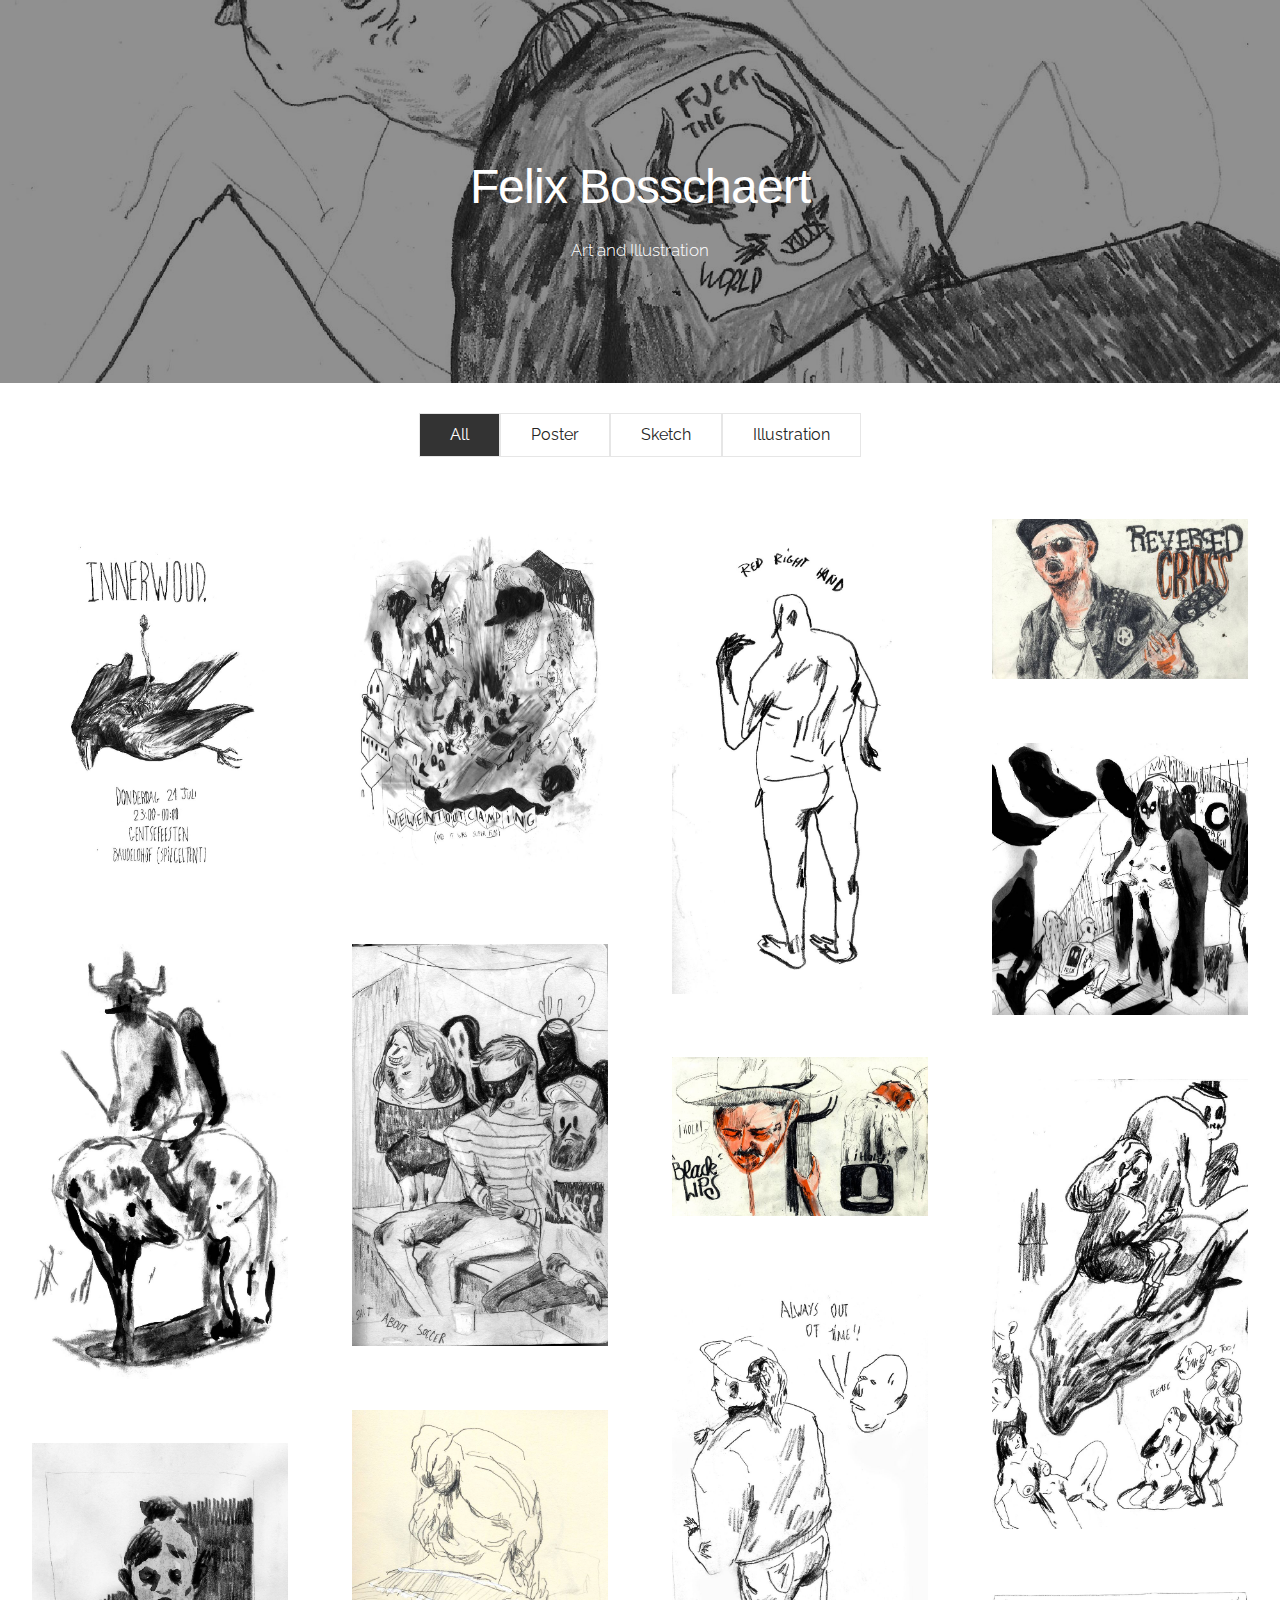
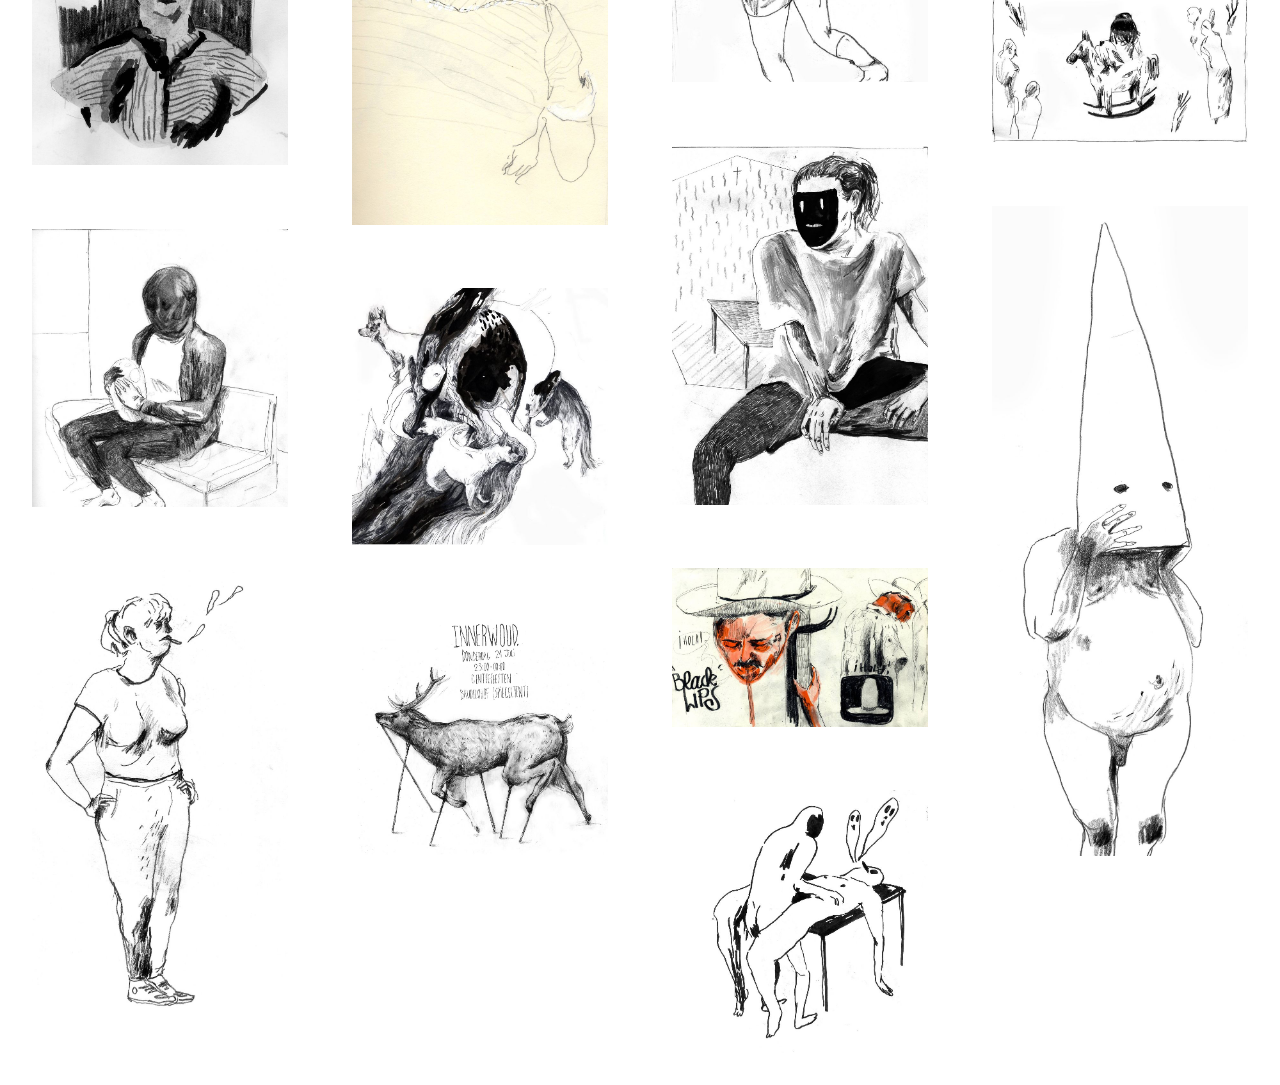
==== index.html @ 89bb5ed2 "versie 1" ====
<!DOCTYPE html>
<html>
<head>
  <!-- Site made with Mobirise Website Builder v3.8, https://mobirise.com -->
  <meta charset="UTF-8">
  <meta http-equiv="X-UA-Compatible" content="IE=edge">
  <meta name="generator" content="Mobirise v3.8, mobirise.com">
  <meta name="viewport" content="width=device-width, initial-scale=1">
  <link rel="shortcut icon" href="assets/images/logo.png" type="image/x-icon">
  <meta name="description" content="">
  
  <link rel="stylesheet" href="https://fonts.googleapis.com/css?family=Lora:400,700,400italic,700italic&amp;subset=latin">
  <link rel="stylesheet" href="https://fonts.googleapis.com/css?family=Montserrat:400,700">
  <link rel="stylesheet" href="https://fonts.googleapis.com/css?family=Raleway:100,100i,200,200i,300,300i,400,400i,500,500i,600,600i,700,700i,800,800i,900,900i">
  <link rel="stylesheet" href="assets/et-line-font-plugin/style.css">
  <link rel="stylesheet" href="assets/bootstrap-material-design-font/css/material.css">
  <link rel="stylesheet" href="assets/tether/tether.min.css">
  <link rel="stylesheet" href="assets/bootstrap/css/bootstrap.min.css">
  <link rel="stylesheet" href="assets/socicon/css/socicon.min.css">
  <link rel="stylesheet" href="assets/animate.css/animate.min.css">
  <link rel="stylesheet" href="assets/theme/css/style.css">
  <link rel="stylesheet" href="assets/mobirise-gallery/style.css">
  <link rel="stylesheet" href="assets/mobirise/css/mbr-additional.css" type="text/css">
  
  
  
</head>
<body>
<section class="mbr-section" id="msg-box8-0" style="background-image: url(assets/images/work5-2000x1362-59.jpg); padding-top: 160px; padding-bottom: 120px;">

    <div class="mbr-overlay" style="opacity: 0.5; background-color: rgb(34, 34, 34);">
    </div>
    <div class="container">
        <div class="row">
            <div class="col-md-8 col-md-offset-2 text-xs-center">
                <h3 class="mbr-section-title display-2"><span style="font-weight: normal;">Felix Bosschaert</span></h3>
                <div class="lead">Art and Illustration</div>
                
            </div>
        </div>
    </div>

</section>

<section class="engine"><a rel="external" href="https://mobirise.com">bootstrap web maker software download</a></section><section class="mbr-gallery mbr-section mbr-section-nopadding mbr-slider-carousel" id="gallery4-1" data-filter="true" style="background-color: rgb(255, 255, 255); padding-top: 0rem; padding-bottom: 0rem;">
    <!-- Filter -->
    <div class="mbr-gallery-filter container gallery-filter-active">
    </div>

    <!-- Gallery -->
    <div class="mbr-gallery-row">
        <div class=" mbr-gallery-layout-default">
            <div>
                <div>
                    <div class="mbr-gallery-item mbr-gallery-item__mobirise3 mbr-gallery-item--p2" data-tags="Poster" data-video-url="false">
                        <div href="#lb-gallery4-1" data-slide-to="0" data-toggle="modal">
                            
                            

                            <img alt="" src="assets/images/poster2-2000x2828-34-2000x2828-18.jpg">
                            
                            <span class="icon-focus"></span>
                            
                        </div>
                    </div><div class="mbr-gallery-item mbr-gallery-item__mobirise3 mbr-gallery-item--p2" data-tags="Poster" data-video-url="false">
                        <div href="#lb-gallery4-1" data-slide-to="1" data-toggle="modal">
                            
                            

                            <img alt="" src="assets/images/poster3-2000x2828-86-2000x2828-4.jpg">
                            
                            <span class="icon-focus"></span>
                            
                        </div>
                    </div><div class="mbr-gallery-item mbr-gallery-item__mobirise3 mbr-gallery-item--p2" data-tags="Sketch" data-video-url="false">
                        <div href="#lb-gallery4-1" data-slide-to="2" data-toggle="modal">
                            
                            

                            <img alt="" src="assets/images/sketch13-2000x3711-42-2000x3711-44.jpg">
                            
                            <span class="icon-focus"></span>
                            
                        </div>
                    </div><div class="mbr-gallery-item mbr-gallery-item__mobirise3 mbr-gallery-item--p2" data-tags="Sketch" data-video-url="false">
                        <div href="#lb-gallery4-1" data-slide-to="3" data-toggle="modal">
                            
                            

                            <img alt="" src="assets/images/sketch10-2000x1251-18-2000x1251-89.jpg">
                            
                            <span class="icon-focus"></span>
                            
                        </div>
                    </div><div class="mbr-gallery-item mbr-gallery-item__mobirise3 mbr-gallery-item--p2" data-tags="Illustration" data-video-url="false">
                        <div href="#lb-gallery4-1" data-slide-to="4" data-toggle="modal">
                            
                            

                            <img alt="" src="assets/images/work1-2000x2125-2-2000x2125-84.jpg">
                            
                            <span class="icon-focus"></span>
                            
                        </div>
                    </div><div class="mbr-gallery-item mbr-gallery-item__mobirise3 mbr-gallery-item--p2" data-tags="Sketch" data-video-url="false">
                        <div href="#lb-gallery4-1" data-slide-to="5" data-toggle="modal">
                            
                            

                            <img alt="" src="assets/images/sketch11-2000x3395-52-2000x3395-34.jpg">
                            
                            <span class="icon-focus"></span>
                            
                        </div>
                    </div><div class="mbr-gallery-item mbr-gallery-item__mobirise3 mbr-gallery-item--p2" data-tags="Sketch" data-video-url="false">
                        <div href="#lb-gallery4-1" data-slide-to="6" data-toggle="modal">
                            
                            

                            <img alt="" src="assets/images/sketch8-2000x3135-74-2000x3135-63.jpg">
                            
                            <span class="icon-focus"></span>
                            
                        </div>
                    </div><div class="mbr-gallery-item mbr-gallery-item__mobirise3 mbr-gallery-item--p2" data-tags="Sketch" data-video-url="false">
                        <div href="#lb-gallery4-1" data-slide-to="7" data-toggle="modal">
                            
                            

                            <img alt="" src="assets/images/sketch1-2000x1236-44-2000x1236-76.jpg">
                            
                            <span class="icon-focus"></span>
                            
                        </div>
                    </div><div class="mbr-gallery-item mbr-gallery-item__mobirise3 mbr-gallery-item--p2" data-tags="Sketch" data-video-url="false">
                        <div href="#lb-gallery4-1" data-slide-to="8" data-toggle="modal">
                            
                            

                            <img alt="" src="assets/images/sketch12-2000x3516-90-2000x3516-69.jpg">
                            
                            <span class="icon-focus"></span>
                            
                        </div>
                    </div><div class="mbr-gallery-item mbr-gallery-item__mobirise3 mbr-gallery-item--p2" data-tags="Sketch" data-video-url="false">
                        <div href="#lb-gallery4-1" data-slide-to="9" data-toggle="modal">
                            
                            

                            <img alt="" src="assets/images/sketch7-2000x3143-39-2000x3143-34.jpg">
                            
                            <span class="icon-focus"></span>
                            
                        </div>
                    </div><div class="mbr-gallery-item mbr-gallery-item__mobirise3 mbr-gallery-item--p2" data-tags="Sketch" data-video-url="false">
                        <div href="#lb-gallery4-1" data-slide-to="10" data-toggle="modal">
                            
                            

                            <img alt="" src="assets/images/sketch6-2000x3241-64-2000x3241-93.jpg">
                            
                            <span class="icon-focus"></span>
                            
                        </div>
                    </div><div class="mbr-gallery-item mbr-gallery-item__mobirise3 mbr-gallery-item--p2" data-tags="Sketch" data-video-url="false">
                        <div href="#lb-gallery4-1" data-slide-to="11" data-toggle="modal">
                            
                            

                            <img alt="" src="assets/images/sketch3-2000x2513-17-2000x2513-24.jpg">
                            
                            <span class="icon-focus"></span>
                            
                        </div>
                    </div><div class="mbr-gallery-item mbr-gallery-item__mobirise3 mbr-gallery-item--p2" data-tags="Sketch" data-video-url="false">
                        <div href="#lb-gallery4-1" data-slide-to="12" data-toggle="modal">
                            
                            

                            <img alt="" src="assets/images/sketch4-2000x1172-92-2000x1172-4.jpg">
                            
                            <span class="icon-focus"></span>
                            
                        </div>
                    </div><div class="mbr-gallery-item mbr-gallery-item__mobirise3 mbr-gallery-item--p2" data-tags="Illustration" data-video-url="false">
                        <div href="#lb-gallery4-1" data-slide-to="13" data-toggle="modal">
                            
                            

                            <img alt="" src="assets/images/work2-2000x2801-40-2000x2801-82.jpg">
                            
                            <span class="icon-focus"></span>
                            
                        </div>
                    </div><div class="mbr-gallery-item mbr-gallery-item__mobirise3 mbr-gallery-item--p2" data-tags="Sketch" data-video-url="false">
                        <div href="#lb-gallery4-1" data-slide-to="14" data-toggle="modal">
                            
                            

                            <img alt="" src="assets/images/sketch2-2000x5072-17-2000x5072-86.jpg">
                            
                            <span class="icon-focus"></span>
                            
                        </div>
                    </div><div class="mbr-gallery-item mbr-gallery-item__mobirise3 mbr-gallery-item--p2" data-tags="Sketch" data-video-url="false">
                        <div href="#lb-gallery4-1" data-slide-to="15" data-toggle="modal">
                            
                            

                            <img alt="" src="assets/images/work4-2000x2166-97-2000x2166-48.jpg">
                            
                            <span class="icon-focus"></span>
                            
                        </div>
                    </div><div class="mbr-gallery-item mbr-gallery-item__mobirise3 mbr-gallery-item--p2" data-tags="Illustration" data-video-url="false">
                        <div href="#lb-gallery4-1" data-slide-to="16" data-toggle="modal">
                            
                            

                            <img alt="" src="assets/images/poster5-2000x2005-89-2000x2005-10.jpg">
                            
                            <span class="icon-focus"></span>
                            
                        </div>
                    </div><div class="mbr-gallery-item mbr-gallery-item__mobirise3 mbr-gallery-item--p2" data-tags="Sketch" data-video-url="false">
                        <div href="#lb-gallery4-1" data-slide-to="17" data-toggle="modal">
                            
                            

                            <img alt="" src="assets/images/sketch1-2000x1236-20-2000x1236-29.jpg">
                            
                            <span class="icon-focus"></span>
                            
                        </div>
                    </div><div class="mbr-gallery-item mbr-gallery-item__mobirise3 mbr-gallery-item--p2" data-tags="Sketch" data-video-url="false">
                        <div href="#lb-gallery4-1" data-slide-to="18" data-toggle="modal">
                            
                            

                            <img alt="" src="assets/images/sketch9-2000x3453-18-2000x3453-77.jpg">
                            
                            <span class="icon-focus"></span>
                            
                        </div>
                    </div><div class="mbr-gallery-item mbr-gallery-item__mobirise3 mbr-gallery-item--p2" data-tags="Poster" data-video-url="false">
                        <div href="#lb-gallery4-1" data-slide-to="19" data-toggle="modal">
                            
                            

                            <img alt="" src="assets/images/poster4-2000x2000-95-2000x2000-6.jpg">
                            
                            <span class="icon-focus"></span>
                            
                        </div>
                    </div><div class="mbr-gallery-item mbr-gallery-item__mobirise3 mbr-gallery-item--p2" data-tags="Sketch" data-video-url="false">
                        <div href="#lb-gallery4-1" data-slide-to="20" data-toggle="modal">
                            
                            

                            <img alt="" src="assets/images/sketch5-2000x2047-88-2000x2047-15.jpg">
                            
                            <span class="icon-focus"></span>
                            
                        </div>
                    </div>
                </div>
            </div>
            <div class="clearfix"></div>
        </div>
    </div>

    <!-- Lightbox -->
    <div data-app-prevent-settings="" class="mbr-slider modal fade carousel slide" tabindex="-1" data-keyboard="true" data-interval="false" id="lb-gallery4-1">
        <div class="modal-dialog">
            <div class="modal-content">
                <div class="modal-body">
                    <ol class="carousel-indicators">
                        <li data-app-prevent-settings="" data-target="#lb-gallery4-1" data-slide-to="0"></li><li data-app-prevent-settings="" data-target="#lb-gallery4-1" data-slide-to="1"></li><li data-app-prevent-settings="" data-target="#lb-gallery4-1" data-slide-to="2"></li><li data-app-prevent-settings="" data-target="#lb-gallery4-1" data-slide-to="3"></li><li data-app-prevent-settings="" data-target="#lb-gallery4-1" data-slide-to="4"></li><li data-app-prevent-settings="" data-target="#lb-gallery4-1" data-slide-to="5"></li><li data-app-prevent-settings="" data-target="#lb-gallery4-1" data-slide-to="6"></li><li data-app-prevent-settings="" data-target="#lb-gallery4-1" data-slide-to="7"></li><li data-app-prevent-settings="" data-target="#lb-gallery4-1" data-slide-to="8"></li><li data-app-prevent-settings="" data-target="#lb-gallery4-1" data-slide-to="9"></li><li data-app-prevent-settings="" data-target="#lb-gallery4-1" data-slide-to="10"></li><li data-app-prevent-settings="" data-target="#lb-gallery4-1" data-slide-to="11"></li><li data-app-prevent-settings="" data-target="#lb-gallery4-1" data-slide-to="12"></li><li data-app-prevent-settings="" data-target="#lb-gallery4-1" data-slide-to="13"></li><li data-app-prevent-settings="" data-target="#lb-gallery4-1" data-slide-to="14"></li><li data-app-prevent-settings="" data-target="#lb-gallery4-1" data-slide-to="15"></li><li data-app-prevent-settings="" data-target="#lb-gallery4-1" data-slide-to="16"></li><li data-app-prevent-settings="" data-target="#lb-gallery4-1" data-slide-to="17"></li><li data-app-prevent-settings="" data-target="#lb-gallery4-1" class=" active" data-slide-to="18"></li><li data-app-prevent-settings="" data-target="#lb-gallery4-1" data-slide-to="19"></li><li data-app-prevent-settings="" data-target="#lb-gallery4-1" data-slide-to="20"></li>
                    </ol>
                    <div class="carousel-inner">
                        <div class="carousel-item">
                            <img alt="" src="assets/images/poster2-2000x2828-34.jpg">
                        </div><div class="carousel-item">
                            <img alt="" src="assets/images/poster3-2000x2828-86.jpg">
                        </div><div class="carousel-item">
                            <img alt="" src="assets/images/sketch13-2000x3711-42.jpg">
                        </div><div class="carousel-item">
                            <img alt="" src="assets/images/sketch10-2000x1251-18.jpg">
                        </div><div class="carousel-item">
                            <img alt="" src="assets/images/work1-2000x2125-2.jpg">
                        </div><div class="carousel-item">
                            <img alt="" src="assets/images/sketch11-2000x3395-52.jpg">
                        </div><div class="carousel-item">
                            <img alt="" src="assets/images/sketch8-2000x3135-74.jpg">
                        </div><div class="carousel-item">
                            <img alt="" src="assets/images/sketch1-2000x1236-44.jpg">
                        </div><div class="carousel-item">
                            <img alt="" src="assets/images/sketch12-2000x3516-90.jpg">
                        </div><div class="carousel-item">
                            <img alt="" src="assets/images/sketch7-2000x3143-39.jpg">
                        </div><div class="carousel-item">
                            <img alt="" src="assets/images/sketch6-2000x3241-64.jpg">
                        </div><div class="carousel-item">
                            <img alt="" src="assets/images/sketch3-2000x2513-17.jpg">
                        </div><div class="carousel-item">
                            <img alt="" src="assets/images/sketch4-2000x1172-92.jpg">
                        </div><div class="carousel-item">
                            <img alt="" src="assets/images/work2-2000x2801-40.jpg">
                        </div><div class="carousel-item">
                            <img alt="" src="assets/images/sketch2-2000x5072-17.jpg">
                        </div><div class="carousel-item">
                            <img alt="" src="assets/images/work4-2000x2166-97.jpg">
                        </div><div class="carousel-item">
                            <img alt="" src="assets/images/poster5-2000x2005-89.jpg">
                        </div><div class="carousel-item">
                            <img alt="" src="assets/images/sketch1-2000x1236-20.jpg">
                        </div><div class="carousel-item active">
                            <img alt="" src="assets/images/sketch9-2000x3453-18.jpg">
                        </div><div class="carousel-item">
                            <img alt="" src="assets/images/poster4-2000x2000-95.jpg">
                        </div><div class="carousel-item">
                            <img alt="" src="assets/images/sketch5-2000x2047-88.jpg">
                        </div>
                    </div>
                    <a class="left carousel-control" role="button" data-slide="prev" href="#lb-gallery4-1">
                        <span class="icon-prev" aria-hidden="true"></span>
                        <span class="sr-only">Previous</span>
                    </a>
                    <a class="right carousel-control" role="button" data-slide="next" href="#lb-gallery4-1">
                        <span class="icon-next" aria-hidden="true"></span>
                        <span class="sr-only">Next</span>
                    </a>

                    <a class="close" href="#" role="button" data-dismiss="modal">
                        <span aria-hidden="true">×</span>
                        <span class="sr-only">Close</span>
                    </a>
                </div>
            </div>
        </div>
    </div>
</section>


  <script src="assets/web/assets/jquery/jquery.min.js"></script>
  <script src="assets/tether/tether.min.js"></script>
  <script src="assets/bootstrap/js/bootstrap.min.js"></script>
  <script src="assets/smooth-scroll/SmoothScroll.js"></script>
  <script src="assets/viewportChecker/jquery.viewportchecker.js"></script>
  <script src="assets/masonry/masonry.pkgd.min.js"></script>
  <script src="assets/imagesloaded/imagesloaded.pkgd.min.js"></script>
  <script src="assets/bootstrap-carousel-swipe/bootstrap-carousel-swipe.js"></script>
  <script src="assets/theme/js/script.js"></script>
  <script src="assets/mobirise-gallery/script.js"></script>
  
  
  <input name="animation" type="hidden">
  </body>
</html>
---- assets/et-line-font-plugin/style.css ----
@font-face {
	font-family: 'et-line';
	src:url('fonts/et-line.eot');
	src:url('fonts/et-line.eot?#iefix') format('embedded-opentype'),
		url('fonts/et-line.woff') format('woff'),
		url('fonts/et-line.ttf') format('truetype'),
		url('fonts/et-line.svg#et-line') format('svg');
	font-weight: normal;
	font-style: normal;
}

/* Use the following CSS code if you want to use data attributes for inserting your icons */
.etl-icon, [data-icon]:before {
	font-family: 'et-line';
	content: attr(data-icon);
	speak: none;
	font-weight: normal;
	font-variant: normal;
	text-transform: none;
	line-height: 1;
	-webkit-font-smoothing: antialiased;
	-moz-osx-font-smoothing: grayscale;
	display:inline-block;
}

/* Use the following CSS code if you want to have a class per icon */
/*
Instead of a list of all class selectors,
you can use the generic selector below, but it's slower:
[class*="icon-"] {
*/
.icon-mobile, .icon-laptop, .icon-desktop, .icon-tablet, .icon-phone, .icon-document, .icon-documents, .icon-search, .icon-clipboard, .icon-newspaper, .icon-notebook, .icon-book-open, .icon-browser, .icon-calendar, .icon-presentation, .icon-picture, .icon-pictures, .icon-video, .icon-camera, .icon-printer, .icon-toolbox, .icon-briefcase, .icon-wallet, .icon-gift, .icon-bargraph, .icon-grid, .icon-expand, .icon-focus, .icon-edit, .icon-adjustments, .icon-ribbon, .icon-hourglass, .icon-lock, .icon-megaphone, .icon-shield, .icon-trophy, .icon-flag, .icon-map, .icon-puzzle, .icon-basket, .icon-envelope, .icon-streetsign, .icon-telescope, .icon-gears, .icon-key, .icon-paperclip, .icon-attachment, .icon-pricetags, .icon-lightbulb, .icon-layers, .icon-pencil, .icon-tools, .icon-tools-2, .icon-scissors, .icon-paintbrush, .icon-magnifying-glass, .icon-circle-compass, .icon-linegraph, .icon-mic, .icon-strategy, .icon-beaker, .icon-caution, .icon-recycle, .icon-anchor, .icon-profile-male, .icon-profile-female, .icon-bike, .icon-wine, .icon-hotairballoon, .icon-globe, .icon-genius, .icon-map-pin, .icon-dial, .icon-chat, .icon-heart, .icon-cloud, .icon-upload, .icon-download, .icon-target, .icon-hazardous, .icon-piechart, .icon-speedometer, .icon-global, .icon-compass, .icon-lifesaver, .icon-clock, .icon-aperture, .icon-quote, .icon-scope, .icon-alarmclock, .icon-refresh, .icon-happy, .icon-sad, .icon-facebook, .icon-twitter, .icon-googleplus, .icon-rss, .icon-tumblr, .icon-linkedin, .icon-dribbble {
	font-family: 'et-line';
	speak: none;
	font-style: normal;
	font-weight: normal;
	font-variant: normal;
	text-transform: none;
	line-height: 1;
	-webkit-font-smoothing: antialiased;
	-moz-osx-font-smoothing: grayscale;
	display:inline-block;
}
.icon-mobile:before {
	content: "\e000";
}
.icon-laptop:before {
	content: "\e001";
}
.icon-desktop:before {
	content: "\e002";
}
.icon-tablet:before {
	content: "\e003";
}
.icon-phone:before {
	content: "\e004";
}
.icon-document:before {
	content: "\e005";
}
.icon-documents:before {
	content: "\e006";
}
.icon-search:before {
	content: "\e007";
}
.icon-clipboard:before {
	content: "\e008";
}
.icon-newspaper:before {
	content: "\e009";
}
.icon-notebook:before {
	content: "\e00a";
}
.icon-book-open:before {
	content: "\e00b";
}
.icon-browser:before {
	content: "\e00c";
}
.icon-calendar:before {
	content: "\e00d";
}
.icon-presentation:before {
	content: "\e00e";
}
.icon-picture:before {
	content: "\e00f";
}
.icon-pictures:before {
	content: "\e010";
}
.icon-video:before {
	content: "\e011";
}
.icon-camera:before {
	content: "\e012";
}
.icon-printer:before {
	content: "\e013";
}
.icon-toolbox:before {
	content: "\e014";
}
.icon-briefcase:before {
	content: "\e015";
}
.icon-wallet:before {
	content: "\e016";
}
.icon-gift:before {
	content: "\e017";
}
.icon-bargraph:before {
	content: "\e018";
}
.icon-grid:before {
	content: "\e019";
}
.icon-expand:before {
	content: "\e01a";
}
.icon-focus:before {
	content: "\e01b";
}
.icon-edit:before {
	content: "\e01c";
}
.icon-adjustments:before {
	content: "\e01d";
}
.icon-ribbon:before {
	content: "\e01e";
}
.icon-hourglass:before {
	content: "\e01f";
}
.icon-lock:before {
	content: "\e020";
}
.icon-megaphone:before {
	content: "\e021";
}
.icon-shield:before {
	content: "\e022";
}
.icon-trophy:before {
	content: "\e023";
}
.icon-flag:before {
	content: "\e024";
}
.icon-map:before {
	content: "\e025";
}
.icon-puzzle:before {
	content: "\e026";
}
.icon-basket:before {
	content: "\e027";
}
.icon-envelope:before {
	content: "\e028";
}
.icon-streetsign:before {
	content: "\e029";
}
.icon-telescope:before {
	content: "\e02a";
}
.icon-gears:before {
	content: "\e02b";
}
.icon-key:before {
	content: "\e02c";
}
.icon-paperclip:before {
	content: "\e02d";
}
.icon-attachment:before {
	content: "\e02e";
}
.icon-pricetags:before {
	content: "\e02f";
}
.icon-lightbulb:before {
	content: "\e030";
}
.icon-layers:before {
	content: "\e031";
}
.icon-pencil:before {
	content: "\e032";
}
.icon-tools:before {
	content: "\e033";
}
.icon-tools-2:before {
	content: "\e034";
}
.icon-scissors:before {
	content: "\e035";
}
.icon-paintbrush:before {
	content: "\e036";
}
.icon-magnifying-glass:before {
	content: "\e037";
}
.icon-circle-compass:before {
	content: "\e038";
}
.icon-linegraph:before {
	content: "\e039";
}
.icon-mic:before {
	content: "\e03a";
}
.icon-strategy:before {
	content: "\e03b";
}
.icon-beaker:before {
	content: "\e03c";
}
.icon-caution:before {
	content: "\e03d";
}
.icon-recycle:before {
	content: "\e03e";
}
.icon-anchor:before {
	content: "\e03f";
}
.icon-profile-male:before {
	content: "\e040";
}
.icon-profile-female:before {
	content: "\e041";
}
.icon-bike:before {
	content: "\e042";
}
.icon-wine:before {
	content: "\e043";
}
.icon-hotairballoon:before {
	content: "\e044";
}
.icon-globe:before {
	content: "\e045";
}
.icon-genius:before {
	content: "\e046";
}
.icon-map-pin:before {
	content: "\e047";
}
.icon-dial:before {
	content: "\e048";
}
.icon-chat:before {
	content: "\e049";
}
.icon-heart:before {
	content: "\e04a";
}
.icon-cloud:before {
	content: "\e04b";
}
.icon-upload:before {
	content: "\e04c";
}
.icon-download:before {
	content: "\e04d";
}
.icon-target:before {
	content: "\e04e";
}
.icon-hazardous:before {
	content: "\e04f";
}
.icon-piechart:before {
	content: "\e050";
}
.icon-speedometer:before {
	content: "\e051";
}
.icon-global:before {
	content: "\e052";
}
.icon-compass:before {
	content: "\e053";
}
.icon-lifesaver:before {
	content: "\e054";
}
.icon-clock:before {
	content: "\e055";
}
.icon-aperture:before {
	content: "\e056";
}
.icon-quote:before {
	content: "\e057";
}
.icon-scope:before {
	content: "\e058";
}
.icon-alarmclock:before {
	content: "\e059";
}
.icon-refresh:before {
	content: "\e05a";
}
.icon-happy:before {
	content: "\e05b";
}
.icon-sad:before {
	content: "\e05c";
}
.icon-facebook:before {
	content: "\e05d";
}
.icon-twitter:before {
	content: "\e05e";
}
.icon-googleplus:before {
	content: "\e05f";
}
.icon-rss:before {
	content: "\e060";
}
.icon-tumblr:before {
	content: "\e061";
}
.icon-linkedin:before {
	content: "\e062";
}
.icon-dribbble:before {
	content: "\e063";
}
---- assets/bootstrap-material-design-font/css/material.css ----
@font-face {
  font-family: 'Material-Design-Icons';
  src: url('../fonts/Material-Design-Icons.eot?3ocs8m');
  src: url('../fonts/Material-Design-Icons.eot?#iefix3ocs8m') format('embedded-opentype'), url('../fonts/Material-Design-Icons.woff?3ocs8m') format('woff'), url('../fonts/Material-Design-Icons.ttf?3ocs8m') format('truetype'), url('../fonts/Material-Design-Icons.svg?3ocs8m#Material-Design-Icons') format('svg');
  font-weight: normal;
  font-style: normal;
}
[class^="mdi-"],
[class*="mdi-"] {
  speak: none;
  display: inline-block;
  font-style: normal;
  font-variant:normal;
  font-weight:normal;
  /*font-size:24px;*/
  line-height:1;
  font-family:'Material-Design-Icons' !important;
  text-rendering: auto;
  
  -webkit-font-smoothing: antialiased;
  -moz-osx-font-smoothing: grayscale;
  -webkit-transform: translate(0, 0);
      -ms-transform: translate(0, 0);
          transform: translate(0, 0);
}
[class^="mdi-"]:before,
[class*="mdi-"]:before {
  display: inline-block;
  speak: none;
  text-decoration: inherit;
}
[class^="mdi-"].pull-left,
[class*="mdi-"].pull-left {
  margin-right: .3em;
}
[class^="mdi-"].pull-right,
[class*="mdi-"].pull-right {
  margin-left: .3em;
}
[class^="mdi-"].mdi-lg:before,
[class*="mdi-"].mdi-lg:before,
[class^="mdi-"].mdi-lg:after,
[class*="mdi-"].mdi-lg:after {
  font-size: 1.33333333em;
  line-height: 0.75em;
  vertical-align: -15%;
}
[class^="mdi-"].mdi-2x:before,
[class*="mdi-"].mdi-2x:before,
[class^="mdi-"].mdi-2x:after,
[class*="mdi-"].mdi-2x:after {
  font-size: 2em;
}
[class^="mdi-"].mdi-3x:before,
[class*="mdi-"].mdi-3x:before,
[class^="mdi-"].mdi-3x:after,
[class*="mdi-"].mdi-3x:after {
  font-size: 3em;
}
[class^="mdi-"].mdi-4x:before,
[class*="mdi-"].mdi-4x:before,
[class^="mdi-"].mdi-4x:after,
[class*="mdi-"].mdi-4x:after {
  font-size: 4em;
}
[class^="mdi-"].mdi-5x:before,
[class*="mdi-"].mdi-5x:before,
[class^="mdi-"].mdi-5x:after,
[class*="mdi-"].mdi-5x:after {
  font-size: 5em;
}
[class^="mdi-device-signal-cellular-"]:after,
[class^="mdi-device-battery-"]:after,
[class^="mdi-device-battery-charging-"]:after,
[class^="mdi-device-signal-cellular-connected-no-internet-"]:after,
[class^="mdi-device-signal-wifi-"]:after,
[class^="mdi-device-signal-wifi-statusbar-not-connected"]:after,
.mdi-device-network-wifi:after {
  opacity: .3;
  position: absolute;
  left: 0;
  top: 0;
  z-index: 1;
  display: inline-block;
  speak: none;
  text-decoration: inherit;
}
[class^="mdi-device-signal-cellular-"]:after {
  content: "\e758";
}
[class^="mdi-device-battery-"]:after {
  content: "\e735";
}
[class^="mdi-device-battery-charging-"]:after {
  content: "\e733";
}
[class^="mdi-device-signal-cellular-connected-no-internet-"]:after {
  content: "\e75d";
}
[class^="mdi-device-signal-wifi-"]:after,
.mdi-device-network-wifi:after {
  content: "\e765";
}
[class^="mdi-device-signal-wifi-statusbasr-not-connected"]:after {
  content: "\e8f7";
}
.mdi-device-signal-cellular-off:after,
.mdi-device-signal-cellular-null:after,
.mdi-device-signal-cellular-no-sim:after,
.mdi-device-signal-wifi-off:after,
.mdi-device-signal-wifi-4-bar:after,
.mdi-device-signal-cellular-4-bar:after,
.mdi-device-battery-alert:after,
.mdi-device-signal-cellular-connected-no-internet-4-bar:after,
.mdi-device-battery-std:after,
.mdi-device-battery-full .mdi-device-battery-unknown:after {
  content: "";
}
.mdi-fw {
  width: 1.28571429em;
  text-align: center;
}
.mdi-ul {
  padding-left: 0;
  margin-left: 2.14285714em;
  list-style-type: none;
}
.mdi-ul > li {
  position: relative;
}
.mdi-li {
  position: absolute;
  left: -2.14285714em;
  width: 2.14285714em;
  top: 0.14285714em;
  text-align: center;
}
.mdi-li.mdi-lg {
  left: -1.85714286em;
}
.mdi-border {
  padding: .2em .25em .15em;
  border: solid 0.08em #eeeeee;
  border-radius: .1em;
}
.mdi-spin {
  -webkit-animation: mdi-spin 2s infinite linear;
  animation: mdi-spin 2s infinite linear;
  -webkit-transform-origin: 50% 50%;
  -ms-transform-origin: 50% 50%;
      transform-origin: 50% 50%;
}
.mdi-pulse {
  -webkit-animation: mdi-spin 1s steps(8) infinite;
  animation: mdi-spin 1s steps(8) infinite;
  -webkit-transform-origin: 50% 50%;
  -ms-transform-origin: 50% 50%;
      transform-origin: 50% 50%;
}
@-webkit-keyframes mdi-spin {
  0% {
    -webkit-transform: rotate(0deg);
    transform: rotate(0deg);
  }
  100% {
    -webkit-transform: rotate(359deg);
    transform: rotate(359deg);
  }
}
@keyframes mdi-spin {
  0% {
    -webkit-transform: rotate(0deg);
    transform: rotate(0deg);
  }
  100% {
    -webkit-transform: rotate(359deg);
    transform: rotate(359deg);
  }
}
.mdi-rotate-90 {
  filter: progid:DXImageTransform.Microsoft.BasicImage(rotation=1);
  -webkit-transform: rotate(90deg);
  -ms-transform: rotate(90deg);
  transform: rotate(90deg);
}
.mdi-rotate-180 {
  filter: progid:DXImageTransform.Microsoft.BasicImage(rotation=2);
  -webkit-transform: rotate(180deg);
  -ms-transform: rotate(180deg);
  transform: rotate(180deg);
}
.mdi-rotate-270 {
  filter: progid:DXImageTransform.Microsoft.BasicImage(rotation=3);
  -webkit-transform: rotate(270deg);
  -ms-transform: rotate(270deg);
  transform: rotate(270deg);
}
.mdi-flip-horizontal {
  filter: progid:DXImageTransform.Microsoft.BasicImage(rotation=0, mirror=1);
  -webkit-transform: scale(-1, 1);
  -ms-transform: scale(-1, 1);
  transform: scale(-1, 1);
}
.mdi-flip-vertical {
  filter: progid:DXImageTransform.Microsoft.BasicImage(rotation=2, mirror=1);
  -webkit-transform: scale(1, -1);
  -ms-transform: scale(1, -1);
  transform: scale(1, -1);
}
:root .mdi-rotate-90,
:root .mdi-rotate-180,
:root .mdi-rotate-270,
:root .mdi-flip-horizontal,
:root .mdi-flip-vertical {
  -webkit-filter: none;
          filter: none;
}
.mdi-stack {
  position: relative;
  display: inline-block;
  width: 2em;
  height: 2em;
  line-height: 2em;
  vertical-align: middle;
}
.mdi-stack-1x,
.mdi-stack-2x {
  position: absolute;
  left: 0;
  width: 100%;
  text-align: center;
}
.mdi-stack-1x {
  line-height: inherit;
}
.mdi-stack-2x {
  font-size: 2em;
}
.mdi-inverse {
  color: #ffffff;
}
/* Start Icons */
.mdi-action-3d-rotation:before {
  content: "\e600";
}
.mdi-action-accessibility:before {
  content: "\e601";
}
.mdi-action-account-balance-wallet:before {
  content: "\e602";
}
.mdi-action-account-balance:before {
  content: "\e603";
}
.mdi-action-account-box:before {
  content: "\e604";
}
.mdi-action-account-child:before {
  content: "\e605";
}
.mdi-action-account-circle:before {
  content: "\e606";
}
.mdi-action-add-shopping-cart:before {
  content: "\e607";
}
.mdi-action-alarm-add:before {
  content: "\e608";
}
.mdi-action-alarm-off:before {
  content: "\e609";
}
.mdi-action-alarm-on:before {
  content: "\e60a";
}
.mdi-action-alarm:before {
  content: "\e60b";
}
.mdi-action-android:before {
  content: "\e60c";
}
.mdi-action-announcement:before {
  content: "\e60d";
}
.mdi-action-aspect-ratio:before {
  content: "\e60e";
}
.mdi-action-assessment:before {
  content: "\e60f";
}
.mdi-action-assignment-ind:before {
  content: "\e610";
}
.mdi-action-assignment-late:before {
  content: "\e611";
}
.mdi-action-assignment-return:before {
  content: "\e612";
}
.mdi-action-assignment-returned:before {
  content: "\e613";
}
.mdi-action-assignment-turned-in:before {
  content: "\e614";
}
.mdi-action-assignment:before {
  content: "\e615";
}
.mdi-action-autorenew:before {
  content: "\e616";
}
.mdi-action-backup:before {
  content: "\e617";
}
.mdi-action-book:before {
  content: "\e618";
}
.mdi-action-bookmark-outline:before {
  content: "\e619";
}
.mdi-action-bookmark:before {
  content: "\e61a";
}
.mdi-action-bug-report:before {
  content: "\e61b";
}
.mdi-action-cached:before {
  content: "\e61c";
}
.mdi-action-check-circle:before {
  content: "\e61d";
}
.mdi-action-class:before {
  content: "\e61e";
}
.mdi-action-credit-card:before {
  content: "\e61f";
}
.mdi-action-dashboard:before {
  content: "\e620";
}
.mdi-action-delete:before {
  content: "\e621";
}
.mdi-action-description:before {
  content: "\e622";
}
.mdi-action-dns:before {
  content: "\e623";
}
.mdi-action-done-all:before {
  content: "\e624";
}
.mdi-action-done:before {
  content: "\e625";
}
.mdi-action-event:before {
  content: "\e626";
}
.mdi-action-exit-to-app:before {
  content: "\e627";
}
.mdi-action-explore:before {
  content: "\e628";
}
.mdi-action-extension:before {
  content: "\e629";
}
.mdi-action-face-unlock:before {
  content: "\e62a";
}
.mdi-action-favorite-outline:before {
  content: "\e62b";
}
.mdi-action-favorite:before {
  content: "\e62c";
}
.mdi-action-find-in-page:before {
  content: "\e62d";
}
.mdi-action-find-replace:before {
  content: "\e62e";
}
.mdi-action-flip-to-back:before {
  content: "\e62f";
}
.mdi-action-flip-to-front:before {
  content: "\e630";
}
.mdi-action-get-app:before {
  content: "\e631";
}
.mdi-action-grade:before {
  content: "\e632";
}
.mdi-action-group-work:before {
  content: "\e633";
}
.mdi-action-help:before {
  content: "\e634";
}
.mdi-action-highlight-remove:before {
  content: "\e635";
}
.mdi-action-history:before {
  content: "\e636";
}
.mdi-action-home:before {
  content: "\e637";
}
.mdi-action-https:before {
  content: "\e638";
}
.mdi-action-info-outline:before {
  content: "\e639";
}
.mdi-action-info:before {
  content: "\e63a";
}
.mdi-action-input:before {
  content: "\e63b";
}
.mdi-action-invert-colors:before {
  content: "\e63c";
}
.mdi-action-label-outline:before {
  content: "\e63d";
}
.mdi-action-label:before {
  content: "\e63e";
}
.mdi-action-language:before {
  content: "\e63f";
}
.mdi-action-launch:before {
  content: "\e640";
}
.mdi-action-list:before {
  content: "\e641";
}
.mdi-action-lock-open:before {
  content: "\e642";
}
.mdi-action-lock-outline:before {
  content: "\e643";
}
.mdi-action-lock:before {
  content: "\e644";
}
.mdi-action-loyalty:before {
  content: "\e645";
}
.mdi-action-markunread-mailbox:before {
  content: "\e646";
}
.mdi-action-note-add:before {
  content: "\e647";
}
.mdi-action-open-in-browser:before {
  content: "\e648";
}
.mdi-action-open-in-new:before {
  content: "\e649";
}
.mdi-action-open-with:before {
  content: "\e64a";
}
.mdi-action-pageview:before {
  content: "\e64b";
}
.mdi-action-payment:before {
  content: "\e64c";
}
.mdi-action-perm-camera-mic:before {
  content: "\e64d";
}
.mdi-action-perm-contact-cal:before {
  content: "\e64e";
}
.mdi-action-perm-data-setting:before {
  content: "\e64f";
}
.mdi-action-perm-device-info:before {
  content: "\e650";
}
.mdi-action-perm-identity:before {
  content: "\e651";
}
.mdi-action-perm-media:before {
  content: "\e652";
}
.mdi-action-perm-phone-msg:before {
  content: "\e653";
}
.mdi-action-perm-scan-wifi:before {
  content: "\e654";
}
.mdi-action-picture-in-picture:before {
  content: "\e655";
}
.mdi-action-polymer:before {
  content: "\e656";
}
.mdi-action-print:before {
  content: "\e657";
}
.mdi-action-query-builder:before {
  content: "\e658";
}
.mdi-action-question-answer:before {
  content: "\e659";
}
.mdi-action-receipt:before {
  content: "\e65a";
}
.mdi-action-redeem:before {
  content: "\e65b";
}
.mdi-action-reorder:before {
  content: "\e65c";
}
.mdi-action-report-problem:before {
  content: "\e65d";
}
.mdi-action-restore:before {
  content: "\e65e";
}
.mdi-action-room:before {
  content: "\e65f";
}
.mdi-action-schedule:before {
  content: "\e660";
}
.mdi-action-search:before {
  content: "\e661";
}
.mdi-action-settings-applications:before {
  content: "\e662";
}
.mdi-action-settings-backup-restore:before {
  content: "\e663";
}
.mdi-action-settings-bluetooth:before {
  content: "\e664";
}
.mdi-action-settings-cell:before {
  content: "\e665";
}
.mdi-action-settings-display:before {
  content: "\e666";
}
.mdi-action-settings-ethernet:before {
  content: "\e667";
}
.mdi-action-settings-input-antenna:before {
  content: "\e668";
}
.mdi-action-settings-input-component:before {
  content: "\e669";
}
.mdi-action-settings-input-composite:before {
  content: "\e66a";
}
.mdi-action-settings-input-hdmi:before {
  content: "\e66b";
}
.mdi-action-settings-input-svideo:before {
  content: "\e66c";
}
.mdi-action-settings-overscan:before {
  content: "\e66d";
}
.mdi-action-settings-phone:before {
  content: "\e66e";
}
.mdi-action-settings-power:before {
  content: "\e66f";
}
.mdi-action-settings-remote:before {
  content: "\e670";
}
.mdi-action-settings-voice:before {
  content: "\e671";
}
.mdi-action-settings:before {
  content: "\e672";
}
.mdi-action-shop-two:before {
  content: "\e673";
}
.mdi-action-shop:before {
  content: "\e674";
}
.mdi-action-shopping-basket:before {
  content: "\e675";
}
.mdi-action-shopping-cart:before {
  content: "\e676";
}
.mdi-action-speaker-notes:before {
  content: "\e677";
}
.mdi-action-spellcheck:before {
  content: "\e678";
}
.mdi-action-star-rate:before {
  content: "\e679";
}
.mdi-action-stars:before {
  content: "\e67a";
}
.mdi-action-store:before {
  content: "\e67b";
}
.mdi-action-subject:before {
  content: "\e67c";
}
.mdi-action-supervisor-account:before {
  content: "\e67d";
}
.mdi-action-swap-horiz:before {
  content: "\e67e";
}
.mdi-action-swap-vert-circle:before {
  content: "\e67f";
}
.mdi-action-swap-vert:before {
  content: "\e680";
}
.mdi-action-system-update-tv:before {
  content: "\e681";
}
.mdi-action-tab-unselected:before {
  content: "\e682";
}
.mdi-action-tab:before {
  content: "\e683";
}
.mdi-action-theaters:before {
  content: "\e684";
}
.mdi-action-thumb-down:before {
  content: "\e685";
}
.mdi-action-thumb-up:before {
  content: "\e686";
}
.mdi-action-thumbs-up-down:before {
  content: "\e687";
}
.mdi-action-toc:before {
  content: "\e688";
}
.mdi-action-today:before {
  content: "\e689";
}
.mdi-action-track-changes:before {
  content: "\e68a";
}
.mdi-action-translate:before {
  content: "\e68b";
}
.mdi-action-trending-down:before {
  content: "\e68c";
}
.mdi-action-trending-neutral:before {
  content: "\e68d";
}
.mdi-action-trending-up:before {
  content: "\e68e";
}
.mdi-action-turned-in-not:before {
  content: "\e68f";
}
.mdi-action-turned-in:before {
  content: "\e690";
}
.mdi-action-verified-user:before {
  content: "\e691";
}
.mdi-action-view-agenda:before {
  content: "\e692";
}
.mdi-action-view-array:before {
  content: "\e693";
}
.mdi-action-view-carousel:before {
  content: "\e694";
}
.mdi-action-view-column:before {
  content: "\e695";
}
.mdi-action-view-day:before {
  content: "\e696";
}
.mdi-action-view-headline:before {
  content: "\e697";
}
.mdi-action-view-list:before {
  content: "\e698";
}
.mdi-action-view-module:before {
  content: "\e699";
}
.mdi-action-view-quilt:before {
  content: "\e69a";
}
.mdi-action-view-stream:before {
  content: "\e69b";
}
.mdi-action-view-week:before {
  content: "\e69c";
}
.mdi-action-visibility-off:before {
  content: "\e69d";
}
.mdi-action-visibility:before {
  content: "\e69e";
}
.mdi-action-wallet-giftcard:before {
  content: "\e69f";
}
.mdi-action-wallet-membership:before {
  content: "\e6a0";
}
.mdi-action-wallet-travel:before {
  content: "\e6a1";
}
.mdi-action-work:before {
  content: "\e6a2";
}
.mdi-alert-error:before {
  content: "\e6a3";
}
.mdi-alert-warning:before {
  content: "\e6a4";
}
.mdi-av-album:before {
  content: "\e6a5";
}
.mdi-av-closed-caption:before {
  content: "\e6a6";
}
.mdi-av-equalizer:before {
  content: "\e6a7";
}
.mdi-av-explicit:before {
  content: "\e6a8";
}
.mdi-av-fast-forward:before {
  content: "\e6a9";
}
.mdi-av-fast-rewind:before {
  content: "\e6aa";
}
.mdi-av-games:before {
  content: "\e6ab";
}
.mdi-av-hearing:before {
  content: "\e6ac";
}
.mdi-av-high-quality:before {
  content: "\e6ad";
}
.mdi-av-loop:before {
  content: "\e6ae";
}
.mdi-av-mic-none:before {
  content: "\e6af";
}
.mdi-av-mic-off:before {
  content: "\e6b0";
}
.mdi-av-mic:before {
  content: "\e6b1";
}
.mdi-av-movie:before {
  content: "\e6b2";
}
.mdi-av-my-library-add:before {
  content: "\e6b3";
}
.mdi-av-my-library-books:before {
  content: "\e6b4";
}
.mdi-av-my-library-music:before {
  content: "\e6b5";
}
.mdi-av-new-releases:before {
  content: "\e6b6";
}
.mdi-av-not-interested:before {
  content: "\e6b7";
}
.mdi-av-pause-circle-fill:before {
  content: "\e6b8";
}
.mdi-av-pause-circle-outline:before {
  content: "\e6b9";
}
.mdi-av-pause:before {
  content: "\e6ba";
}
.mdi-av-play-arrow:before {
  content: "\e6bb";
}
.mdi-av-play-circle-fill:before {
  content: "\e6bc";
}
.mdi-av-play-circle-outline:before {
  content: "\e6bd";
}
.mdi-av-play-shopping-bag:before {
  content: "\e6be";
}
.mdi-av-playlist-add:before {
  content: "\e6bf";
}
.mdi-av-queue-music:before {
  content: "\e6c0";
}
.mdi-av-queue:before {
  content: "\e6c1";
}
.mdi-av-radio:before {
  content: "\e6c2";
}
.mdi-av-recent-actors:before {
  content: "\e6c3";
}
.mdi-av-repeat-one:before {
  content: "\e6c4";
}
.mdi-av-repeat:before {
  content: "\e6c5";
}
.mdi-av-replay:before {
  content: "\e6c6";
}
.mdi-av-shuffle:before {
  content: "\e6c7";
}
.mdi-av-skip-next:before {
  content: "\e6c8";
}
.mdi-av-skip-previous:before {
  content: "\e6c9";
}
.mdi-av-snooze:before {
  content: "\e6ca";
}
.mdi-av-stop:before {
  content: "\e6cb";
}
.mdi-av-subtitles:before {
  content: "\e6cc";
}
.mdi-av-surround-sound:before {
  content: "\e6cd";
}
.mdi-av-timer:before {
  content: "\e6ce";
}
.mdi-av-video-collection:before {
  content: "\e6cf";
}
.mdi-av-videocam-off:before {
  content: "\e6d0";
}
.mdi-av-videocam:before {
  content: "\e6d1";
}
.mdi-av-volume-down:before {
  content: "\e6d2";
}
.mdi-av-volume-mute:before {
  content: "\e6d3";
}
.mdi-av-volume-off:before {
  content: "\e6d4";
}
.mdi-av-volume-up:before {
  content: "\e6d5";
}
.mdi-av-web:before {
  content: "\e6d6";
}
.mdi-communication-business:before {
  content: "\e6d7";
}
.mdi-communication-call-end:before {
  content: "\e6d8";
}
.mdi-communication-call-made:before {
  content: "\e6d9";
}
.mdi-communication-call-merge:before {
  content: "\e6da";
}
.mdi-communication-call-missed:before {
  content: "\e6db";
}
.mdi-communication-call-received:before {
  content: "\e6dc";
}
.mdi-communication-call-split:before {
  content: "\e6dd";
}
.mdi-communication-call:before {
  content: "\e6de";
}
.mdi-communication-chat:before {
  content: "\e6df";
}
.mdi-communication-clear-all:before {
  content: "\e6e0";
}
.mdi-communication-comment:before {
  content: "\e6e1";
}
.mdi-communication-contacts:before {
  content: "\e6e2";
}
.mdi-communication-dialer-sip:before {
  content: "\e6e3";
}
.mdi-communication-dialpad:before {
  content: "\e6e4";
}
.mdi-communication-dnd-on:before {
  content: "\e6e5";
}
.mdi-communication-email:before {
  content: "\e6e6";
}
.mdi-communication-forum:before {
  content: "\e6e7";
}
.mdi-communication-import-export:before {
  content: "\e6e8";
}
.mdi-communication-invert-colors-off:before {
  content: "\e6e9";
}
.mdi-communication-invert-colors-on:before {
  content: "\e6ea";
}
.mdi-communication-live-help:before {
  content: "\e6eb";
}
.mdi-communication-location-off:before {
  content: "\e6ec";
}
.mdi-communication-location-on:before {
  content: "\e6ed";
}
.mdi-communication-message:before {
  content: "\e6ee";
}
.mdi-communication-messenger:before {
  content: "\e6ef";
}
.mdi-communication-no-sim:before {
  content: "\e6f0";
}
.mdi-communication-phone:before {
  content: "\e6f1";
}
.mdi-communication-portable-wifi-off:before {
  content: "\e6f2";
}
.mdi-communication-quick-contacts-dialer:before {
  content: "\e6f3";
}
.mdi-communication-quick-contacts-mail:before {
  content: "\e6f4";
}
.mdi-communication-ring-volume:before {
  content: "\e6f5";
}
.mdi-communication-stay-current-landscape:before {
  content: "\e6f6";
}
.mdi-communication-stay-current-portrait:before {
  content: "\e6f7";
}
.mdi-communication-stay-primary-landscape:before {
  content: "\e6f8";
}
.mdi-communication-stay-primary-portrait:before {
  content: "\e6f9";
}
.mdi-communication-swap-calls:before {
  content: "\e6fa";
}
.mdi-communication-textsms:before {
  content: "\e6fb";
}
.mdi-communication-voicemail:before {
  content: "\e6fc";
}
.mdi-communication-vpn-key:before {
  content: "\e6fd";
}
.mdi-content-add-box:before {
  content: "\e6fe";
}
.mdi-content-add-circle-outline:before {
  content: "\e6ff";
}
.mdi-content-add-circle:before {
  content: "\e700";
}
.mdi-content-add:before {
  content: "\e701";
}
.mdi-content-archive:before {
  content: "\e702";
}
.mdi-content-backspace:before {
  content: "\e703";
}
.mdi-content-block:before {
  content: "\e704";
}
.mdi-content-clear:before {
  content: "\e705";
}
.mdi-content-content-copy:before {
  content: "\e706";
}
.mdi-content-content-cut:before {
  content: "\e707";
}
.mdi-content-content-paste:before {
  content: "\e708";
}
.mdi-content-create:before {
  content: "\e709";
}
.mdi-content-drafts:before {
  content: "\e70a";
}
.mdi-content-filter-list:before {
  content: "\e70b";
}
.mdi-content-flag:before {
  content: "\e70c";
}
.mdi-content-forward:before {
  content: "\e70d";
}
.mdi-content-gesture:before {
  content: "\e70e";
}
.mdi-content-inbox:before {
  content: "\e70f";
}
.mdi-content-link:before {
  content: "\e710";
}
.mdi-content-mail:before {
  content: "\e711";
}
.mdi-content-markunread:before {
  content: "\e712";
}
.mdi-content-redo:before {
  content: "\e713";
}
.mdi-content-remove-circle-outline:before {
  content: "\e714";
}
.mdi-content-remove-circle:before {
  content: "\e715";
}
.mdi-content-remove:before {
  content: "\e716";
}
.mdi-content-reply-all:before {
  content: "\e717";
}
.mdi-content-reply:before {
  content: "\e718";
}
.mdi-content-report:before {
  content: "\e719";
}
.mdi-content-save:before {
  content: "\e71a";
}
.mdi-content-select-all:before {
  content: "\e71b";
}
.mdi-content-send:before {
  content: "\e71c";
}
.mdi-content-sort:before {
  content: "\e71d";
}
.mdi-content-text-format:before {
  content: "\e71e";
}
.mdi-content-undo:before {
  content: "\e71f";
}
.mdi-editor-attach-file:before {
  content: "\e776";
}
.mdi-editor-attach-money:before {
  content: "\e777";
}
.mdi-editor-border-all:before {
  content: "\e778";
}
.mdi-editor-border-bottom:before {
  content: "\e779";
}
.mdi-editor-border-clear:before {
  content: "\e77a";
}
.mdi-editor-border-color:before {
  content: "\e77b";
}
.mdi-editor-border-horizontal:before {
  content: "\e77c";
}
.mdi-editor-border-inner:before {
  content: "\e77d";
}
.mdi-editor-border-left:before {
  content: "\e77e";
}
.mdi-editor-border-outer:before {
  content: "\e77f";
}
.mdi-editor-border-right:before {
  content: "\e780";
}
.mdi-editor-border-style:before {
  content: "\e781";
}
.mdi-editor-border-top:before {
  content: "\e782";
}
.mdi-editor-border-vertical:before {
  content: "\e783";
}
.mdi-editor-format-align-center:before {
  content: "\e784";
}
.mdi-editor-format-align-justify:before {
  content: "\e785";
}
.mdi-editor-format-align-left:before {
  content: "\e786";
}
.mdi-editor-format-align-right:before {
  content: "\e787";
}
.mdi-editor-format-bold:before {
  content: "\e788";
}
.mdi-editor-format-clear:before {
  content: "\e789";
}
.mdi-editor-format-color-fill:before {
  content: "\e78a";
}
.mdi-editor-format-color-reset:before {
  content: "\e78b";
}
.mdi-editor-format-color-text:before {
  content: "\e78c";
}
.mdi-editor-format-indent-decrease:before {
  content: "\e78d";
}
.mdi-editor-format-indent-increase:before {
  content: "\e78e";
}
.mdi-editor-format-italic:before {
  content: "\e78f";
}
.mdi-editor-format-line-spacing:before {
  content: "\e790";
}
.mdi-editor-format-list-bulleted:before {
  content: "\e791";
}
.mdi-editor-format-list-numbered:before {
  content: "\e792";
}
.mdi-editor-format-paint:before {
  content: "\e793";
}
.mdi-editor-format-quote:before {
  content: "\e794";
}
.mdi-editor-format-size:before {
  content: "\e795";
}
.mdi-editor-format-strikethrough:before {
  content: "\e796";
}
.mdi-editor-format-textdirection-l-to-r:before {
  content: "\e797";
}
.mdi-editor-format-textdirection-r-to-l:before {
  content: "\e798";
}
.mdi-editor-format-underline:before {
  content: "\e799";
}
.mdi-editor-functions:before {
  content: "\e79a";
}
.mdi-editor-insert-chart:before {
  content: "\e79b";
}
.mdi-editor-insert-comment:before {
  content: "\e79c";
}
.mdi-editor-insert-drive-file:before {
  content: "\e79d";
}
.mdi-editor-insert-emoticon:before {
  content: "\e79e";
}
.mdi-editor-insert-invitation:before {
  content: "\e79f";
}
.mdi-editor-insert-link:before {
  content: "\e7a0";
}
.mdi-editor-insert-photo:before {
  content: "\e7a1";
}
.mdi-editor-merge-type:before {
  content: "\e7a2";
}
.mdi-editor-mode-comment:before {
  content: "\e7a3";
}
.mdi-editor-mode-edit:before {
  content: "\e7a4";
}
.mdi-editor-publish:before {
  content: "\e7a5";
}
.mdi-editor-vertical-align-bottom:before {
  content: "\e7a6";
}
.mdi-editor-vertical-align-center:before {
  content: "\e7a7";
}
.mdi-editor-vertical-align-top:before {
  content: "\e7a8";
}
.mdi-editor-wrap-text:before {
  content: "\e7a9";
}
.mdi-file-attachment:before {
  content: "\e7aa";
}
.mdi-file-cloud-circle:before {
  content: "\e7ab";
}
.mdi-file-cloud-done:before {
  content: "\e7ac";
}
.mdi-file-cloud-download:before {
  content: "\e7ad";
}
.mdi-file-cloud-off:before {
  content: "\e7ae";
}
.mdi-file-cloud-queue:before {
  content: "\e7af";
}
.mdi-file-cloud-upload:before {
  content: "\e7b0";
}
.mdi-file-cloud:before {
  content: "\e7b1";
}
.mdi-file-file-download:before {
  content: "\e7b2";
}
.mdi-file-file-upload:before {
  content: "\e7b3";
}
.mdi-file-folder-open:before {
  content: "\e7b4";
}
.mdi-file-folder-shared:before {
  content: "\e7b5";
}
.mdi-file-folder:before {
  content: "\e7b6";
}
.mdi-device-access-alarm:before {
  content: "\e720";
}
.mdi-device-access-alarms:before {
  content: "\e721";
}
.mdi-device-access-time:before {
  content: "\e722";
}
.mdi-device-add-alarm:before {
  content: "\e723";
}
.mdi-device-airplanemode-off:before {
  content: "\e724";
}
.mdi-device-airplanemode-on:before {
  content: "\e725";
}
.mdi-device-battery-20:before {
  content: "\e726";
}
.mdi-device-battery-30:before {
  content: "\e727";
}
.mdi-device-battery-50:before {
  content: "\e728";
}
.mdi-device-battery-60:before {
  content: "\e729";
}
.mdi-device-battery-80:before {
  content: "\e72a";
}
.mdi-device-battery-90:before {
  content: "\e72b";
}
.mdi-device-battery-alert:before {
  content: "\e72c";
}
.mdi-device-battery-charging-20:before {
  content: "\e72d";
}
.mdi-device-battery-charging-30:before {
  content: "\e72e";
}
.mdi-device-battery-charging-50:before {
  content: "\e72f";
}
.mdi-device-battery-charging-60:before {
  content: "\e730";
}
.mdi-device-battery-charging-80:before {
  content: "\e731";
}
.mdi-device-battery-charging-90:before {
  content: "\e732";
}
.mdi-device-battery-charging-full:before {
  content: "\e733";
}
.mdi-device-battery-full:before {
  content: "\e734";
}
.mdi-device-battery-std:before {
  content: "\e735";
}
.mdi-device-battery-unknown:before {
  content: "\e736";
}
.mdi-device-bluetooth-connected:before {
  content: "\e737";
}
.mdi-device-bluetooth-disabled:before {
  content: "\e738";
}
.mdi-device-bluetooth-searching:before {
  content: "\e739";
}
.mdi-device-bluetooth:before {
  content: "\e73a";
}
.mdi-device-brightness-auto:before {
  content: "\e73b";
}
.mdi-device-brightness-high:before {
  content: "\e73c";
}
.mdi-device-brightness-low:before {
  content: "\e73d";
}
.mdi-device-brightness-medium:before {
  content: "\e73e";
}
.mdi-device-data-usage:before {
  content: "\e73f";
}
.mdi-device-developer-mode:before {
  content: "\e740";
}
.mdi-device-devices:before {
  content: "\e741";
}
.mdi-device-dvr:before {
  content: "\e742";
}
.mdi-device-gps-fixed:before {
  content: "\e743";
}
.mdi-device-gps-not-fixed:before {
  content: "\e744";
}
.mdi-device-gps-off:before {
  content: "\e745";
}
.mdi-device-location-disabled:before {
  content: "\e746";
}
.mdi-device-location-searching:before {
  content: "\e747";
}
.mdi-device-multitrack-audio:before {
  content: "\e748";
}
.mdi-device-network-cell:before {
  content: "\e749";
}
.mdi-device-network-wifi:before {
  content: "\e74a";
}
.mdi-device-nfc:before {
  content: "\e74b";
}
.mdi-device-now-wallpaper:before {
  content: "\e74c";
}
.mdi-device-now-widgets:before {
  content: "\e74d";
}
.mdi-device-screen-lock-landscape:before {
  content: "\e74e";
}
.mdi-device-screen-lock-portrait:before {
  content: "\e74f";
}
.mdi-device-screen-lock-rotation:before {
  content: "\e750";
}
.mdi-device-screen-rotation:before {
  content: "\e751";
}
.mdi-device-sd-storage:before {
  content: "\e752";
}
.mdi-device-settings-system-daydream:before {
  content: "\e753";
}
.mdi-device-signal-cellular-0-bar:before {
  content: "\e754";
}
.mdi-device-signal-cellular-1-bar:before {
  content: "\e755";
}
.mdi-device-signal-cellular-2-bar:before {
  content: "\e756";
}
.mdi-device-signal-cellular-3-bar:before {
  content: "\e757";
}
.mdi-device-signal-cellular-4-bar:before {
  content: "\e758";
}
.mdi-signal-wifi-statusbar-connected-no-internet-after:before {
  content: "\e8f6";
}
.mdi-device-signal-cellular-connected-no-internet-0-bar:before {
  content: "\e759";
}
.mdi-device-signal-cellular-connected-no-internet-1-bar:before {
  content: "\e75a";
}
.mdi-device-signal-cellular-connected-no-internet-2-bar:before {
  content: "\e75b";
}
.mdi-device-signal-cellular-connected-no-internet-3-bar:before {
  content: "\e75c";
}
.mdi-device-signal-cellular-connected-no-internet-4-bar:before {
  content: "\e75d";
}
.mdi-device-signal-cellular-no-sim:before {
  content: "\e75e";
}
.mdi-device-signal-cellular-null:before {
  content: "\e75f";
}
.mdi-device-signal-cellular-off:before {
  content: "\e760";
}
.mdi-device-signal-wifi-0-bar:before {
  content: "\e761";
}
.mdi-device-signal-wifi-1-bar:before {
  content: "\e762";
}
.mdi-device-signal-wifi-2-bar:before {
  content: "\e763";
}
.mdi-device-signal-wifi-3-bar:before {
  content: "\e764";
}
.mdi-device-signal-wifi-4-bar:before {
  content: "\e765";
}
.mdi-device-signal-wifi-off:before {
  content: "\e766";
}
.mdi-device-signal-wifi-statusbar-1-bar:before {
  content: "\e767";
}
.mdi-device-signal-wifi-statusbar-2-bar:before {
  content: "\e768";
}
.mdi-device-signal-wifi-statusbar-3-bar:before {
  content: "\e769";
}
.mdi-device-signal-wifi-statusbar-4-bar:before {
  content: "\e76a";
}
.mdi-device-signal-wifi-statusbar-connected-no-internet-:before {
  content: "\e76b";
}
.mdi-device-signal-wifi-statusbar-connected-no-internet:before {
  content: "\e76f";
}
.mdi-device-signal-wifi-statusbar-connected-no-internet-2:before {
  content: "\e76c";
}
.mdi-device-signal-wifi-statusbar-connected-no-internet-3:before {
  content: "\e76d";
}
.mdi-device-signal-wifi-statusbar-connected-no-internet-4:before {
  content: "\e76e";
}
.mdi-signal-wifi-statusbar-not-connected-after:before {
  content: "\e8f7";
}
.mdi-device-signal-wifi-statusbar-not-connected:before {
  content: "\e770";
}
.mdi-device-signal-wifi-statusbar-null:before {
  content: "\e771";
}
.mdi-device-storage:before {
  content: "\e772";
}
.mdi-device-usb:before {
  content: "\e773";
}
.mdi-device-wifi-lock:before {
  content: "\e774";
}
.mdi-device-wifi-tethering:before {
  content: "\e775";
}
.mdi-hardware-cast-connected:before {
  content: "\e7b7";
}
.mdi-hardware-cast:before {
  content: "\e7b8";
}
.mdi-hardware-computer:before {
  content: "\e7b9";
}
.mdi-hardware-desktop-mac:before {
  content: "\e7ba";
}
.mdi-hardware-desktop-windows:before {
  content: "\e7bb";
}
.mdi-hardware-dock:before {
  content: "\e7bc";
}
.mdi-hardware-gamepad:before {
  content: "\e7bd";
}
.mdi-hardware-headset-mic:before {
  content: "\e7be";
}
.mdi-hardware-headset:before {
  content: "\e7bf";
}
.mdi-hardware-keyboard-alt:before {
  content: "\e7c0";
}
.mdi-hardware-keyboard-arrow-down:before {
  content: "\e7c1";
}
.mdi-hardware-keyboard-arrow-left:before {
  content: "\e7c2";
}
.mdi-hardware-keyboard-arrow-right:before {
  content: "\e7c3";
}
.mdi-hardware-keyboard-arrow-up:before {
  content: "\e7c4";
}
.mdi-hardware-keyboard-backspace:before {
  content: "\e7c5";
}
.mdi-hardware-keyboard-capslock:before {
  content: "\e7c6";
}
.mdi-hardware-keyboard-control:before {
  content: "\e7c7";
}
.mdi-hardware-keyboard-hide:before {
  content: "\e7c8";
}
.mdi-hardware-keyboard-return:before {
  content: "\e7c9";
}
.mdi-hardware-keyboard-tab:before {
  content: "\e7ca";
}
.mdi-hardware-keyboard-voice:before {
  content: "\e7cb";
}
.mdi-hardware-keyboard:before {
  content: "\e7cc";
}
.mdi-hardware-laptop-chromebook:before {
  content: "\e7cd";
}
.mdi-hardware-laptop-mac:before {
  content: "\e7ce";
}
.mdi-hardware-laptop-windows:before {
  content: "\e7cf";
}
.mdi-hardware-laptop:before {
  content: "\e7d0";
}
.mdi-hardware-memory:before {
  content: "\e7d1";
}
.mdi-hardware-mouse:before {
  content: "\e7d2";
}
.mdi-hardware-phone-android:before {
  content: "\e7d3";
}
.mdi-hardware-phone-iphone:before {
  content: "\e7d4";
}
.mdi-hardware-phonelink-off:before {
  content: "\e7d5";
}
.mdi-hardware-phonelink:before {
  content: "\e7d6";
}
.mdi-hardware-security:before {
  content: "\e7d7";
}
.mdi-hardware-sim-card:before {
  content: "\e7d8";
}
.mdi-hardware-smartphone:before {
  content: "\e7d9";
}
.mdi-hardware-speaker:before {
  content: "\e7da";
}
.mdi-hardware-tablet-android:before {
  content: "\e7db";
}
.mdi-hardware-tablet-mac:before {
  content: "\e7dc";
}
.mdi-hardware-tablet:before {
  content: "\e7dd";
}
.mdi-hardware-tv:before {
  content: "\e7de";
}
.mdi-hardware-watch:before {
  content: "\e7df";
}
.mdi-image-add-to-photos:before {
  content: "\e7e0";
}
.mdi-image-adjust:before {
  content: "\e7e1";
}
.mdi-image-assistant-photo:before {
  content: "\e7e2";
}
.mdi-image-audiotrack:before {
  content: "\e7e3";
}
.mdi-image-blur-circular:before {
  content: "\e7e4";
}
.mdi-image-blur-linear:before {
  content: "\e7e5";
}
.mdi-image-blur-off:before {
  content: "\e7e6";
}
.mdi-image-blur-on:before {
  content: "\e7e7";
}
.mdi-image-brightness-1:before {
  content: "\e7e8";
}
.mdi-image-brightness-2:before {
  content: "\e7e9";
}
.mdi-image-brightness-3:before {
  content: "\e7ea";
}
.mdi-image-brightness-4:before {
  content: "\e7eb";
}
.mdi-image-brightness-5:before {
  content: "\e7ec";
}
.mdi-image-brightness-6:before {
  content: "\e7ed";
}
.mdi-image-brightness-7:before {
  content: "\e7ee";
}
.mdi-image-brush:before {
  content: "\e7ef";
}
.mdi-image-camera-alt:before {
  content: "\e7f0";
}
.mdi-image-camera-front:before {
  content: "\e7f1";
}
.mdi-image-camera-rear:before {
  content: "\e7f2";
}
.mdi-image-camera-roll:before {
  content: "\e7f3";
}
.mdi-image-camera:before {
  content: "\e7f4";
}
.mdi-image-center-focus-strong:before {
  content: "\e7f5";
}
.mdi-image-center-focus-weak:before {
  content: "\e7f6";
}
.mdi-image-collections:before {
  content: "\e7f7";
}
.mdi-image-color-lens:before {
  content: "\e7f8";
}
.mdi-image-colorize:before {
  content: "\e7f9";
}
.mdi-image-compare:before {
  content: "\e7fa";
}
.mdi-image-control-point-duplicate:before {
  content: "\e7fb";
}
.mdi-image-control-point:before {
  content: "\e7fc";
}
.mdi-image-crop-3-2:before {
  content: "\e7fd";
}
.mdi-image-crop-5-4:before {
  content: "\e7fe";
}
.mdi-image-crop-7-5:before {
  content: "\e7ff";
}
.mdi-image-crop-16-9:before {
  content: "\e800";
}
.mdi-image-crop-din:before {
  content: "\e801";
}
.mdi-image-crop-free:before {
  content: "\e802";
}
.mdi-image-crop-landscape:before {
  content: "\e803";
}
.mdi-image-crop-original:before {
  content: "\e804";
}
.mdi-image-crop-portrait:before {
  content: "\e805";
}
.mdi-image-crop-square:before {
  content: "\e806";
}
.mdi-image-crop:before {
  content: "\e807";
}
.mdi-image-dehaze:before {
  content: "\e808";
}
.mdi-image-details:before {
  content: "\e809";
}
.mdi-image-edit:before {
  content: "\e80a";
}
.mdi-image-exposure-minus-1:before {
  content: "\e80b";
}
.mdi-image-exposure-minus-2:before {
  content: "\e80c";
}
.mdi-image-exposure-plus-1:before {
  content: "\e80d";
}
.mdi-image-exposure-plus-2:before {
  content: "\e80e";
}
.mdi-image-exposure-zero:before {
  content: "\e80f";
}
.mdi-image-exposure:before {
  content: "\e810";
}
.mdi-image-filter-1:before {
  content: "\e811";
}
.mdi-image-filter-2:before {
  content: "\e812";
}
.mdi-image-filter-3:before {
  content: "\e813";
}
.mdi-image-filter-4:before {
  content: "\e814";
}
.mdi-image-filter-5:before {
  content: "\e815";
}
.mdi-image-filter-6:before {
  content: "\e816";
}
.mdi-image-filter-7:before {
  content: "\e817";
}
.mdi-image-filter-8:before {
  content: "\e818";
}
.mdi-image-filter-9-plus:before {
  content: "\e819";
}
.mdi-image-filter-9:before {
  content: "\e81a";
}
.mdi-image-filter-b-and-w:before {
  content: "\e81b";
}
.mdi-image-filter-center-focus:before {
  content: "\e81c";
}
.mdi-image-filter-drama:before {
  content: "\e81d";
}
.mdi-image-filter-frames:before {
  content: "\e81e";
}
.mdi-image-filter-hdr:before {
  content: "\e81f";
}
.mdi-image-filter-none:before {
  content: "\e820";
}
.mdi-image-filter-tilt-shift:before {
  content: "\e821";
}
.mdi-image-filter-vintage:before {
  content: "\e822";
}
.mdi-image-filter:before {
  content: "\e823";
}
.mdi-image-flare:before {
  content: "\e824";
}
.mdi-image-flash-auto:before {
  content: "\e825";
}
.mdi-image-flash-off:before {
  content: "\e826";
}
.mdi-image-flash-on:before {
  content: "\e827";
}
.mdi-image-flip:before {
  content: "\e828";
}
.mdi-image-gradient:before {
  content: "\e829";
}
.mdi-image-grain:before {
  content: "\e82a";
}
.mdi-image-grid-off:before {
  content: "\e82b";
}
.mdi-image-grid-on:before {
  content: "\e82c";
}
.mdi-image-hdr-off:before {
  content: "\e82d";
}
.mdi-image-hdr-on:before {
  content: "\e82e";
}
.mdi-image-hdr-strong:before {
  content: "\e82f";
}
.mdi-image-hdr-weak:before {
  content: "\e830";
}
.mdi-image-healing:before {
  content: "\e831";
}
.mdi-image-image-aspect-ratio:before {
  content: "\e832";
}
.mdi-image-image:before {
  content: "\e833";
}
.mdi-image-iso:before {
  content: "\e834";
}
.mdi-image-landscape:before {
  content: "\e835";
}
.mdi-image-leak-add:before {
  content: "\e836";
}
.mdi-image-leak-remove:before {
  content: "\e837";
}
.mdi-image-lens:before {
  content: "\e838";
}
.mdi-image-looks-3:before {
  content: "\e839";
}
.mdi-image-looks-4:before {
  content: "\e83a";
}
.mdi-image-looks-5:before {
  content: "\e83b";
}
.mdi-image-looks-6:before {
  content: "\e83c";
}
.mdi-image-looks-one:before {
  content: "\e83d";
}
.mdi-image-looks-two:before {
  content: "\e83e";
}
.mdi-image-looks:before {
  content: "\e83f";
}
.mdi-image-loupe:before {
  content: "\e840";
}
.mdi-image-movie-creation:before {
  content: "\e841";
}
.mdi-image-nature-people:before {
  content: "\e842";
}
.mdi-image-nature:before {
  content: "\e843";
}
.mdi-image-navigate-before:before {
  content: "\e844";
}
.mdi-image-navigate-next:before {
  content: "\e845";
}
.mdi-image-palette:before {
  content: "\e846";
}
.mdi-image-panorama-fisheye:before {
  content: "\e847";
}
.mdi-image-panorama-horizontal:before {
  content: "\e848";
}
.mdi-image-panorama-vertical:before {
  content: "\e849";
}
.mdi-image-panorama-wide-angle:before {
  content: "\e84a";
}
.mdi-image-panorama:before {
  content: "\e84b";
}
.mdi-image-photo-album:before {
  content: "\e84c";
}
.mdi-image-photo-camera:before {
  content: "\e84d";
}
.mdi-image-photo-library:before {
  content: "\e84e";
}
.mdi-image-photo:before {
  content: "\e84f";
}
.mdi-image-portrait:before {
  content: "\e850";
}
.mdi-image-remove-red-eye:before {
  content: "\e851";
}
.mdi-image-rotate-left:before {
  content: "\e852";
}
.mdi-image-rotate-right:before {
  content: "\e853";
}
.mdi-image-slideshow:before {
  content: "\e854";
}
.mdi-image-straighten:before {
  content: "\e855";
}
.mdi-image-style:before {
  content: "\e856";
}
.mdi-image-switch-camera:before {
  content: "\e857";
}
.mdi-image-switch-video:before {
  content: "\e858";
}
.mdi-image-tag-faces:before {
  content: "\e859";
}
.mdi-image-texture:before {
  content: "\e85a";
}
.mdi-image-timelapse:before {
  content: "\e85b";
}
.mdi-image-timer-3:before {
  content: "\e85c";
}
.mdi-image-timer-10:before {
  content: "\e85d";
}
.mdi-image-timer-auto:before {
  content: "\e85e";
}
.mdi-image-timer-off:before {
  content: "\e85f";
}
.mdi-image-timer:before {
  content: "\e860";
}
.mdi-image-tonality:before {
  content: "\e861";
}
.mdi-image-transform:before {
  content: "\e862";
}
.mdi-image-tune:before {
  content: "\e863";
}
.mdi-image-wb-auto:before {
  content: "\e864";
}
.mdi-image-wb-cloudy:before {
  content: "\e865";
}
.mdi-image-wb-incandescent:before {
  content: "\e866";
}
.mdi-image-wb-irradescent:before {
  content: "\e867";
}
.mdi-image-wb-sunny:before {
  content: "\e868";
}
.mdi-maps-beenhere:before {
  content: "\e869";
}
.mdi-maps-directions-bike:before {
  content: "\e86a";
}
.mdi-maps-directions-bus:before {
  content: "\e86b";
}
.mdi-maps-directions-car:before {
  content: "\e86c";
}
.mdi-maps-directions-ferry:before {
  content: "\e86d";
}
.mdi-maps-directions-subway:before {
  content: "\e86e";
}
.mdi-maps-directions-train:before {
  content: "\e86f";
}
.mdi-maps-directions-transit:before {
  content: "\e870";
}
.mdi-maps-directions-walk:before {
  content: "\e871";
}
.mdi-maps-directions:before {
  content: "\e872";
}
.mdi-maps-flight:before {
  content: "\e873";
}
.mdi-maps-hotel:before {
  content: "\e874";
}
.mdi-maps-layers-clear:before {
  content: "\e875";
}
.mdi-maps-layers:before {
  content: "\e876";
}
.mdi-maps-local-airport:before {
  content: "\e877";
}
.mdi-maps-local-atm:before {
  content: "\e878";
}
.mdi-maps-local-attraction:before {
  content: "\e879";
}
.mdi-maps-local-bar:before {
  content: "\e87a";
}
.mdi-maps-local-cafe:before {
  content: "\e87b";
}
.mdi-maps-local-car-wash:before {
  content: "\e87c";
}
.mdi-maps-local-convenience-store:before {
  content: "\e87d";
}
.mdi-maps-local-drink:before {
  content: "\e87e";
}
.mdi-maps-local-florist:before {
  content: "\e87f";
}
.mdi-maps-local-gas-station:before {
  content: "\e880";
}
.mdi-maps-local-grocery-store:before {
  content: "\e881";
}
.mdi-maps-local-hospital:before {
  content: "\e882";
}
.mdi-maps-local-hotel:before {
  content: "\e883";
}
.mdi-maps-local-laundry-service:before {
  content: "\e884";
}
.mdi-maps-local-library:before {
  content: "\e885";
}
.mdi-maps-local-mall:before {
  content: "\e886";
}
.mdi-maps-local-movies:before {
  content: "\e887";
}
.mdi-maps-local-offer:before {
  content: "\e888";
}
.mdi-maps-local-parking:before {
  content: "\e889";
}
.mdi-maps-local-pharmacy:before {
  content: "\e88a";
}
.mdi-maps-local-phone:before {
  content: "\e88b";
}
.mdi-maps-local-pizza:before {
  content: "\e88c";
}
.mdi-maps-local-play:before {
  content: "\e88d";
}
.mdi-maps-local-post-office:before {
  content: "\e88e";
}
.mdi-maps-local-print-shop:before {
  content: "\e88f";
}
.mdi-maps-local-restaurant:before {
  content: "\e890";
}
.mdi-maps-local-see:before {
  content: "\e891";
}
.mdi-maps-local-shipping:before {
  content: "\e892";
}
.mdi-maps-local-taxi:before {
  content: "\e893";
}
.mdi-maps-location-history:before {
  content: "\e894";
}
.mdi-maps-map:before {
  content: "\e895";
}
.mdi-maps-my-location:before {
  content: "\e896";
}
.mdi-maps-navigation:before {
  content: "\e897";
}
.mdi-maps-pin-drop:before {
  content: "\e898";
}
.mdi-maps-place:before {
  content: "\e899";
}
.mdi-maps-rate-review:before {
  content: "\e89a";
}
.mdi-maps-restaurant-menu:before {
  content: "\e89b";
}
.mdi-maps-satellite:before {
  content: "\e89c";
}
.mdi-maps-store-mall-directory:before {
  content: "\e89d";
}
.mdi-maps-terrain:before {
  content: "\e89e";
}
.mdi-maps-traffic:before {
  content: "\e89f";
}
.mdi-navigation-apps:before {
  content: "\e8a0";
}
.mdi-navigation-arrow-back:before {
  content: "\e8a1";
}
.mdi-navigation-arrow-drop-down-circle:before {
  content: "\e8a2";
}
.mdi-navigation-arrow-drop-down:before {
  content: "\e8a3";
}
.mdi-navigation-arrow-drop-up:before {
  content: "\e8a4";
}
.mdi-navigation-arrow-forward:before {
  content: "\e8a5";
}
.mdi-navigation-cancel:before {
  content: "\e8a6";
}
.mdi-navigation-check:before {
  content: "\e8a7";
}
.mdi-navigation-chevron-left:before {
  content: "\e8a8";
}
.mdi-navigation-chevron-right:before {
  content: "\e8a9";
}
.mdi-navigation-close:before {
  content: "\e8aa";
}
.mdi-navigation-expand-less:before {
  content: "\e8ab";
}
.mdi-navigation-expand-more:before {
  content: "\e8ac";
}
.mdi-navigation-fullscreen-exit:before {
  content: "\e8ad";
}
.mdi-navigation-fullscreen:before {
  content: "\e8ae";
}
.mdi-navigation-menu:before {
  content: "\e8af";
}
.mdi-navigation-more-horiz:before {
  content: "\e8b0";
}
.mdi-navigation-more-vert:before {
  content: "\e8b1";
}
.mdi-navigation-refresh:before {
  content: "\e8b2";
}
.mdi-navigation-unfold-less:before {
  content: "\e8b3";
}
.mdi-navigation-unfold-more:before {
  content: "\e8b4";
}
.mdi-notification-adb:before {
  content: "\e8b5";
}
.mdi-notification-bluetooth-audio:before {
  content: "\e8b6";
}
.mdi-notification-disc-full:before {
  content: "\e8b7";
}
.mdi-notification-dnd-forwardslash:before {
  content: "\e8b8";
}
.mdi-notification-do-not-disturb:before {
  content: "\e8b9";
}
.mdi-notification-drive-eta:before {
  content: "\e8ba";
}
.mdi-notification-event-available:before {
  content: "\e8bb";
}
.mdi-notification-event-busy:before {
  content: "\e8bc";
}
.mdi-notification-event-note:before {
  content: "\e8bd";
}
.mdi-notification-folder-special:before {
  content: "\e8be";
}
.mdi-notification-mms:before {
  content: "\e8bf";
}
.mdi-notification-more:before {
  content: "\e8c0";
}
.mdi-notification-network-locked:before {
  content: "\e8c1";
}
.mdi-notification-phone-bluetooth-speaker:before {
  content: "\e8c2";
}
.mdi-notification-phone-forwarded:before {
  content: "\e8c3";
}
.mdi-notification-phone-in-talk:before {
  content: "\e8c4";
}
.mdi-notification-phone-locked:before {
  content: "\e8c5";
}
.mdi-notification-phone-missed:before {
  content: "\e8c6";
}
.mdi-notification-phone-paused:before {
  content: "\e8c7";
}
.mdi-notification-play-download:before {
  content: "\e8c8";
}
.mdi-notification-play-install:before {
  content: "\e8c9";
}
.mdi-notification-sd-card:before {
  content: "\e8ca";
}
.mdi-notification-sim-card-alert:before {
  content: "\e8cb";
}
.mdi-notification-sms-failed:before {
  content: "\e8cc";
}
.mdi-notification-sms:before {
  content: "\e8cd";
}
.mdi-notification-sync-disabled:before {
  content: "\e8ce";
}
.mdi-notification-sync-problem:before {
  content: "\e8cf";
}
.mdi-notification-sync:before {
  content: "\e8d0";
}
.mdi-notification-system-update:before {
  content: "\e8d1";
}
.mdi-notification-tap-and-play:before {
  content: "\e8d2";
}
.mdi-notification-time-to-leave:before {
  content: "\e8d3";
}
.mdi-notification-vibration:before {
  content: "\e8d4";
}
.mdi-notification-voice-chat:before {
  content: "\e8d5";
}
.mdi-notification-vpn-lock:before {
  content: "\e8d6";
}
.mdi-social-cake:before {
  content: "\e8d7";
}
.mdi-social-domain:before {
  content: "\e8d8";
}
.mdi-social-group-add:before {
  content: "\e8d9";
}
.mdi-social-group:before {
  content: "\e8da";
}
.mdi-social-location-city:before {
  content: "\e8db";
}
.mdi-social-mood:before {
  content: "\e8dc";
}
.mdi-social-notifications-none:before {
  content: "\e8dd";
}
.mdi-social-notifications-off:before {
  content: "\e8de";
}
.mdi-social-notifications-on:before {
  content: "\e8df";
}
.mdi-social-notifications-paused:before {
  content: "\e8e0";
}
.mdi-social-notifications:before {
  content: "\e8e1";
}
.mdi-social-pages:before {
  content: "\e8e2";
}
.mdi-social-party-mode:before {
  content: "\e8e3";
}
.mdi-social-people-outline:before {
  content: "\e8e4";
}
.mdi-social-people:before {
  content: "\e8e5";
}
.mdi-social-person-add:before {
  content: "\e8e6";
}
.mdi-social-person-outline:before {
  content: "\e8e7";
}
.mdi-social-person:before {
  content: "\e8e8";
}
.mdi-social-plus-one:before {
  content: "\e8e9";
}
.mdi-social-poll:before {
  content: "\e8ea";
}
.mdi-social-public:before {
  content: "\e8eb";
}
.mdi-social-school:before {
  content: "\e8ec";
}
.mdi-social-share:before {
  content: "\e8ed";
}
.mdi-social-whatshot:before {
  content: "\e8ee";
}
.mdi-toggle-check-box-outline-blank:before {
  content: "\e8ef";
}
.mdi-toggle-check-box:before {
  content: "\e8f0";
}
.mdi-toggle-radio-button-off:before {
  content: "\e8f1";
}
.mdi-toggle-radio-button-on:before {
  content: "\e8f2";
}
.mdi-toggle-star-half:before {
  content: "\e8f3";
}
.mdi-toggle-star-outline:before {
  content: "\e8f4";
}
.mdi-toggle-star:before {
  content: "\e8f5";
}
---- assets/socicon/css/socicon.min.css ----
@font-face{font-family:'socicon';src:url('../fonts/socicon.eot');src:url('../fonts/socicon.eot?#iefix') format('embedded-opentype'),url('../fonts/socicon.woff') format('woff'),url('../fonts/socicon.woff2') format('woff2'),url('../fonts/socicon.ttf') format('truetype'),url('../fonts/socicon.svg#sociconregular') format('svg');font-weight:normal;font-style:normal}.socicon{position:relative;top:1px;display:inline-block;font-family:'socicon';font-style:normal;font-weight:normal;line-height:1;text-transform:none !important;-webkit-font-smoothing:antialiased;-moz-osx-font-smoothing:grayscale}.socicon-twitter:before{content:"a"}.socicon-facebook:before{content:"b"}.socicon-google:before{content:"c"}.socicon-pinterest:before{content:"d"}.socicon-foursquare:before{content:"e"}.socicon-yahoo:before{content:"f"}.socicon-skype:before{content:"g"}.socicon-yelp:before{content:"h"}.socicon-feedburner:before{content:"i"}.socicon-linkedin:before{content:"j"}.socicon-viadeo:before{content:"k"}.socicon-xing:before{content:"l"}.socicon-myspace:before{content:"m"}.socicon-soundcloud:before{content:"n"}.socicon-spotify:before{content:"o"}.socicon-grooveshark:before{content:"p"}.socicon-lastfm:before{content:"q"}.socicon-youtube:before{content:"r"}.socicon-vimeo:before{content:"s"}.socicon-dailymotion:before{content:"t"}.socicon-vine:before{content:"u"}.socicon-flickr:before{content:"v"}.socicon-500px:before{content:"w"}.socicon-instagram:before{content:"x"}.socicon-wordpress:before{content:"y"}.socicon-tumblr:before{content:"z"}.socicon-blogger:before{content:"A"}.socicon-technorati:before{content:"B"}.socicon-reddit:before{content:"C"}.socicon-dribbble:before{content:"D"}.socicon-stumbleupon:before{content:"E"}.socicon-digg:before{content:"F"}.socicon-envato:before{content:"G"}.socicon-behance:before{content:"H"}.socicon-delicious:before{content:"I"}.socicon-deviantart:before{content:"J"}.socicon-forrst:before{content:"K"}.socicon-play:before{content:"L"}.socicon-zerply:before{content:"M"}.socicon-wikipedia:before{content:"N"}.socicon-apple:before{content:"O"}.socicon-flattr:before{content:"P"}.socicon-github:before{content:"Q"}.socicon-chimein:before{content:"R"}.socicon-friendfeed:before{content:"S"}.socicon-newsvine:before{content:"T"}.socicon-identica:before{content:"U"}.socicon-bebo:before{content:"V"}.socicon-zynga:before{content:"W"}.socicon-steam:before{content:"X"}.socicon-xbox:before{content:"Y"}.socicon-windows:before{content:"Z"}.socicon-outlook:before{content:"1"}.socicon-coderwall:before{content:"2"}.socicon-tripadvisor:before{content:"3"}.socicon-appnet:before{content:"4"}.socicon-goodreads:before{content:"5"}.socicon-tripit:before{content:"6"}.socicon-lanyrd:before{content:"7"}.socicon-slideshare:before{content:"8"}.socicon-buffer:before{content:"9"}.socicon-rss:before{content:","}.socicon-vkontakte:before{content:";"}.socicon-disqus:before{content:":"}.socicon-houzz:before{content:"+"}.socicon-mail:before{content:"@"}.socicon-patreon:before{content:"="}.socicon-paypal:before{content:"-"}.socicon-playstation:before{content:"^"}.socicon-smugmug:before{content:"¨"}.socicon-swarm:before{content:"$"}.socicon-triplej:before{content:"*"}.socicon-yammer:before{content:"&"}.socicon-stackoverflow:before{content:"("}.socicon-drupal:before{content:"#"}.socicon-odnoklassniki:before{content:"."}.socicon-android:before{content:"_"}.socicon-meetup:before{content:"]"}.socicon-persona:before{content:")"}.socicon-amazon:before{content:"£"}.socicon-ello:before{content:"'"}.socicon-mixcloud:before{content:"\""}.socicon-8tracks:before{content:"}"}.socicon-twitch:before{content:"{"}.socicon-bg-twitter{background:#4da7de}.socicon-bg-twitter:hover{background:#4da7de !important}.socicon-bg-facebook{background:#3e5b98}.socicon-bg-facebook:hover{background:#3e5b98 !important}.socicon-bg-google{background:#d93e2d}.socicon-bg-google:hover{background:#d93e2d !important}.socicon-bg-pinterest{background:#c92619}.socicon-bg-pinterest:hover{background:#c92619 !important}.socicon-bg-foursquare{background:#f94877}.socicon-bg-foursquare:hover{background:#f94877 !important}.socicon-bg-yahoo{background:#6e2a85}.socicon-bg-yahoo:hover{background:#6e2a85 !important}.socicon-bg-skype{background:#28abe3}.socicon-bg-skype:hover{background:#28abe3 !important}.socicon-bg-yelp{background:#c83218}.socicon-bg-yelp:hover{background:#c83218 !important}.socicon-bg-feedburner{background:#fc0}.socicon-bg-feedburner:hover{background:#fc0 !important}.socicon-bg-linkedin{background:#3371b7}.socicon-bg-linkedin:hover{background:#3371b7 !important}.socicon-bg-viadeo{background:#e4a000}.socicon-bg-viadeo:hover{background:#e4a000 !important}.socicon-bg-xing{background:#005a60}.socicon-bg-xing:hover{background:#005a60 !important}.socicon-bg-myspace{background:#323232}.socicon-bg-myspace:hover{background:#323232 !important}.socicon-bg-soundcloud{background:#fe3801}.socicon-bg-soundcloud:hover{background:#fe3801 !important}.socicon-bg-spotify{background:#7bb342}.socicon-bg-spotify:hover{background:#7bb342 !important}.socicon-bg-grooveshark{background:#000}.socicon-bg-grooveshark:hover{background:#000 !important}.socicon-bg-lastfm{background:#d41316}.socicon-bg-lastfm:hover{background:#d41316 !important}.socicon-bg-youtube{background:#e02a20}.socicon-bg-youtube:hover{background:#e02a20 !important}.socicon-bg-vimeo{background:#51b5e7}.socicon-bg-vimeo:hover{background:#51b5e7 !important}.socicon-bg-dailymotion{background:#004e72}.socicon-bg-dailymotion:hover{background:#004e72 !important}.socicon-bg-vine{background:#00b389}.socicon-bg-vine:hover{background:#00b389 !important}.socicon-bg-flickr{background:#1e1e1b}.socicon-bg-flickr:hover{background:#1e1e1b !important}.socicon-bg-500px{background:#58a9de}.socicon-bg-500px:hover{background:#58a9de !important}.socicon-bg-instagram{background:#9c7c6e}.socicon-bg-instagram:hover{background:#9c7c6e !important}.socicon-bg-wordpress{background:#464646}.socicon-bg-wordpress:hover{background:#464646 !important}.socicon-bg-tumblr{background:#45556c}.socicon-bg-tumblr:hover{background:#45556c !important}.socicon-bg-blogger{background:#ec661c}.socicon-bg-blogger:hover{background:#ec661c !important}.socicon-bg-technorati{background:#5cb030}.socicon-bg-technorati:hover{background:#5cb030 !important}.socicon-bg-reddit{background:#e74a1e}.socicon-bg-reddit:hover{background:#e74a1e !important}.socicon-bg-dribbble{background:#e84d88}.socicon-bg-dribbble:hover{background:#e84d88 !important}.socicon-bg-stumbleupon{background:#e64011}.socicon-bg-stumbleupon:hover{background:#e64011 !important}.socicon-bg-digg{background:#1d1d1b}.socicon-bg-digg:hover{background:#1d1d1b !important}.socicon-bg-envato{background:#597c3a}.socicon-bg-envato:hover{background:#597c3a !important}.socicon-bg-behance{background:#000}.socicon-bg-behance:hover{background:#000 !important}.socicon-bg-delicious{background:#020202}.socicon-bg-delicious:hover{background:#020202 !important}.socicon-bg-deviantart{background:#c5d200}.socicon-bg-deviantart:hover{background:#c5d200 !important}.socicon-bg-forrst{background:#5b9a68}.socicon-bg-forrst:hover{background:#5b9a68 !important}.socicon-bg-play{background:#000}.socicon-bg-play:hover{background:#000 !important}.socicon-bg-zerply{background:#9dbc7a}.socicon-bg-zerply:hover{background:#9dbc7a !important}.socicon-bg-wikipedia{background:#000}.socicon-bg-wikipedia:hover{background:#000 !important}.socicon-bg-apple{background:#b9bfc1}.socicon-bg-apple:hover{background:#b9bfc1 !important}.socicon-bg-flattr{background:#f67c1a}.socicon-bg-flattr:hover{background:#f67c1a !important}.socicon-bg-github{background:#221e1b}.socicon-bg-github:hover{background:#221e1b !important}.socicon-bg-chimein{background:#888688}.socicon-bg-chimein:hover{background:#888688 !important}.socicon-bg-friendfeed{background:#2f72c4}.socicon-bg-friendfeed:hover{background:#2f72c4 !important}.socicon-bg-newsvine{background:#075b2f}.socicon-bg-newsvine:hover{background:#075b2f !important}.socicon-bg-identica{background:#000}.socicon-bg-identica:hover{background:#000 !important}.socicon-bg-bebo{background:#ef1011}.socicon-bg-bebo:hover{background:#ef1011 !important}.socicon-bg-zynga{background:#dc0606}.socicon-bg-zynga:hover{background:#dc0606 !important}.socicon-bg-steam{background:#8f8d8a}.socicon-bg-steam:hover{background:#8f8d8a !important}.socicon-bg-xbox{background:#92c83e}.socicon-bg-xbox:hover{background:#92c83e !important}.socicon-bg-windows{background:#00bdf6}.socicon-bg-windows:hover{background:#00bdf6 !important}.socicon-bg-outlook{background:#0072c6}.socicon-bg-outlook:hover{background:#0072c6 !important}.socicon-bg-coderwall{background:#3e8dcc}.socicon-bg-coderwall:hover{background:#3e8dcc !important}.socicon-bg-tripadvisor{background:#000}.socicon-bg-tripadvisor:hover{background:#000 !important}.socicon-bg-appnet{background:#494949}.socicon-bg-appnet:hover{background:#494949 !important}.socicon-bg-goodreads{background:#463020}.socicon-bg-goodreads:hover{background:#463020 !important}.socicon-bg-tripit{background:#1982c3}.socicon-bg-tripit:hover{background:#1982c3 !important}.socicon-bg-lanyrd{background:#3c80c9}.socicon-bg-lanyrd:hover{background:#3c80c9 !important}.socicon-bg-slideshare{background:#4ba3a6}.socicon-bg-slideshare:hover{background:#4ba3a6 !important}.socicon-bg-buffer{background:#000}.socicon-bg-buffer:hover{background:#000 !important}.socicon-bg-rss{background:#f26109}.socicon-bg-rss:hover{background:#f26109 !important}.socicon-bg-vkontakte{background:#5a7fa6}.socicon-bg-vkontakte:hover{background:#5a7fa6 !important}.socicon-bg-disqus{background:#2e9fff}.socicon-bg-disqus:hover{background:#2e9fff !important}.socicon-bg-houzz{background:#7cc04b}.socicon-bg-houzz:hover{background:#7cc04b !important}.socicon-bg-mail{background:#000}.socicon-bg-mail:hover{background:#000 !important}.socicon-bg-patreon{background:#e44727}.socicon-bg-patreon:hover{background:#e44727 !important}.socicon-bg-paypal{background:#009cde}.socicon-bg-paypal:hover{background:#009cde !important}.socicon-bg-playstation{background:#000}.socicon-bg-playstation:hover{background:#000 !important}.socicon-bg-smugmug{background:#acfd32}.socicon-bg-smugmug:hover{background:#acfd32 !important}.socicon-bg-swarm{background:#fc9d3c}.socicon-bg-swarm:hover{background:#fc9d3c !important}.socicon-bg-triplej{background:#e53531}.socicon-bg-triplej:hover{background:#e53531 !important}.socicon-bg-yammer{background:#1175c4}.socicon-bg-yammer:hover{background:#1175c4 !important}.socicon-bg-stackoverflow{background:#fd9827}.socicon-bg-stackoverflow:hover{background:#fd9827 !important}.socicon-bg-drupal{background:#00598e}.socicon-bg-drupal:hover{background:#00598e !important}.socicon-bg-odnoklassniki{background:#f48420}.socicon-bg-odnoklassniki:hover{background:#f48420 !important}.socicon-bg-android{background:#8ec047}.socicon-bg-android:hover{background:#8ec047 !important}.socicon-bg-meetup{background:#e2373c}.socicon-bg-meetup:hover{background:#e2373c !important}.socicon-bg-persona{background:#e6753d}.socicon-bg-persona:hover{background:#e6753d !important}.socicon-bg-amazon{background:#f90}.socicon-bg-amazon:hover{background:#f90 !important}.socicon-bg-ello{background:#000}.socicon-bg-ello:hover{background:#000 !important}.socicon-bg-mixcloud{background:#314359}.socicon-bg-mixcloud:hover{background:#314359 !important}.socicon-bg-8tracks{background:#122c4b}.socicon-bg-8tracks:hover{background:#122c4b !important}.socicon-bg-twitch{background:#6441a5}.socicon-bg-twitch:hover{background:#6441a5 !important}
---- assets/mobirise-gallery/style.css ----
.mbr-gallery .icon {
  z-index: 100 !important;
}

.mbr-gallery .mbr-gallery-item>div:hover .icon-video,
.mbr-gallery .mbr-gallery-item>div:hover .icon-focus {
  opacity: 1;
}

.mbr-gallery .icon-video {
  color: white;
  opacity: 0;
  position: absolute;
  top: calc(50% - 24px);
  left: calc(50% - 27px);
  font-size: 3rem;
  transition: .2s opacity ease-in-out;
  z-index: 5;
}

.mbr-gallery .icon-video::before {
  color: white;
  content: "\e011";
  position: absolute;
}

.mbr-gallery .icon-focus {
  color: white;
  opacity: 0;
  position: absolute;
  top: calc(50% - 24px);
  left: calc(50% - 32px);
  font-size: 3rem !important;
  transition: .2s opacity ease-in-out;
  z-index: 5;
  font-family: 'et-line' !important;
}

.mbr-gallery .icon-focus::before {
  content: '\e01b';
  color: white;
  position: absolute;
}

.mbr-gallery .mbr-gallery-item {
  cursor: pointer;
}

.mbr-gallery .item-overlay {
  position: absolute;
  width: 60px;
  font-size: 60px;
  z-index: 10;
  height: 60px;
  top: calc(50% - 30px);
  left: calc(50% - 30px);
  cursor: pointer;
  z-index: 5;
}

.mbr-gallery .mbr-gallery-item> div::before {
  content: "";
  position: absolute;
  left: 0;
  top: 0;
  width: 100%;
  height: 100%;
  background: -webkit-linear-gradient(left, #554346, #45505b) !important;
  background: -moz-linear-gradient(left, #554346, #45505b) !important;
  background: -o-linear-gradient(left, #554346, #45505b) !important;
  background: -ms-linear-gradient(left, #554346, #45505b) !important;
  background: linear-gradient(left, #554346, #45505b) !important;
  opacity: 0;
  -webkit-transition: .2s opacity ease-in-out;
  transition: .2s opacity ease-in-out;
}

.mbr-gallery .mbr-gallery-item:hover> div::before {
  opacity: 0.5;
}

.mbr-gallery-row {
  padding-left: 0px;
  padding-right: 0px;
}

.mbr-gallery-item__hided {
  position: absolute !important;
  width: 0px !important;
  height: 0px;
  left: 0 !important;
}

.mbr-gallery-item__hided img {
  display: none;
}

.mbr-gallery-item__hided span {
  display: none;
}

.mbr-gallery-filter {
  padding-top: 30px;
  padding-bottom: 30px;
  text-align: center;
}
.mbr-gallery-filter.gallery-filter__bg li{
 color: white;
}
.mbr-gallery-filter.gallery-filter__bg .active{
  color:black;
  background-color: white;
}

.mbr-gallery-filter ul {
  padding-left: 0px;
  display: inline-block;
  list-style: none;
  margin-bottom: 0px;
}

.mbr-gallery-filter li {
  font-size: 16px;
  font-family: 'Raleway';
  cursor: pointer;
  color: #242424;
  display: inline-block;
  padding: 9px 30px 9px 30px;
  border: 1px solid #e6e6e6;
  transition: all 0.3s ease-out;
}

.mbr-gallery-filter li:hover {
  background-color: #333333;
  color: #c39f76;
}

.mbr-gallery-filter li.active {
  color: white;
  background-color: #333333;
}

.mbr-gallery-filter li.active:hover {
  color: white;
  background-color: #333333;
}

.mbr-gallery-item> div {
  position: relative;
}

.mbr-gallery-item--p1 {
  padding: 1rem;
}

.mbr-gallery-item--p2 {
  padding: 2rem;
}

.mbr-gallery-item--p3 {
  padding: 3rem;
}

.mbr-gallery-item--p4 {
  padding: 4rem;
}

.mbr-gallery-item--p5 {
  padding: 5rem;
}

.mbr-gallery-item--p6 {
  padding: 6rem;
}
.mbr-gallery .mbr-gallery-item--p6, .mbr-gallery .mbr-gallery-item--p5,.mbr-gallery .mbr-gallery-item--p4{
    width:50%;
}
@media(max-width:992px){
     .mbr-gallery-item--p1 {
    padding: 1rem;
  }
  .mbr-gallery-item--p2 {
    padding: 2rem;
  }
  .mbr-gallery-item--p3 {
    padding: 3rem;
  }
  .mbr-gallery-item--p4 {
    padding: 3rem;
  }
  .mbr-gallery-item--p5 {
    padding: 3rem;
  }
  .mbr-gallery-item--p6 {
    padding: 3rem;
  }
}
@media(max-width:992px) and (min-width:400px) {
 
  .mbr-gallery .mbr-gallery-item--p6, .mbr-gallery .mbr-gallery-item--p5, .mbr-gallery .mbr-gallery-item--p4, .mbr-gallery .mbr-gallery-item--p3, .mbr-gallery .mbr-gallery-item--p2 {
    width: 50%;
  }
}
@media(max-width:400px){
    .mbr-gallery .mbr-gallery-item--p6, .mbr-gallery .mbr-gallery-item--p5, .mbr-gallery .mbr-gallery-item--p4, .mbr-gallery-item--p3{
    width:100%;
}
}
---- assets/mobirise/css/mbr-additional.css ----
@import url(https://fonts.googleapis.com/css?family=Raleway:400,300,700);
@import url(https://fonts.googleapis.com/css?family=Arimo:400,700);
@import url(https://fonts.googleapis.com/css?family=Montserrat:400,700);
@import url(https://fonts.googleapis.com/css?family=Lora:400,700);





body,
input,
textarea,
.mbr-company .list-group-text {
  font-family: 'Raleway', sans-serif;
}
.mbr-footer-content li,
.mbr-footer .mbr-contacts li {
  font-family: 'Raleway', sans-serif;
}
.btn,
.alert,
h1,
h2,
h3,
h4,
h5,
h6,
.h1,
.h2,
.h3,
.h4,
.h5,
.h6,
.display-1,
.display-2,
.display-3,
.display-4,
.mbr-figure .mbr-figure-caption,
.mbr-gallery-title,
.mbr-map [data-state-details],
.mbr-price {
  font-family: 'Montserrat', sans-serif;
}
.mbr-footer-content h1,
.mbr-footer .mbr-contacts h1,
.mbr-footer-content h2,
.mbr-footer .mbr-contacts h2,
.mbr-footer-content h3,
.mbr-footer .mbr-contacts h3,
.mbr-footer-content h4,
.mbr-footer .mbr-contacts h4,
.mbr-footer-content p strong,
.mbr-footer .mbr-contacts p strong,
.mbr-footer-content strong,
.mbr-footer .mbr-contacts strong {
  font-family: 'Montserrat', sans-serif;
}
.btn-sm,
.lead a,
.lead blockquote,
.mbr-section-subtitle,
.mbr-section-hero .mbr-section-lead,
.mbr-cards .card-subtitle,
.mbr-testimonial .card-block {
  font-family: 'Lora', serif;
}
.mbr-author-name {
  font-family: 'Montserrat', sans-serif;
}
.mbr-author-desc {
  font-family: 'Lora', serif;
}
.mbr-plan-title {
  font-family: 'Montserrat', sans-serif;
}
.mbr-plan-subtitle,
.mbr-plan-price-desc {
  font-family: 'Lora', serif;
}
.bg-primary {
  background-color: #c0a375 !important;
}
.bg-success {
  background-color: #90a878 !important;
}
.bg-info {
  background-color: #7e9b9f !important;
}
.bg-warning {
  background-color: #f3c649 !important;
}
.bg-danger {
  background-color: #f28281 !important;
}
.btn-primary {
  background-color: #c0a375;
  border-color: #c0a375;
  color: #ffffff;
}
.btn-primary:hover,
.btn-primary:focus,
.btn-primary.focus,
.btn-primary:active,
.btn-primary.active {
  color: #ffffff;
  background-color: #a07e49;
  border-color: #a07e49;
}
.btn-primary.disabled,
.btn-primary:disabled {
  color: #ffffff !important;
  background-color: #a07e49 !important;
  border-color: #a07e49 !important;
}
.btn-secondary {
  background-color: #bfcecb;
  border-color: #bfcecb;
  color: #ffffff;
}
.btn-secondary:hover,
.btn-secondary:focus,
.btn-secondary.focus,
.btn-secondary:active,
.btn-secondary.active {
  color: #ffffff;
  background-color: #94ada8;
  border-color: #94ada8;
}
.btn-secondary.disabled,
.btn-secondary:disabled {
  color: #ffffff !important;
  background-color: #94ada8 !important;
  border-color: #94ada8 !important;
}
.btn-info {
  background-color: #7e9b9f;
  border-color: #7e9b9f;
  color: #ffffff;
}
.btn-info:hover,
.btn-info:focus,
.btn-info.focus,
.btn-info:active,
.btn-info.active {
  color: #ffffff;
  background-color: #597478;
  border-color: #597478;
}
.btn-info.disabled,
.btn-info:disabled {
  color: #ffffff !important;
  background-color: #597478 !important;
  border-color: #597478 !important;
}
.btn-success {
  background-color: #90a878;
  border-color: #90a878;
  color: #ffffff;
}
.btn-success:hover,
.btn-success:focus,
.btn-success.focus,
.btn-success:active,
.btn-success.active {
  color: #ffffff;
  background-color: #6a8153;
  border-color: #6a8153;
}
.btn-success.disabled,
.btn-success:disabled {
  color: #ffffff !important;
  background-color: #6a8153 !important;
  border-color: #6a8153 !important;
}
.btn-warning {
  background-color: #f3c649;
  border-color: #f3c649;
  color: #ffffff;
}
.btn-warning:hover,
.btn-warning:focus,
.btn-warning.focus,
.btn-warning:active,
.btn-warning.active {
  color: #ffffff;
  background-color: #e1a90f;
  border-color: #e1a90f;
}
.btn-warning.disabled,
.btn-warning:disabled {
  color: #ffffff !important;
  background-color: #e1a90f !important;
  border-color: #e1a90f !important;
}
.btn-danger {
  background-color: #f28281;
  border-color: #f28281;
  color: #ffffff;
}
.btn-danger:hover,
.btn-danger:focus,
.btn-danger.focus,
.btn-danger:active,
.btn-danger.active {
  color: #ffffff;
  background-color: #eb3d3c;
  border-color: #eb3d3c;
}
.btn-danger.disabled,
.btn-danger:disabled {
  color: #ffffff !important;
  background-color: #eb3d3c !important;
  border-color: #eb3d3c !important;
}
.btn-primary-outline {
  background: none;
  border-color: #8e7041;
  color: #8e7041;
}
.btn-primary-outline:hover,
.btn-primary-outline:focus,
.btn-primary-outline.focus,
.btn-primary-outline:active,
.btn-primary-outline.active {
  color: #ffffff;
  background-color: #c0a375;
  border-color: #c0a375;
}
.btn-primary-outline.disabled,
.btn-primary-outline:disabled {
  color: #ffffff !important;
  background-color: #c0a375 !important;
  border-color: #c0a375 !important;
}
.btn-secondary-outline {
  background: none;
  border-color: #85a29c;
  color: #85a29c;
}
.btn-secondary-outline:hover,
.btn-secondary-outline:focus,
.btn-secondary-outline.focus,
.btn-secondary-outline:active,
.btn-secondary-outline.active {
  color: #ffffff;
  background-color: #bfcecb;
  border-color: #bfcecb;
}
.btn-secondary-outline.disabled,
.btn-secondary-outline:disabled {
  color: #ffffff !important;
  background-color: #bfcecb !important;
  border-color: #bfcecb !important;
}
.btn-info-outline {
  background: none;
  border-color: #4e6669;
  color: #4e6669;
}
.btn-info-outline:hover,
.btn-info-outline:focus,
.btn-info-outline.focus,
.btn-info-outline:active,
.btn-info-outline.active {
  color: #ffffff;
  background-color: #7e9b9f;
  border-color: #7e9b9f;
}
.btn-info-outline.disabled,
.btn-info-outline:disabled {
  color: #ffffff !important;
  background-color: #7e9b9f !important;
  border-color: #7e9b9f !important;
}
.btn-success-outline {
  background: none;
  border-color: #5d7149;
  color: #5d7149;
}
.btn-success-outline:hover,
.btn-success-outline:focus,
.btn-success-outline.focus,
.btn-success-outline:active,
.btn-success-outline.active {
  color: #ffffff;
  background-color: #90a878;
  border-color: #90a878;
}
.btn-success-outline.disabled,
.btn-success-outline:disabled {
  color: #ffffff !important;
  background-color: #90a878 !important;
  border-color: #90a878 !important;
}
.btn-warning-outline {
  background: none;
  border-color: #c9970d;
  color: #c9970d;
}
.btn-warning-outline:hover,
.btn-warning-outline:focus,
.btn-warning-outline.focus,
.btn-warning-outline:active,
.btn-warning-outline.active {
  color: #ffffff;
  background-color: #f3c649;
  border-color: #f3c649;
}
.btn-warning-outline.disabled,
.btn-warning-outline:disabled {
  color: #ffffff !important;
  background-color: #f3c649 !important;
  border-color: #f3c649 !important;
}
.btn-danger-outline {
  background: none;
  border-color: #e82625;
  color: #e82625;
}
.btn-danger-outline:hover,
.btn-danger-outline:focus,
.btn-danger-outline.focus,
.btn-danger-outline:active,
.btn-danger-outline.active {
  color: #ffffff;
  background-color: #f28281;
  border-color: #f28281;
}
.btn-danger-outline.disabled,
.btn-danger-outline:disabled {
  color: #ffffff !important;
  background-color: #f28281 !important;
  border-color: #f28281 !important;
}
.text-primary {
  color: #c0a375 !important;
}
.text-success {
  color: #90a878 !important;
}
.text-info {
  color: #7e9b9f !important;
}
.text-warning {
  color: #f3c649 !important;
}
.text-danger {
  color: #f28281 !important;
}
.alert-success {
  background-color: #90a878;
}
.alert-info {
  background-color: #7e9b9f;
}
.alert-warning {
  background-color: #f3c649;
}
.alert-danger {
  background-color: #f28281;
}
.btn-social {
  border-color: #c0a375;
}
.btn-social:hover {
  background: #c0a375;
}
.mbr-company .list-group-item.active .list-group-text {
  color: #c0a375;
}
.mbr-footer p a,
.mbr-footer ul a {
  color: #c0a375;
}
.mbr-footer-content li::before,
.mbr-footer .mbr-contacts li::before {
  background: #c0a375;
}
.mbr-footer-content li a:hover,
.mbr-footer .mbr-contacts li a:hover {
  color: #c0a375;
}
.lead a,
.lead a:hover {
  color: #c0a375;
}
.lead blockquote {
  border-color: #c0a375;
}
.mbr-plan-header.bg-primary .mbr-plan-subtitle,
.mbr-plan-header.bg-primary .mbr-plan-price-desc {
  color: #e8ddcd;
}
.mbr-plan-header.bg-success .mbr-plan-subtitle,
.mbr-plan-header.bg-success .mbr-plan-price-desc {
  color: #d0dac6;
}
.mbr-plan-header.bg-info .mbr-plan-subtitle,
.mbr-plan-header.bg-info .mbr-plan-price-desc {
  color: #c7d4d5;
}
.mbr-plan-header.bg-warning .mbr-plan-subtitle,
.mbr-plan-header.bg-warning .mbr-plan-price-desc {
  color: #ffffff;
}
.mbr-plan-header.bg-danger .mbr-plan-subtitle,
.mbr-plan-header.bg-danger .mbr-plan-price-desc {
  color: #ffffff;
}
.mbr-small-footer a,
.mbr-gallery-filter li:hover {
  color: #c0a375;
}
.scrollToTop_wraper {
  opacity: 0 !important;
}
#msg-box8-0 .mbr-section-title,
#msg-box8-0 p {
  color: #fff;
}
#msg-box8-0 .lead {
  color: #ffffff;
  font-family: 'Raleway', sans-serif;
}
#msg-box8-0 .mbr-section-title SPAN {
  text-align: left;
  font-family: 'Arimo', sans-serif;
}
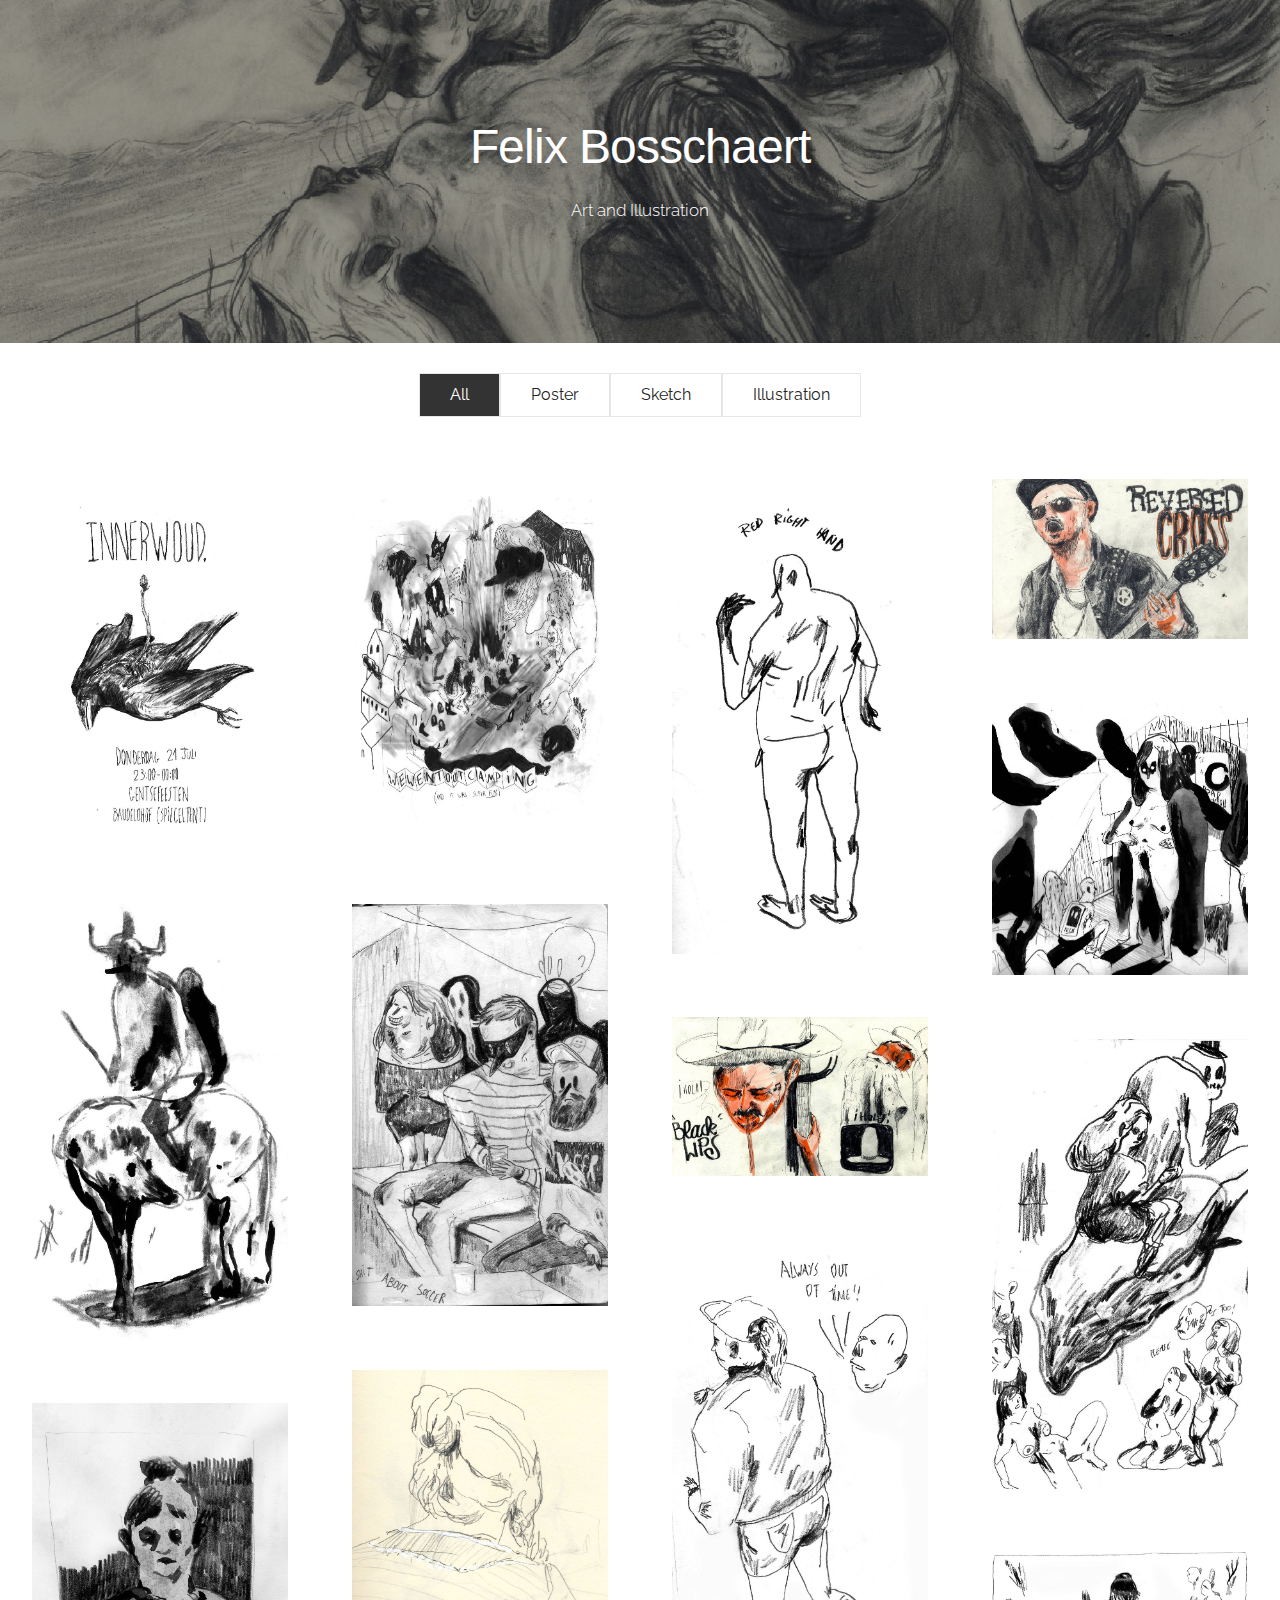
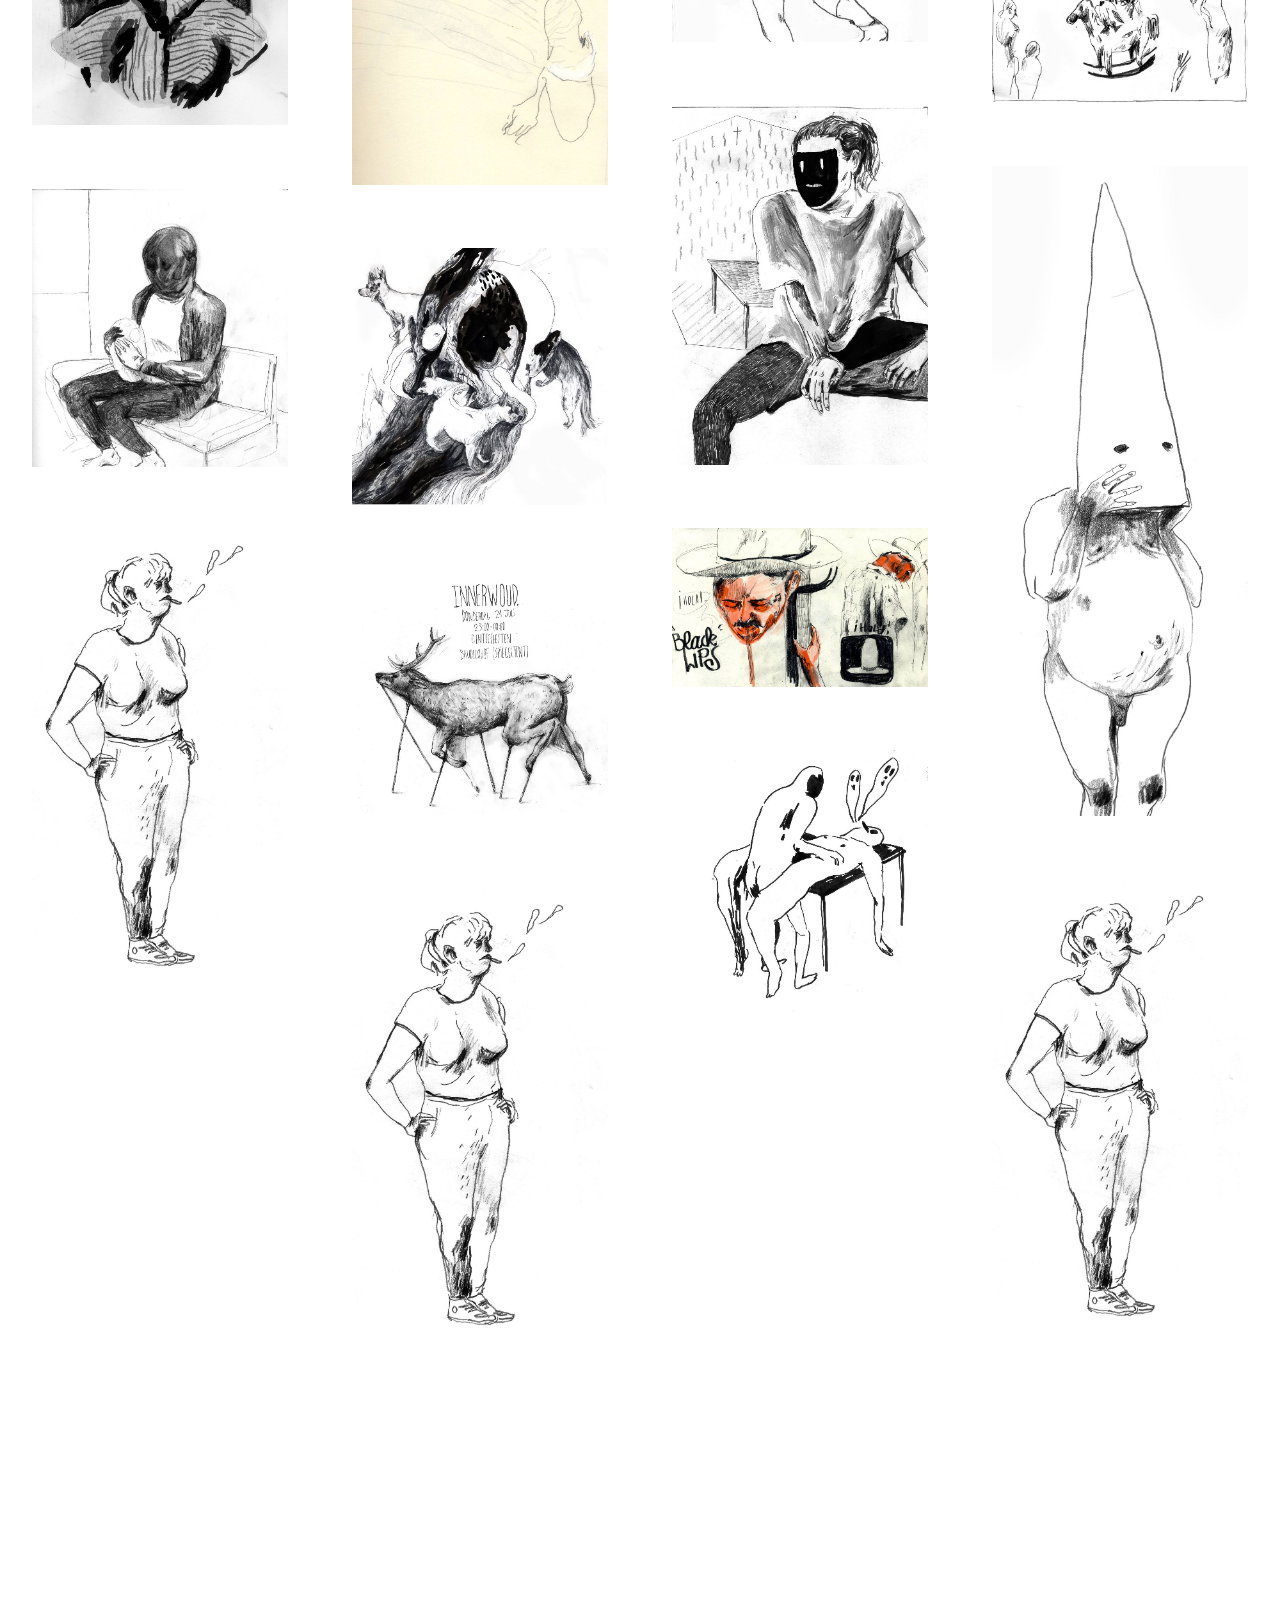
==== commit b667751d: "new images in slideshow" ====
--- a/index.html
+++ b/index.html
@@ -26,7 +26,7 @@
   
 </head>
 <body>
-<section class="mbr-section" id="msg-box8-0" style="background-image: url(assets/images/work5-2000x1362-59.jpg); padding-top: 160px; padding-bottom: 120px;">
+<section class="mbr-section" id="msg-box8-0" style="background-image: url(assets/images/blwww-5-2000x960-56.jpg); padding-top: 120px; padding-bottom: 120px;">
 
     <div class="mbr-overlay" style="opacity: 0.5; background-color: rgb(34, 34, 34);">
     </div>
@@ -42,7 +42,7 @@
 
 </section>
 
-<section class="engine"><a rel="external" href="https://mobirise.com">bootstrap web maker software download</a></section><section class="mbr-gallery mbr-section mbr-section-nopadding mbr-slider-carousel" id="gallery4-1" data-filter="true" style="background-color: rgb(255, 255, 255); padding-top: 0rem; padding-bottom: 0rem;">
+<section class="engine"><a rel="external" href="https://mobirise.com">top mobile web page maker software</a></section><section class="mbr-gallery mbr-section mbr-section-nopadding mbr-slider-carousel" id="gallery4-1" data-filter="true" style="background-color: rgb(255, 255, 255); padding-top: 0rem; padding-bottom: 0rem;">
     <!-- Filter -->
     <div class="mbr-gallery-filter container gallery-filter-active">
     </div>
@@ -262,6 +262,26 @@
                             <span class="icon-focus"></span>
                             
                         </div>
+                    </div><div class="mbr-gallery-item mbr-gallery-item__mobirise3 mbr-gallery-item--p2" data-tags="Sketch" data-video-url="false">
+                        <div href="#lb-gallery4-1" data-slide-to="21" data-toggle="modal">
+                            
+                            
+
+                            <img alt="" src="assets/images/sketch9-2000x3453-18-2000x3453-77.jpg">
+                            
+                            <span class="icon-focus"></span>
+                            
+                        </div>
+                    </div><div class="mbr-gallery-item mbr-gallery-item__mobirise3 mbr-gallery-item--p2" data-tags="Sketch" data-video-url="false">
+                        <div href="#lb-gallery4-1" data-slide-to="22" data-toggle="modal">
+                            
+                            
+
+                            <img alt="" src="assets/images/sketch9-2000x3453-18-2000x3453-77.jpg">
+                            
+                            <span class="icon-focus"></span>
+                            
+                        </div>
                     </div>
                 </div>
             </div>
@@ -275,7 +295,7 @@
             <div class="modal-content">
                 <div class="modal-body">
                     <ol class="carousel-indicators">
-                        <li data-app-prevent-settings="" data-target="#lb-gallery4-1" data-slide-to="0"></li><li data-app-prevent-settings="" data-target="#lb-gallery4-1" data-slide-to="1"></li><li data-app-prevent-settings="" data-target="#lb-gallery4-1" data-slide-to="2"></li><li data-app-prevent-settings="" data-target="#lb-gallery4-1" data-slide-to="3"></li><li data-app-prevent-settings="" data-target="#lb-gallery4-1" data-slide-to="4"></li><li data-app-prevent-settings="" data-target="#lb-gallery4-1" data-slide-to="5"></li><li data-app-prevent-settings="" data-target="#lb-gallery4-1" data-slide-to="6"></li><li data-app-prevent-settings="" data-target="#lb-gallery4-1" data-slide-to="7"></li><li data-app-prevent-settings="" data-target="#lb-gallery4-1" data-slide-to="8"></li><li data-app-prevent-settings="" data-target="#lb-gallery4-1" data-slide-to="9"></li><li data-app-prevent-settings="" data-target="#lb-gallery4-1" data-slide-to="10"></li><li data-app-prevent-settings="" data-target="#lb-gallery4-1" data-slide-to="11"></li><li data-app-prevent-settings="" data-target="#lb-gallery4-1" data-slide-to="12"></li><li data-app-prevent-settings="" data-target="#lb-gallery4-1" data-slide-to="13"></li><li data-app-prevent-settings="" data-target="#lb-gallery4-1" data-slide-to="14"></li><li data-app-prevent-settings="" data-target="#lb-gallery4-1" data-slide-to="15"></li><li data-app-prevent-settings="" data-target="#lb-gallery4-1" data-slide-to="16"></li><li data-app-prevent-settings="" data-target="#lb-gallery4-1" data-slide-to="17"></li><li data-app-prevent-settings="" data-target="#lb-gallery4-1" class=" active" data-slide-to="18"></li><li data-app-prevent-settings="" data-target="#lb-gallery4-1" data-slide-to="19"></li><li data-app-prevent-settings="" data-target="#lb-gallery4-1" data-slide-to="20"></li>
+                        <li data-app-prevent-settings="" data-target="#lb-gallery4-1" data-slide-to="0"></li><li data-app-prevent-settings="" data-target="#lb-gallery4-1" data-slide-to="1"></li><li data-app-prevent-settings="" data-target="#lb-gallery4-1" data-slide-to="2"></li><li data-app-prevent-settings="" data-target="#lb-gallery4-1" data-slide-to="3"></li><li data-app-prevent-settings="" data-target="#lb-gallery4-1" data-slide-to="4"></li><li data-app-prevent-settings="" data-target="#lb-gallery4-1" data-slide-to="5"></li><li data-app-prevent-settings="" data-target="#lb-gallery4-1" data-slide-to="6"></li><li data-app-prevent-settings="" data-target="#lb-gallery4-1" data-slide-to="7"></li><li data-app-prevent-settings="" data-target="#lb-gallery4-1" data-slide-to="8"></li><li data-app-prevent-settings="" data-target="#lb-gallery4-1" data-slide-to="9"></li><li data-app-prevent-settings="" data-target="#lb-gallery4-1" data-slide-to="10"></li><li data-app-prevent-settings="" data-target="#lb-gallery4-1" data-slide-to="11"></li><li data-app-prevent-settings="" data-target="#lb-gallery4-1" data-slide-to="12"></li><li data-app-prevent-settings="" data-target="#lb-gallery4-1" data-slide-to="13"></li><li data-app-prevent-settings="" data-target="#lb-gallery4-1" data-slide-to="14"></li><li data-app-prevent-settings="" data-target="#lb-gallery4-1" data-slide-to="15"></li><li data-app-prevent-settings="" data-target="#lb-gallery4-1" data-slide-to="16"></li><li data-app-prevent-settings="" data-target="#lb-gallery4-1" data-slide-to="17"></li><li data-app-prevent-settings="" data-target="#lb-gallery4-1" data-slide-to="18"></li><li data-app-prevent-settings="" data-target="#lb-gallery4-1" data-slide-to="19"></li><li data-app-prevent-settings="" data-target="#lb-gallery4-1" data-slide-to="20"></li><li data-app-prevent-settings="" data-target="#lb-gallery4-1" data-slide-to="21"></li><li data-app-prevent-settings="" data-target="#lb-gallery4-1" class=" active" data-slide-to="22"></li>
                     </ol>
                     <div class="carousel-inner">
                         <div class="carousel-item">
@@ -314,12 +334,16 @@
                             <img alt="" src="assets/images/poster5-2000x2005-89.jpg">
                         </div><div class="carousel-item">
                             <img alt="" src="assets/images/sketch1-2000x1236-20.jpg">
+                        </div><div class="carousel-item">
+                            <img alt="" src="assets/images/sketch9-2000x3453-18.jpg">
+                        </div><div class="carousel-item">
+                            <img alt="" src="assets/images/poster4-2000x2000-95.jpg">
+                        </div><div class="carousel-item">
+                            <img alt="" src="assets/images/sketch5-2000x2047-88.jpg">
+                        </div><div class="carousel-item">
+                            <img alt="" src="assets/images/sketch9-2000x3453-18.jpg">
                         </div><div class="carousel-item active">
                             <img alt="" src="assets/images/sketch9-2000x3453-18.jpg">
-                        </div><div class="carousel-item">
-                            <img alt="" src="assets/images/poster4-2000x2000-95.jpg">
-                        </div><div class="carousel-item">
-                            <img alt="" src="assets/images/sketch5-2000x2047-88.jpg">
                         </div>
                     </div>
                     <a class="left carousel-control" role="button" data-slide="prev" href="#lb-gallery4-1">
@@ -336,6 +360,73 @@
                         <span class="sr-only">Close</span>
                     </a>
                 </div>
+            </div>
+        </div>
+    </div>
+</section>
+
+<section class="mbr-slider mbr-section mbr-section__container carousel slide mbr-section-nopadding" data-ride="carousel" data-keyboard="false" data-wrap="true" data-pause="false" data-interval="false" id="slider3-1" style="background-color: rgb(255, 255, 255);">
+    <div class=" container boxed-slider" style="padding-top: 120px; padding-bottom: 120px;">
+        <div>
+            <div>
+                
+                <div class="carousel-inner" role="listbox">
+                    <div class="mbr-section mbr-section-hero carousel-item dark center active" data-bg-video-slide="false">
+                        <div class="mbr-table-cell">
+                            
+                            <div class="container-slide">
+                                <img src="assets/images/blw-2-2000x1408-97.jpg">
+                                <div class="row">
+                                    <div class="col-md-8 col-md-offset-2 text-xs-center">
+                                        
+                                        
+
+                                        
+                                    </div>
+                                </div>
+                            </div>
+                        </div>
+                    </div><div class="mbr-section mbr-section-hero carousel-item dark center" data-bg-video-slide="false">
+                        <div class="mbr-table-cell">
+                            
+                            <div class="container-slide">
+                                <img src="assets/images/blw-5-2000x1477-52.jpg">
+                                <div class="row">
+                                    <div class="col-md-8 col-md-offset-3 text-xs-right">
+                                        
+                                        
+
+                                        
+                                    </div>
+                                </div>
+                            </div>
+                        </div>
+                    </div><div class="mbr-section mbr-section-hero carousel-item dark center" data-bg-video-slide="false">
+                        <div class="mbr-table-cell">
+                            
+                            <div class="container-slide">
+                                <img src="assets/images/blw-3-2000x1450-20.jpg">
+                                <div class="row">
+                                    <div class="col-md-8 col-md-offset-3 text-xs-right">
+                                        
+                                        
+
+                                        
+                                    </div>
+                                </div>
+                            </div>
+                        </div>
+                    </div>
+                </div>
+
+                <a data-app-prevent-settings="" class="left carousel-control" role="button" data-slide="prev" href="#slider3-1">
+                    <span class="icon-prev" aria-hidden="true"></span>
+                    <span class="sr-only">Previous</span>
+                </a>
+                <a data-app-prevent-settings="" class="right carousel-control" role="button" data-slide="next" href="#slider3-1">
+                    <span class="icon-next" aria-hidden="true"></span>
+                    <span class="sr-only">Next</span>
+                </a>
             </div>
         </div>
     </div>
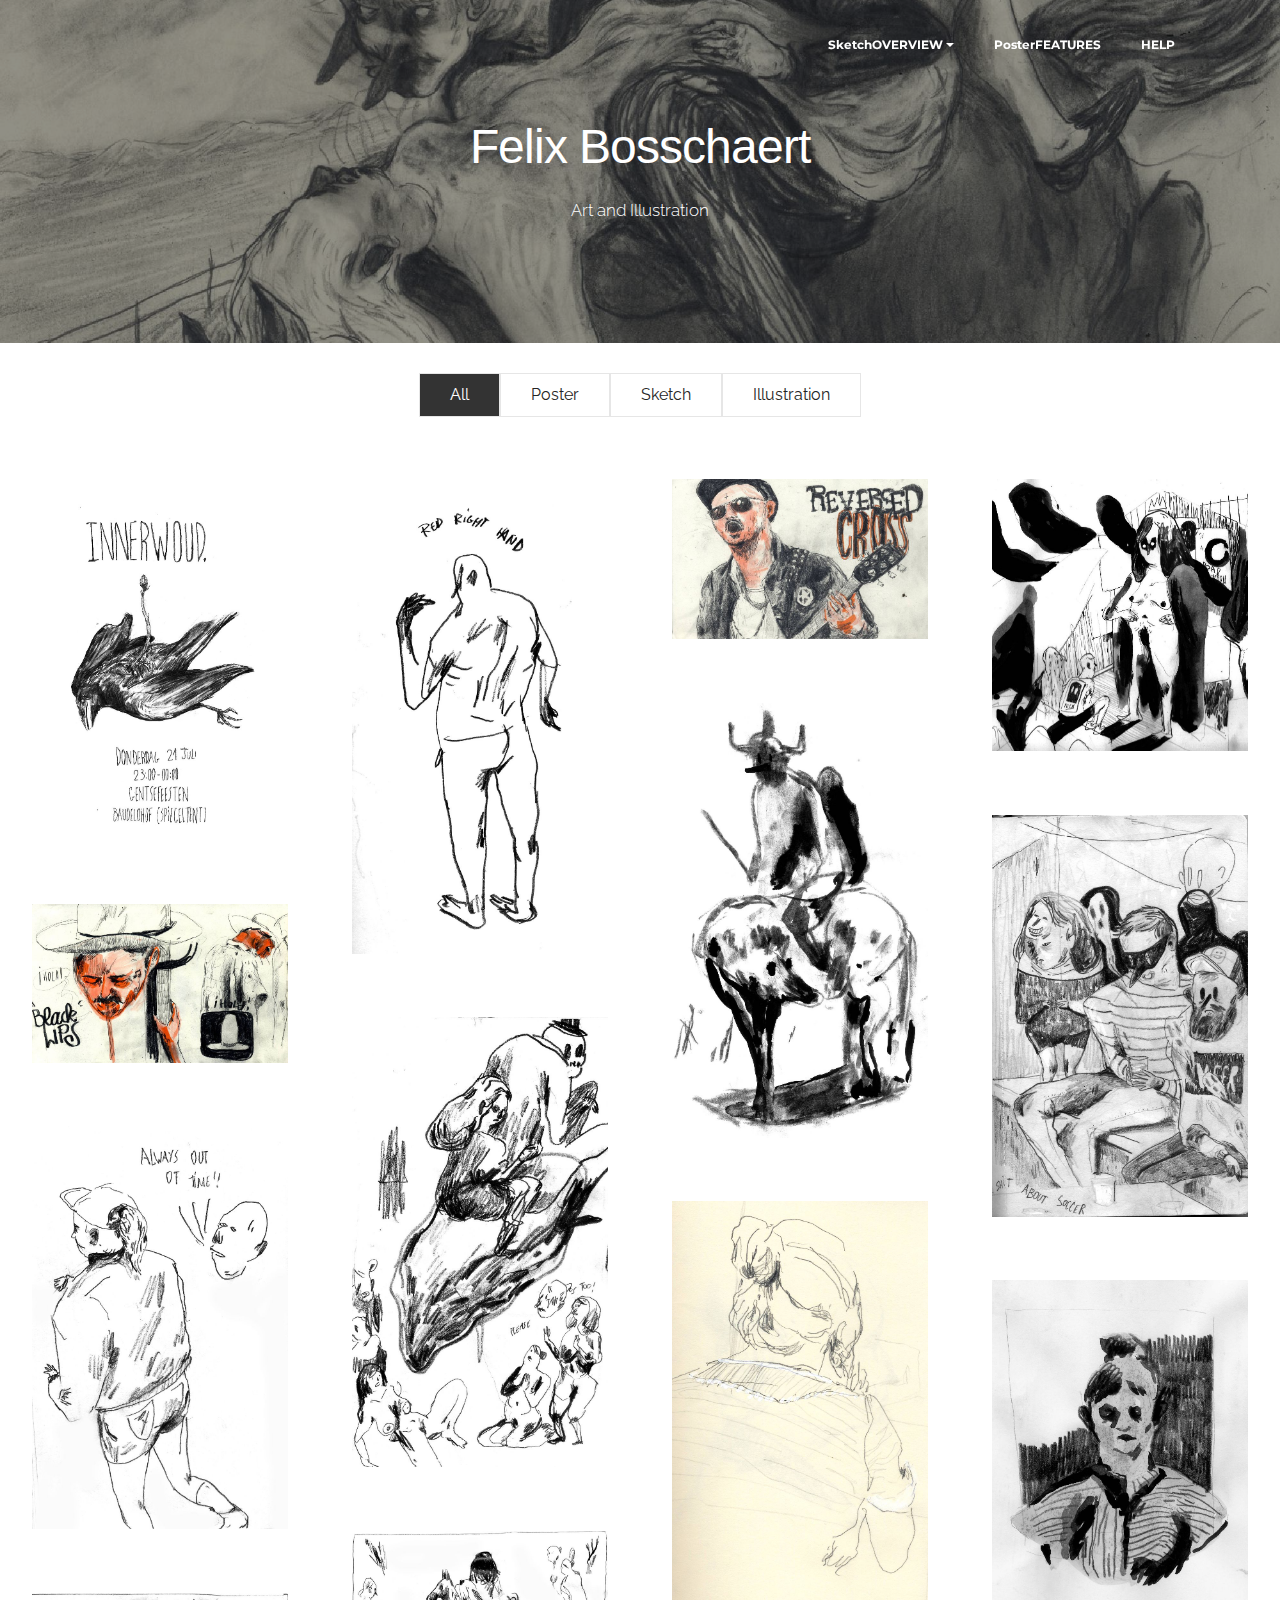
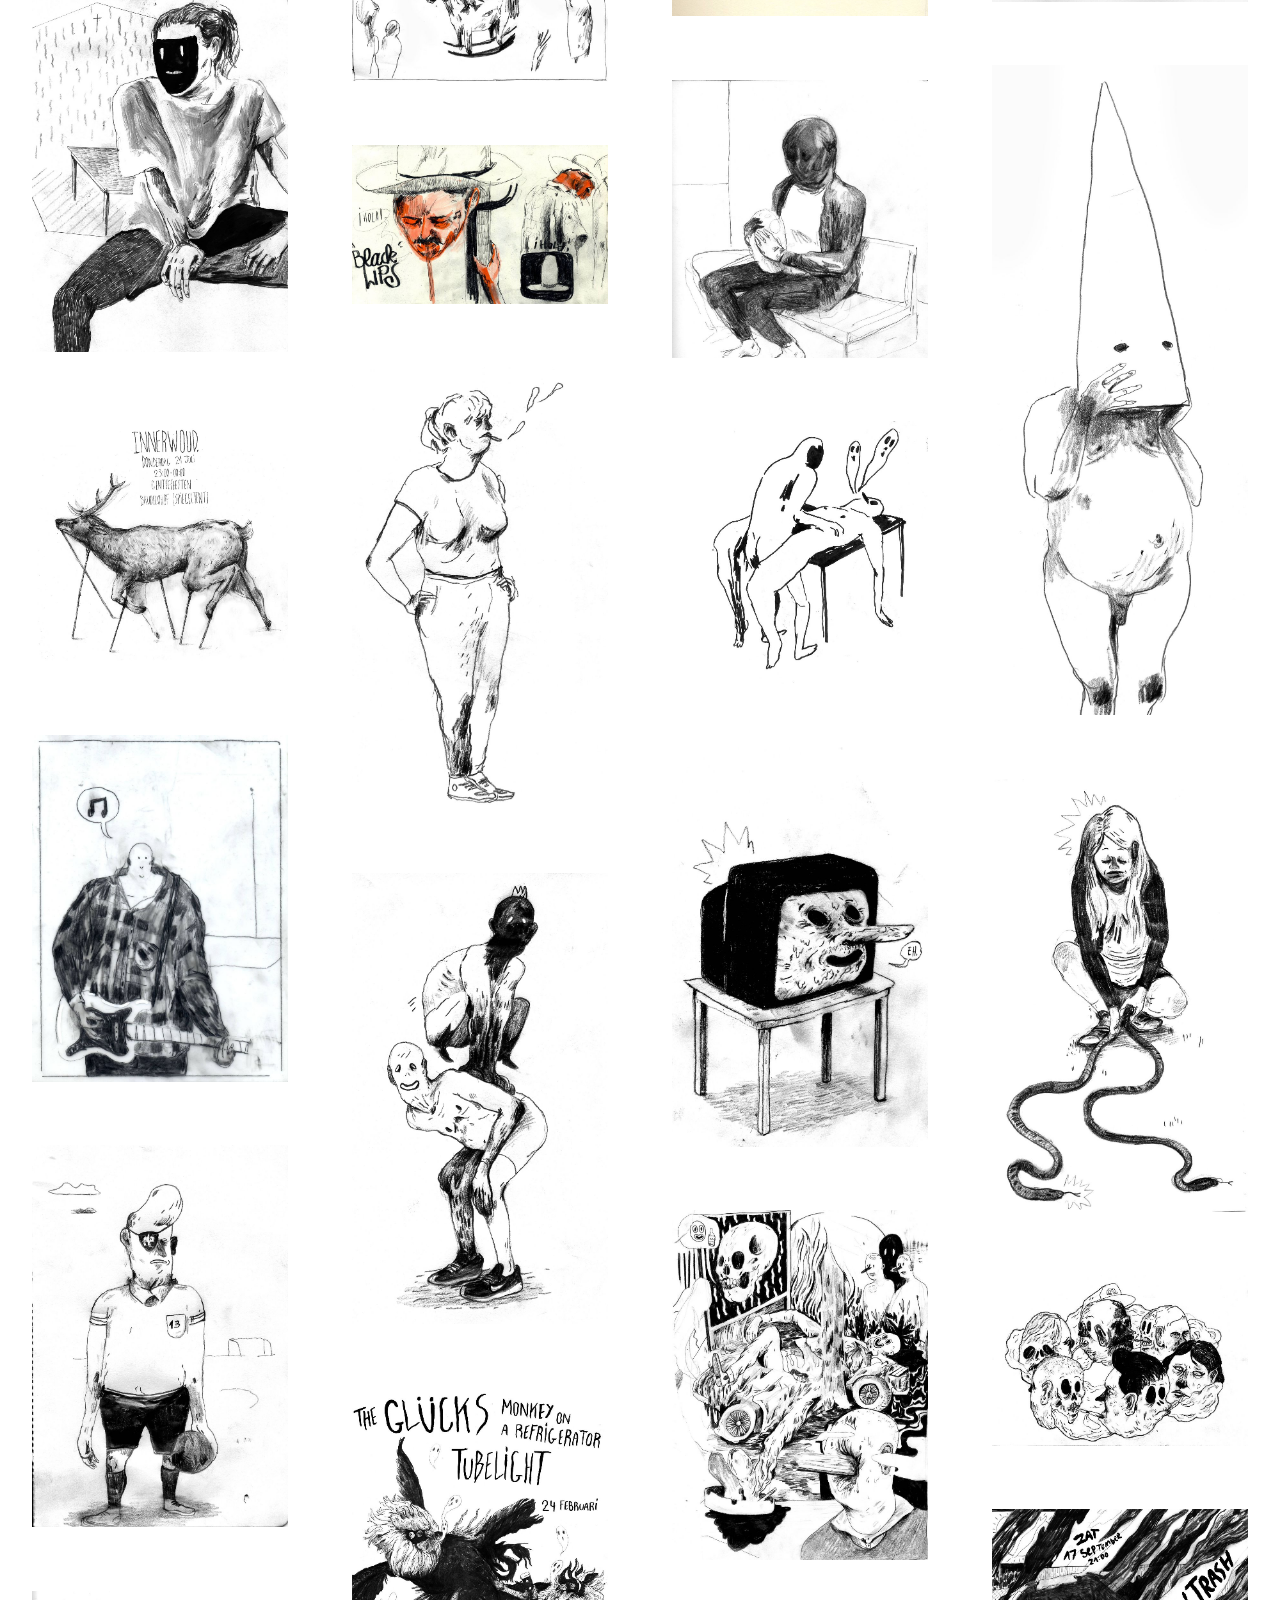
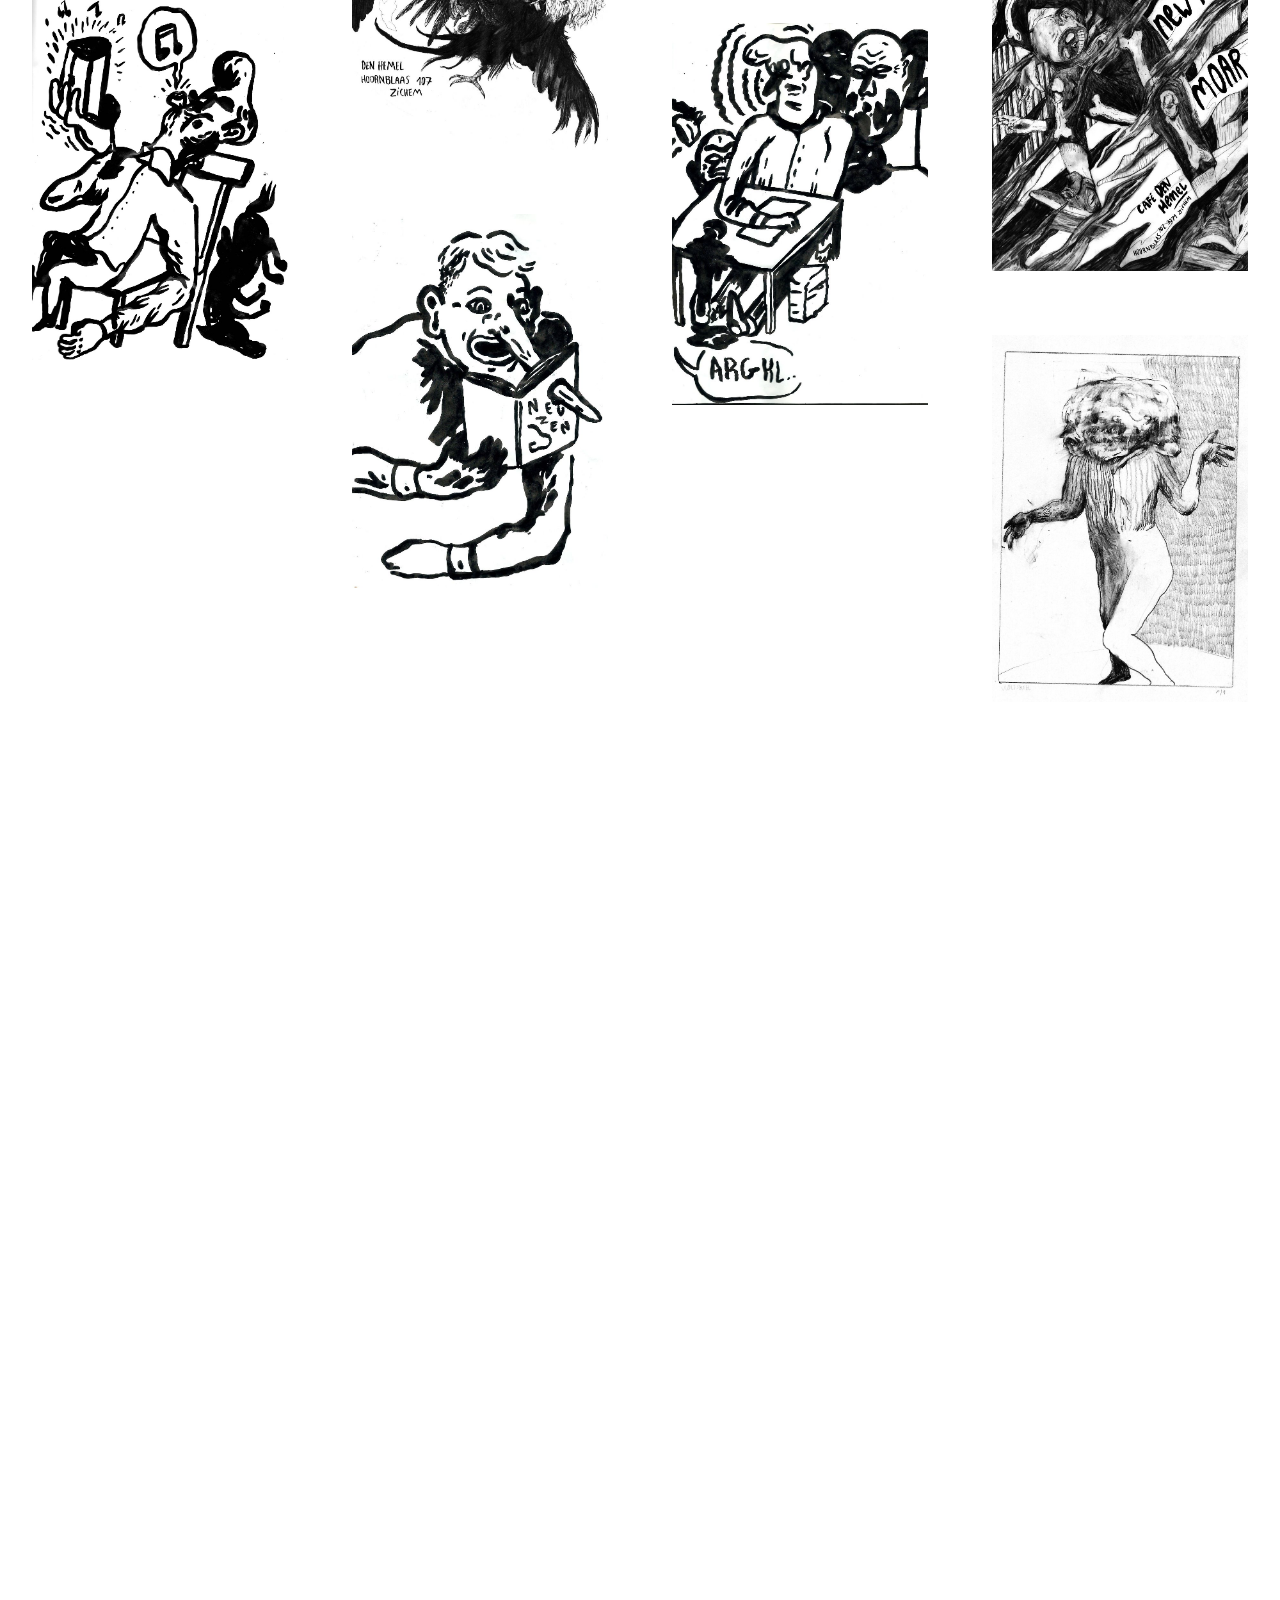
==== commit 0bd5442d: "new images" ====
--- a/index.html
+++ b/index.html
@@ -18,6 +18,7 @@
   <link rel="stylesheet" href="assets/bootstrap/css/bootstrap.min.css">
   <link rel="stylesheet" href="assets/socicon/css/socicon.min.css">
   <link rel="stylesheet" href="assets/animate.css/animate.min.css">
+  <link rel="stylesheet" href="assets/dropdown/css/style.css">
   <link rel="stylesheet" href="assets/theme/css/style.css">
   <link rel="stylesheet" href="assets/mobirise-gallery/style.css">
   <link rel="stylesheet" href="assets/mobirise/css/mbr-additional.css" type="text/css">
@@ -26,7 +27,33 @@
   
 </head>
 <body>
-<section class="mbr-section" id="msg-box8-0" style="background-image: url(assets/images/blwww-5-2000x960-56.jpg); padding-top: 120px; padding-bottom: 120px;">
+<section id="ext_menu-0">
+
+    <nav class="navbar navbar-dropdown bg-color transparent navbar-fixed-top">
+        <div class="container">
+
+            <div class="mbr-table">
+                
+                <div class="mbr-table-cell">
+
+                    <button class="navbar-toggler pull-xs-right hidden-md-up" type="button" data-toggle="collapse" data-target="#exCollapsingNavbar">
+                        <div class="hamburger-icon"></div>
+                    </button>
+
+                    <ul class="nav-dropdown collapse pull-xs-right nav navbar-nav navbar-toggleable-sm" id="exCollapsingNavbar"><li class="nav-item dropdown open"><a class="nav-link link dropdown-toggle" href="https://mobirise.com/" data-toggle="dropdown-submenu" aria-expanded="true">SketchOVERVIEW</a><div class="dropdown-menu"><a class="dropdown-item" href="#">New Item</a></div></li><li class="nav-item"><a class="nav-link link" href="https://mobirise.com/">PosterFEATURES</a></li><li class="nav-item"><a class="nav-link link" href="https://mobirise.com/">HELP</a></li></ul>
+                    <button hidden="" class="navbar-toggler navbar-close" type="button" data-toggle="collapse" data-target="#exCollapsingNavbar">
+                        <div class="close-icon"></div>
+                    </button>
+
+                </div>
+            </div>
+
+        </div>
+    </nav>
+
+</section>
+
+<section class="engine"><a rel="external" href="https://mobirise.com">top drag and drop web page creator software</a></section><section class="mbr-section mbr-after-navbar" id="msg-box8-0" style="background-image: url(assets/images/blwww-5-2000x960-56.jpg); padding-top: 120px; padding-bottom: 120px;">
 
     <div class="mbr-overlay" style="opacity: 0.5; background-color: rgb(34, 34, 34);">
     </div>
@@ -42,7 +69,7 @@
 
 </section>
 
-<section class="engine"><a rel="external" href="https://mobirise.com">top mobile web page maker software</a></section><section class="mbr-gallery mbr-section mbr-section-nopadding mbr-slider-carousel" id="gallery4-1" data-filter="true" style="background-color: rgb(255, 255, 255); padding-top: 0rem; padding-bottom: 0rem;">
+<section class="mbr-gallery mbr-section mbr-section-nopadding mbr-slider-carousel" id="gallery4-1" data-filter="true" style="background-color: rgb(255, 255, 255); padding-top: 0rem; padding-bottom: 0rem;">
     <!-- Filter -->
     <div class="mbr-gallery-filter container gallery-filter-active">
     </div>
@@ -62,222 +89,312 @@
                             <span class="icon-focus"></span>
                             
                         </div>
+                    </div><div class="mbr-gallery-item mbr-gallery-item__mobirise3 mbr-gallery-item--p2" data-tags="Sketch" data-video-url="false">
+                        <div href="#lb-gallery4-1" data-slide-to="1" data-toggle="modal">
+                            
+                            
+
+                            <img alt="" src="assets/images/sketch13-2000x3711-42-2000x3711-44.jpg">
+                            
+                            <span class="icon-focus"></span>
+                            
+                        </div>
+                    </div><div class="mbr-gallery-item mbr-gallery-item__mobirise3 mbr-gallery-item--p2" data-tags="Sketch" data-video-url="false">
+                        <div href="#lb-gallery4-1" data-slide-to="2" data-toggle="modal">
+                            
+                            
+
+                            <img alt="" src="assets/images/sketch10-2000x1251-18-2000x1251-89.jpg">
+                            
+                            <span class="icon-focus"></span>
+                            
+                        </div>
+                    </div><div class="mbr-gallery-item mbr-gallery-item__mobirise3 mbr-gallery-item--p2" data-tags="Illustration" data-video-url="false">
+                        <div href="#lb-gallery4-1" data-slide-to="3" data-toggle="modal">
+                            
+                            
+
+                            <img alt="" src="assets/images/work1-2000x2125-2-2000x2125-84.jpg">
+                            
+                            <span class="icon-focus"></span>
+                            
+                        </div>
+                    </div><div class="mbr-gallery-item mbr-gallery-item__mobirise3 mbr-gallery-item--p2" data-tags="Sketch" data-video-url="false">
+                        <div href="#lb-gallery4-1" data-slide-to="4" data-toggle="modal">
+                            
+                            
+
+                            <img alt="" src="assets/images/sketch11-2000x3395-52-2000x3395-34.jpg">
+                            
+                            <span class="icon-focus"></span>
+                            
+                        </div>
+                    </div><div class="mbr-gallery-item mbr-gallery-item__mobirise3 mbr-gallery-item--p2" data-tags="Sketch" data-video-url="false">
+                        <div href="#lb-gallery4-1" data-slide-to="5" data-toggle="modal">
+                            
+                            
+
+                            <img alt="" src="assets/images/sketch8-2000x3135-74-2000x3135-63.jpg">
+                            
+                            <span class="icon-focus"></span>
+                            
+                        </div>
+                    </div><div class="mbr-gallery-item mbr-gallery-item__mobirise3 mbr-gallery-item--p2" data-tags="Sketch" data-video-url="false">
+                        <div href="#lb-gallery4-1" data-slide-to="6" data-toggle="modal">
+                            
+                            
+
+                            <img alt="" src="assets/images/sketch1-2000x1236-44-2000x1236-76.jpg">
+                            
+                            <span class="icon-focus"></span>
+                            
+                        </div>
+                    </div><div class="mbr-gallery-item mbr-gallery-item__mobirise3 mbr-gallery-item--p2" data-tags="Sketch" data-video-url="false">
+                        <div href="#lb-gallery4-1" data-slide-to="7" data-toggle="modal">
+                            
+                            
+
+                            <img alt="" src="assets/images/sketch12-2000x3516-90-2000x3516-69.jpg">
+                            
+                            <span class="icon-focus"></span>
+                            
+                        </div>
+                    </div><div class="mbr-gallery-item mbr-gallery-item__mobirise3 mbr-gallery-item--p2" data-tags="Sketch" data-video-url="false">
+                        <div href="#lb-gallery4-1" data-slide-to="8" data-toggle="modal">
+                            
+                            
+
+                            <img alt="" src="assets/images/sketch7-2000x3143-39-2000x3143-34.jpg">
+                            
+                            <span class="icon-focus"></span>
+                            
+                        </div>
+                    </div><div class="mbr-gallery-item mbr-gallery-item__mobirise3 mbr-gallery-item--p2" data-tags="Sketch" data-video-url="false">
+                        <div href="#lb-gallery4-1" data-slide-to="9" data-toggle="modal">
+                            
+                            
+
+                            <img alt="" src="assets/images/sketch6-2000x3241-64-2000x3241-93.jpg">
+                            
+                            <span class="icon-focus"></span>
+                            
+                        </div>
+                    </div><div class="mbr-gallery-item mbr-gallery-item__mobirise3 mbr-gallery-item--p2" data-tags="Sketch" data-video-url="false">
+                        <div href="#lb-gallery4-1" data-slide-to="10" data-toggle="modal">
+                            
+                            
+
+                            <img alt="" src="assets/images/sketch3-2000x2513-17-2000x2513-24.jpg">
+                            
+                            <span class="icon-focus"></span>
+                            
+                        </div>
+                    </div><div class="mbr-gallery-item mbr-gallery-item__mobirise3 mbr-gallery-item--p2" data-tags="Sketch" data-video-url="false">
+                        <div href="#lb-gallery4-1" data-slide-to="11" data-toggle="modal">
+                            
+                            
+
+                            <img alt="" src="assets/images/sketch4-2000x1172-92-2000x1172-4.jpg">
+                            
+                            <span class="icon-focus"></span>
+                            
+                        </div>
+                    </div><div class="mbr-gallery-item mbr-gallery-item__mobirise3 mbr-gallery-item--p2" data-tags="Illustration" data-video-url="false">
+                        <div href="#lb-gallery4-1" data-slide-to="12" data-toggle="modal">
+                            
+                            
+
+                            <img alt="" src="assets/images/work2-2000x2801-40-2000x2801-82.jpg">
+                            
+                            <span class="icon-focus"></span>
+                            
+                        </div>
+                    </div><div class="mbr-gallery-item mbr-gallery-item__mobirise3 mbr-gallery-item--p2" data-tags="Sketch" data-video-url="false">
+                        <div href="#lb-gallery4-1" data-slide-to="13" data-toggle="modal">
+                            
+                            
+
+                            <img alt="" src="assets/images/sketch2-2000x5072-17-2000x5072-86.jpg">
+                            
+                            <span class="icon-focus"></span>
+                            
+                        </div>
+                    </div><div class="mbr-gallery-item mbr-gallery-item__mobirise3 mbr-gallery-item--p2" data-tags="Sketch" data-video-url="false">
+                        <div href="#lb-gallery4-1" data-slide-to="14" data-toggle="modal">
+                            
+                            
+
+                            <img alt="" src="assets/images/work4-2000x2166-97-2000x2166-48.jpg">
+                            
+                            <span class="icon-focus"></span>
+                            
+                        </div>
+                    </div><div class="mbr-gallery-item mbr-gallery-item__mobirise3 mbr-gallery-item--p2" data-tags="Sketch" data-video-url="false">
+                        <div href="#lb-gallery4-1" data-slide-to="15" data-toggle="modal">
+                            
+                            
+
+                            <img alt="" src="assets/images/sketch1-2000x1236-20-2000x1236-29.jpg">
+                            
+                            <span class="icon-focus"></span>
+                            
+                        </div>
+                    </div><div class="mbr-gallery-item mbr-gallery-item__mobirise3 mbr-gallery-item--p2" data-tags="Sketch" data-video-url="false">
+                        <div href="#lb-gallery4-1" data-slide-to="16" data-toggle="modal">
+                            
+                            
+
+                            <img alt="" src="assets/images/sketch9-2000x3453-18-2000x3453-77.jpg">
+                            
+                            <span class="icon-focus"></span>
+                            
+                        </div>
                     </div><div class="mbr-gallery-item mbr-gallery-item__mobirise3 mbr-gallery-item--p2" data-tags="Poster" data-video-url="false">
-                        <div href="#lb-gallery4-1" data-slide-to="1" data-toggle="modal">
-                            
-                            
-
-                            <img alt="" src="assets/images/poster3-2000x2828-86-2000x2828-4.jpg">
-                            
-                            <span class="icon-focus"></span>
-                            
-                        </div>
-                    </div><div class="mbr-gallery-item mbr-gallery-item__mobirise3 mbr-gallery-item--p2" data-tags="Sketch" data-video-url="false">
-                        <div href="#lb-gallery4-1" data-slide-to="2" data-toggle="modal">
-                            
-                            
-
-                            <img alt="" src="assets/images/sketch13-2000x3711-42-2000x3711-44.jpg">
-                            
-                            <span class="icon-focus"></span>
-                            
-                        </div>
-                    </div><div class="mbr-gallery-item mbr-gallery-item__mobirise3 mbr-gallery-item--p2" data-tags="Sketch" data-video-url="false">
-                        <div href="#lb-gallery4-1" data-slide-to="3" data-toggle="modal">
-                            
-                            
-
-                            <img alt="" src="assets/images/sketch10-2000x1251-18-2000x1251-89.jpg">
+                        <div href="#lb-gallery4-1" data-slide-to="17" data-toggle="modal">
+                            
+                            
+
+                            <img alt="" src="assets/images/poster4-2000x2000-95-2000x2000-6.jpg">
+                            
+                            <span class="icon-focus"></span>
+                            
+                        </div>
+                    </div><div class="mbr-gallery-item mbr-gallery-item__mobirise3 mbr-gallery-item--p2" data-tags="Sketch" data-video-url="false">
+                        <div href="#lb-gallery4-1" data-slide-to="18" data-toggle="modal">
+                            
+                            
+
+                            <img alt="" src="assets/images/sketch5-2000x2047-88-2000x2047-15.jpg">
+                            
+                            <span class="icon-focus"></span>
+                            
+                        </div>
+                    </div><div class="mbr-gallery-item mbr-gallery-item__mobirise3 mbr-gallery-item--p2" data-tags="Sketch" data-video-url="false">
+                        <div href="#lb-gallery4-1" data-slide-to="19" data-toggle="modal">
+                            
+                            
+
+                            <img alt="" src="assets/images/drawinks-1-2000x2706-58-2000x2706-99.jpg">
+                            
+                            <span class="icon-focus"></span>
+                            
+                        </div>
+                    </div><div class="mbr-gallery-item mbr-gallery-item__mobirise3 mbr-gallery-item--p2" data-tags="Sketch" data-video-url="false">
+                        <div href="#lb-gallery4-1" data-slide-to="20" data-toggle="modal">
+                            
+                            
+
+                            <img alt="" src="assets/images/drawinks-2-2000x3117-51-2000x3117-64.jpg">
+                            
+                            <span class="icon-focus"></span>
+                            
+                        </div>
+                    </div><div class="mbr-gallery-item mbr-gallery-item__mobirise3 mbr-gallery-item--p2" data-tags="Sketch" data-video-url="false">
+                        <div href="#lb-gallery4-1" data-slide-to="21" data-toggle="modal">
+                            
+                            
+
+                            <img alt="" src="assets/images/drawinks-3-2000x3378-48-2000x3378-44.jpg">
+                            
+                            <span class="icon-focus"></span>
+                            
+                        </div>
+                    </div><div class="mbr-gallery-item mbr-gallery-item__mobirise3 mbr-gallery-item--p2" data-tags="Sketch" data-video-url="false">
+                        <div href="#lb-gallery4-1" data-slide-to="22" data-toggle="modal">
+                            
+                            
+
+                            <img alt="" src="assets/images/drawinks-4-2000x3521-53-2000x3521-46.jpg">
+                            
+                            <span class="icon-focus"></span>
+                            
+                        </div>
+                    </div><div class="mbr-gallery-item mbr-gallery-item__mobirise3 mbr-gallery-item--p2" data-tags="Sketch" data-video-url="false">
+                        <div href="#lb-gallery4-1" data-slide-to="23" data-toggle="modal">
+                            
+                            
+
+                            <img alt="" src="assets/images/drawinks-5-2000x2983-50-2000x2983-46.jpg">
                             
                             <span class="icon-focus"></span>
                             
                         </div>
                     </div><div class="mbr-gallery-item mbr-gallery-item__mobirise3 mbr-gallery-item--p2" data-tags="Illustration" data-video-url="false">
-                        <div href="#lb-gallery4-1" data-slide-to="4" data-toggle="modal">
-                            
-                            
-
-                            <img alt="" src="assets/images/work1-2000x2125-2-2000x2125-84.jpg">
-                            
-                            <span class="icon-focus"></span>
-                            
-                        </div>
-                    </div><div class="mbr-gallery-item mbr-gallery-item__mobirise3 mbr-gallery-item--p2" data-tags="Sketch" data-video-url="false">
-                        <div href="#lb-gallery4-1" data-slide-to="5" data-toggle="modal">
-                            
-                            
-
-                            <img alt="" src="assets/images/sketch11-2000x3395-52-2000x3395-34.jpg">
-                            
-                            <span class="icon-focus"></span>
-                            
-                        </div>
-                    </div><div class="mbr-gallery-item mbr-gallery-item__mobirise3 mbr-gallery-item--p2" data-tags="Sketch" data-video-url="false">
-                        <div href="#lb-gallery4-1" data-slide-to="6" data-toggle="modal">
-                            
-                            
-
-                            <img alt="" src="assets/images/sketch8-2000x3135-74-2000x3135-63.jpg">
-                            
-                            <span class="icon-focus"></span>
-                            
-                        </div>
-                    </div><div class="mbr-gallery-item mbr-gallery-item__mobirise3 mbr-gallery-item--p2" data-tags="Sketch" data-video-url="false">
-                        <div href="#lb-gallery4-1" data-slide-to="7" data-toggle="modal">
-                            
-                            
-
-                            <img alt="" src="assets/images/sketch1-2000x1236-44-2000x1236-76.jpg">
-                            
-                            <span class="icon-focus"></span>
-                            
-                        </div>
-                    </div><div class="mbr-gallery-item mbr-gallery-item__mobirise3 mbr-gallery-item--p2" data-tags="Sketch" data-video-url="false">
-                        <div href="#lb-gallery4-1" data-slide-to="8" data-toggle="modal">
-                            
-                            
-
-                            <img alt="" src="assets/images/sketch12-2000x3516-90-2000x3516-69.jpg">
-                            
-                            <span class="icon-focus"></span>
-                            
-                        </div>
-                    </div><div class="mbr-gallery-item mbr-gallery-item__mobirise3 mbr-gallery-item--p2" data-tags="Sketch" data-video-url="false">
-                        <div href="#lb-gallery4-1" data-slide-to="9" data-toggle="modal">
-                            
-                            
-
-                            <img alt="" src="assets/images/sketch7-2000x3143-39-2000x3143-34.jpg">
-                            
-                            <span class="icon-focus"></span>
-                            
-                        </div>
-                    </div><div class="mbr-gallery-item mbr-gallery-item__mobirise3 mbr-gallery-item--p2" data-tags="Sketch" data-video-url="false">
-                        <div href="#lb-gallery4-1" data-slide-to="10" data-toggle="modal">
-                            
-                            
-
-                            <img alt="" src="assets/images/sketch6-2000x3241-64-2000x3241-93.jpg">
-                            
-                            <span class="icon-focus"></span>
-                            
-                        </div>
-                    </div><div class="mbr-gallery-item mbr-gallery-item__mobirise3 mbr-gallery-item--p2" data-tags="Sketch" data-video-url="false">
-                        <div href="#lb-gallery4-1" data-slide-to="11" data-toggle="modal">
-                            
-                            
-
-                            <img alt="" src="assets/images/sketch3-2000x2513-17-2000x2513-24.jpg">
-                            
-                            <span class="icon-focus"></span>
-                            
-                        </div>
-                    </div><div class="mbr-gallery-item mbr-gallery-item__mobirise3 mbr-gallery-item--p2" data-tags="Sketch" data-video-url="false">
-                        <div href="#lb-gallery4-1" data-slide-to="12" data-toggle="modal">
-                            
-                            
-
-                            <img alt="" src="assets/images/sketch4-2000x1172-92-2000x1172-4.jpg">
+                        <div href="#lb-gallery4-1" data-slide-to="24" data-toggle="modal">
+                            
+                            
+
+                            <img alt="" src="assets/images/drawinks-7-2000x2731-37-2000x2731-38.jpg">
+                            
+                            <span class="icon-focus"></span>
+                            
+                        </div>
+                    </div><div class="mbr-gallery-item mbr-gallery-item__mobirise3 mbr-gallery-item--p2" data-tags="Sketch" data-video-url="false">
+                        <div href="#lb-gallery4-1" data-slide-to="25" data-toggle="modal">
+                            
+                            
+
+                            <img alt="" src="assets/images/drawinks-2000x1330-78-2000x1330-33.jpg">
+                            
+                            <span class="icon-focus"></span>
+                            
+                        </div>
+                    </div><div class="mbr-gallery-item mbr-gallery-item__mobirise3 mbr-gallery-item--p2" data-tags="Poster" data-video-url="false">
+                        <div href="#lb-gallery4-1" data-slide-to="26" data-toggle="modal">
+                            
+                            
+
+                            <img alt="" src="assets/images/poster-hanen-2000x2828-13-2000x2828-10.jpg">
+                            
+                            <span class="icon-focus"></span>
+                            
+                        </div>
+                    </div><div class="mbr-gallery-item mbr-gallery-item__mobirise3 mbr-gallery-item--p2" data-tags="Poster" data-video-url="false">
+                        <div href="#lb-gallery4-1" data-slide-to="27" data-toggle="modal">
+                            
+                            
+
+                            <img alt="" src="assets/images/poster-moar-site-2000x2828-93-2000x2828-93.jpg">
                             
                             <span class="icon-focus"></span>
                             
                         </div>
                     </div><div class="mbr-gallery-item mbr-gallery-item__mobirise3 mbr-gallery-item--p2" data-tags="Illustration" data-video-url="false">
-                        <div href="#lb-gallery4-1" data-slide-to="13" data-toggle="modal">
-                            
-                            
-
-                            <img alt="" src="assets/images/work2-2000x2801-40-2000x2801-82.jpg">
-                            
-                            <span class="icon-focus"></span>
-                            
-                        </div>
-                    </div><div class="mbr-gallery-item mbr-gallery-item__mobirise3 mbr-gallery-item--p2" data-tags="Sketch" data-video-url="false">
-                        <div href="#lb-gallery4-1" data-slide-to="14" data-toggle="modal">
-                            
-                            
-
-                            <img alt="" src="assets/images/sketch2-2000x5072-17-2000x5072-86.jpg">
-                            
-                            <span class="icon-focus"></span>
-                            
-                        </div>
-                    </div><div class="mbr-gallery-item mbr-gallery-item__mobirise3 mbr-gallery-item--p2" data-tags="Sketch" data-video-url="false">
-                        <div href="#lb-gallery4-1" data-slide-to="15" data-toggle="modal">
-                            
-                            
-
-                            <img alt="" src="assets/images/work4-2000x2166-97-2000x2166-48.jpg">
-                            
-                            <span class="icon-focus"></span>
-                            
-                        </div>
-                    </div><div class="mbr-gallery-item mbr-gallery-item__mobirise3 mbr-gallery-item--p2" data-tags="Illustration" data-video-url="false">
-                        <div href="#lb-gallery4-1" data-slide-to="16" data-toggle="modal">
-                            
-                            
-
-                            <img alt="" src="assets/images/poster5-2000x2005-89-2000x2005-10.jpg">
-                            
-                            <span class="icon-focus"></span>
-                            
-                        </div>
-                    </div><div class="mbr-gallery-item mbr-gallery-item__mobirise3 mbr-gallery-item--p2" data-tags="Sketch" data-video-url="false">
-                        <div href="#lb-gallery4-1" data-slide-to="17" data-toggle="modal">
-                            
-                            
-
-                            <img alt="" src="assets/images/sketch1-2000x1236-20-2000x1236-29.jpg">
-                            
-                            <span class="icon-focus"></span>
-                            
-                        </div>
-                    </div><div class="mbr-gallery-item mbr-gallery-item__mobirise3 mbr-gallery-item--p2" data-tags="Sketch" data-video-url="false">
-                        <div href="#lb-gallery4-1" data-slide-to="18" data-toggle="modal">
-                            
-                            
-
-                            <img alt="" src="assets/images/sketch9-2000x3453-18-2000x3453-77.jpg">
-                            
-                            <span class="icon-focus"></span>
-                            
-                        </div>
-                    </div><div class="mbr-gallery-item mbr-gallery-item__mobirise3 mbr-gallery-item--p2" data-tags="Poster" data-video-url="false">
-                        <div href="#lb-gallery4-1" data-slide-to="19" data-toggle="modal">
-                            
-                            
-
-                            <img alt="" src="assets/images/poster4-2000x2000-95-2000x2000-6.jpg">
-                            
-                            <span class="icon-focus"></span>
-                            
-                        </div>
-                    </div><div class="mbr-gallery-item mbr-gallery-item__mobirise3 mbr-gallery-item--p2" data-tags="Sketch" data-video-url="false">
-                        <div href="#lb-gallery4-1" data-slide-to="20" data-toggle="modal">
-                            
-                            
-
-                            <img alt="" src="assets/images/sketch5-2000x2047-88-2000x2047-15.jpg">
-                            
-                            <span class="icon-focus"></span>
-                            
-                        </div>
-                    </div><div class="mbr-gallery-item mbr-gallery-item__mobirise3 mbr-gallery-item--p2" data-tags="Sketch" data-video-url="false">
-                        <div href="#lb-gallery4-1" data-slide-to="21" data-toggle="modal">
-                            
-                            
-
-                            <img alt="" src="assets/images/sketch9-2000x3453-18-2000x3453-77.jpg">
-                            
-                            <span class="icon-focus"></span>
-                            
-                        </div>
-                    </div><div class="mbr-gallery-item mbr-gallery-item__mobirise3 mbr-gallery-item--p2" data-tags="Sketch" data-video-url="false">
-                        <div href="#lb-gallery4-1" data-slide-to="22" data-toggle="modal">
-                            
-                            
-
-                            <img alt="" src="assets/images/sketch9-2000x3453-18-2000x3453-77.jpg">
+                        <div href="#lb-gallery4-1" data-slide-to="28" data-toggle="modal">
+                            
+                            
+
+                            <img alt="" src="assets/images/werkboek-2-2000x2880-60-2000x2880-75.jpg">
+                            
+                            <span class="icon-focus"></span>
+                            
+                        </div>
+                    </div><div class="mbr-gallery-item mbr-gallery-item__mobirise3 mbr-gallery-item--p2" data-tags="Sketch" data-video-url="false">
+                        <div href="#lb-gallery4-1" data-slide-to="29" data-toggle="modal">
+                            
+                            
+
+                            <img alt="" src="assets/images/werkboek-3-2000x2980-55-2000x2980-64.jpg">
+                            
+                            <span class="icon-focus"></span>
+                            
+                        </div>
+                    </div><div class="mbr-gallery-item mbr-gallery-item__mobirise3 mbr-gallery-item--p2" data-tags="Sketch" data-video-url="false">
+                        <div href="#lb-gallery4-1" data-slide-to="30" data-toggle="modal">
+                            
+                            
+
+                            <img alt="" src="assets/images/werkboek-6-2000x2918-49-2000x2918-23.jpg">
+                            
+                            <span class="icon-focus"></span>
+                            
+                        </div>
+                    </div><div class="mbr-gallery-item mbr-gallery-item__mobirise3 mbr-gallery-item--p2" data-tags="Sketch" data-video-url="false">
+                        <div href="#lb-gallery4-1" data-slide-to="31" data-toggle="modal">
+                            
+                            
+
+                            <img alt="" src="assets/images/werkboek-7-2000x2863-21-2000x2863-90.jpg">
                             
                             <span class="icon-focus"></span>
                             
@@ -295,14 +412,12 @@
             <div class="modal-content">
                 <div class="modal-body">
                     <ol class="carousel-indicators">
-                        <li data-app-prevent-settings="" data-target="#lb-gallery4-1" data-slide-to="0"></li><li data-app-prevent-settings="" data-target="#lb-gallery4-1" data-slide-to="1"></li><li data-app-prevent-settings="" data-target="#lb-gallery4-1" data-slide-to="2"></li><li data-app-prevent-settings="" data-target="#lb-gallery4-1" data-slide-to="3"></li><li data-app-prevent-settings="" data-target="#lb-gallery4-1" data-slide-to="4"></li><li data-app-prevent-settings="" data-target="#lb-gallery4-1" data-slide-to="5"></li><li data-app-prevent-settings="" data-target="#lb-gallery4-1" data-slide-to="6"></li><li data-app-prevent-settings="" data-target="#lb-gallery4-1" data-slide-to="7"></li><li data-app-prevent-settings="" data-target="#lb-gallery4-1" data-slide-to="8"></li><li data-app-prevent-settings="" data-target="#lb-gallery4-1" data-slide-to="9"></li><li data-app-prevent-settings="" data-target="#lb-gallery4-1" data-slide-to="10"></li><li data-app-prevent-settings="" data-target="#lb-gallery4-1" data-slide-to="11"></li><li data-app-prevent-settings="" data-target="#lb-gallery4-1" data-slide-to="12"></li><li data-app-prevent-settings="" data-target="#lb-gallery4-1" data-slide-to="13"></li><li data-app-prevent-settings="" data-target="#lb-gallery4-1" data-slide-to="14"></li><li data-app-prevent-settings="" data-target="#lb-gallery4-1" data-slide-to="15"></li><li data-app-prevent-settings="" data-target="#lb-gallery4-1" data-slide-to="16"></li><li data-app-prevent-settings="" data-target="#lb-gallery4-1" data-slide-to="17"></li><li data-app-prevent-settings="" data-target="#lb-gallery4-1" data-slide-to="18"></li><li data-app-prevent-settings="" data-target="#lb-gallery4-1" data-slide-to="19"></li><li data-app-prevent-settings="" data-target="#lb-gallery4-1" data-slide-to="20"></li><li data-app-prevent-settings="" data-target="#lb-gallery4-1" data-slide-to="21"></li><li data-app-prevent-settings="" data-target="#lb-gallery4-1" class=" active" data-slide-to="22"></li>
+                        <li data-app-prevent-settings="" data-target="#lb-gallery4-1" data-slide-to="0"></li><li data-app-prevent-settings="" data-target="#lb-gallery4-1" data-slide-to="1"></li><li data-app-prevent-settings="" data-target="#lb-gallery4-1" data-slide-to="2"></li><li data-app-prevent-settings="" data-target="#lb-gallery4-1" data-slide-to="3"></li><li data-app-prevent-settings="" data-target="#lb-gallery4-1" data-slide-to="4"></li><li data-app-prevent-settings="" data-target="#lb-gallery4-1" data-slide-to="5"></li><li data-app-prevent-settings="" data-target="#lb-gallery4-1" data-slide-to="6"></li><li data-app-prevent-settings="" data-target="#lb-gallery4-1" data-slide-to="7"></li><li data-app-prevent-settings="" data-target="#lb-gallery4-1" data-slide-to="8"></li><li data-app-prevent-settings="" data-target="#lb-gallery4-1" data-slide-to="9"></li><li data-app-prevent-settings="" data-target="#lb-gallery4-1" data-slide-to="10"></li><li data-app-prevent-settings="" data-target="#lb-gallery4-1" data-slide-to="11"></li><li data-app-prevent-settings="" data-target="#lb-gallery4-1" data-slide-to="12"></li><li data-app-prevent-settings="" data-target="#lb-gallery4-1" data-slide-to="13"></li><li data-app-prevent-settings="" data-target="#lb-gallery4-1" data-slide-to="14"></li><li data-app-prevent-settings="" data-target="#lb-gallery4-1" data-slide-to="15"></li><li data-app-prevent-settings="" data-target="#lb-gallery4-1" data-slide-to="16"></li><li data-app-prevent-settings="" data-target="#lb-gallery4-1" data-slide-to="17"></li><li data-app-prevent-settings="" data-target="#lb-gallery4-1" data-slide-to="18"></li><li data-app-prevent-settings="" data-target="#lb-gallery4-1" data-slide-to="19"></li><li data-app-prevent-settings="" data-target="#lb-gallery4-1" data-slide-to="20"></li><li data-app-prevent-settings="" data-target="#lb-gallery4-1" data-slide-to="21"></li><li data-app-prevent-settings="" data-target="#lb-gallery4-1" data-slide-to="22"></li><li data-app-prevent-settings="" data-target="#lb-gallery4-1" data-slide-to="23"></li><li data-app-prevent-settings="" data-target="#lb-gallery4-1" data-slide-to="24"></li><li data-app-prevent-settings="" data-target="#lb-gallery4-1" data-slide-to="25"></li><li data-app-prevent-settings="" data-target="#lb-gallery4-1" data-slide-to="26"></li><li data-app-prevent-settings="" data-target="#lb-gallery4-1" data-slide-to="27"></li><li data-app-prevent-settings="" data-target="#lb-gallery4-1" class=" active" data-slide-to="28"></li><li data-app-prevent-settings="" data-target="#lb-gallery4-1" data-slide-to="29"></li><li data-app-prevent-settings="" data-target="#lb-gallery4-1" data-slide-to="30"></li><li data-app-prevent-settings="" data-target="#lb-gallery4-1" data-slide-to="31"></li>
                     </ol>
                     <div class="carousel-inner">
                         <div class="carousel-item">
                             <img alt="" src="assets/images/poster2-2000x2828-34.jpg">
                         </div><div class="carousel-item">
-                            <img alt="" src="assets/images/poster3-2000x2828-86.jpg">
-                        </div><div class="carousel-item">
                             <img alt="" src="assets/images/sketch13-2000x3711-42.jpg">
                         </div><div class="carousel-item">
                             <img alt="" src="assets/images/sketch10-2000x1251-18.jpg">
@@ -331,8 +446,6 @@
                         </div><div class="carousel-item">
                             <img alt="" src="assets/images/work4-2000x2166-97.jpg">
                         </div><div class="carousel-item">
-                            <img alt="" src="assets/images/poster5-2000x2005-89.jpg">
-                        </div><div class="carousel-item">
                             <img alt="" src="assets/images/sketch1-2000x1236-20.jpg">
                         </div><div class="carousel-item">
                             <img alt="" src="assets/images/sketch9-2000x3453-18.jpg">
@@ -341,9 +454,31 @@
                         </div><div class="carousel-item">
                             <img alt="" src="assets/images/sketch5-2000x2047-88.jpg">
                         </div><div class="carousel-item">
-                            <img alt="" src="assets/images/sketch9-2000x3453-18.jpg">
+                            <img alt="" src="assets/images/drawinks-1-2000x2706-58.jpg">
+                        </div><div class="carousel-item">
+                            <img alt="" src="assets/images/drawinks-2-2000x3117-51.jpg">
+                        </div><div class="carousel-item">
+                            <img alt="" src="assets/images/drawinks-3-2000x3378-48.jpg">
+                        </div><div class="carousel-item">
+                            <img alt="" src="assets/images/drawinks-4-2000x3521-53.jpg">
+                        </div><div class="carousel-item">
+                            <img alt="" src="assets/images/drawinks-5-2000x2983-50.jpg">
+                        </div><div class="carousel-item">
+                            <img alt="" src="assets/images/drawinks-7-2000x2731-37.jpg">
+                        </div><div class="carousel-item">
+                            <img alt="" src="assets/images/drawinks-2000x1330-78.jpg">
+                        </div><div class="carousel-item">
+                            <img alt="" src="assets/images/poster-hanen-2000x2828-13.jpg">
+                        </div><div class="carousel-item">
+                            <img alt="" src="assets/images/poster-moar-site-2000x2828-93.jpg">
                         </div><div class="carousel-item active">
-                            <img alt="" src="assets/images/sketch9-2000x3453-18.jpg">
+                            <img alt="" src="assets/images/werkboek-2-2000x2880-60.jpg">
+                        </div><div class="carousel-item">
+                            <img alt="" src="assets/images/werkboek-3-2000x2980-55.jpg">
+                        </div><div class="carousel-item">
+                            <img alt="" src="assets/images/werkboek-6-2000x2918-49.jpg">
+                        </div><div class="carousel-item">
+                            <img alt="" src="assets/images/werkboek-7-2000x2863-21.jpg">
                         </div>
                     </div>
                     <a class="left carousel-control" role="button" data-slide="prev" href="#lb-gallery4-1">
@@ -432,6 +567,193 @@
     </div>
 </section>
 
+<section class="mbr-slider mbr-section mbr-section__container carousel slide mbr-section-nopadding" data-ride="carousel" data-keyboard="false" data-wrap="true" data-pause="false" data-interval="false" id="slider3-0" style="background-color: rgb(255, 255, 255);">
+    <div class=" container boxed-slider" style="padding-top: 120px; padding-bottom: 120px;">
+        <div>
+            <div>
+                
+                <div class="carousel-inner" role="listbox">
+                    <div class="mbr-section mbr-section-hero carousel-item dark center active" data-bg-video-slide="false">
+                        <div class="mbr-table-cell">
+                            <div class="mbr-overlay"></div>
+                            <div class="container-slide">
+                                <img src="assets/images/p1-2000x1562-17.jpg">
+                                <div class="row">
+                                    <div class="col-md-8 col-md-offset-2 text-xs-center">
+                                        <h2 class="mbr-section-title display-1">IMAGE SLIDER</h2>
+                                        <p class="mbr-section-lead lead">Choose from the large selection of latest pre-made blocks - jumbotrons, hero images, parallax scrolling, video backgrounds, hamburger menu, sticky header and more.</p>
+
+                                        <div class="mbr-section-btn"><a class="btn btn-lg btn-success" href="https://mobirise.com">FOR WINDOWS</a> <a class="btn btn-lg btn-white btn-white-outline" href="https://mobirise.com">FOR MAC</a></div>
+                                    </div>
+                                </div>
+                            </div>
+                        </div>
+                    </div><div class="mbr-section mbr-section-hero carousel-item dark center" data-bg-video-slide="false">
+                        <div class="mbr-table-cell">
+                            <div class="mbr-overlay"></div>
+                            <div class="container-slide">
+                                <img src="assets/images/p2-2000x1571-74.jpg">
+                                <div class="row">
+                                    <div class="col-md-8 col-md-offset-1">
+                                        <h2 class="mbr-section-title display-1">BACKGROUND VIDEO</h2>
+                                        <p class="mbr-section-lead lead">Choose from the large selection of latest pre-made blocks - jumbotrons, hero images, parallax scrolling, video backgrounds, hamburger menu, sticky header and more.</p>
+
+                                        
+                                    </div>
+                                </div>
+                            </div>
+                        </div>
+                    </div><div class="mbr-section mbr-section-hero carousel-item dark center" data-bg-video-slide="false">
+                        <div class="mbr-table-cell">
+                            
+                            <div class="container-slide">
+                                <img src="assets/images/p3-2000x1571-72.jpg">
+                                <div class="row">
+                                    <div class="col-md-8 col-md-offset-3 text-xs-right">
+                                        
+                                        
+
+                                        
+                                    </div>
+                                </div>
+                            </div>
+                        </div>
+                    </div><div class="mbr-section mbr-section-hero carousel-item dark center" data-bg-video-slide="false">
+                        <div class="mbr-table-cell">
+                            
+                            <div class="container-slide">
+                                <img src="assets/images/p4-2000x1571-6.jpg">
+                                <div class="row">
+                                    <div class="col-md-8 col-md-offset-3 text-xs-right">
+                                        
+                                        
+
+                                        
+                                    </div>
+                                </div>
+                            </div>
+                        </div>
+                    </div><div class="mbr-section mbr-section-hero carousel-item dark center" data-bg-video-slide="false">
+                        <div class="mbr-table-cell">
+                            
+                            <div class="container-slide">
+                                <img src="assets/images/p5-2000x1571-89.jpg">
+                                <div class="row">
+                                    <div class="col-md-8 col-md-offset-3 text-xs-right">
+                                        
+                                        
+
+                                        
+                                    </div>
+                                </div>
+                            </div>
+                        </div>
+                    </div><div class="mbr-section mbr-section-hero carousel-item dark center" data-bg-video-slide="false">
+                        <div class="mbr-table-cell">
+                            
+                            <div class="container-slide">
+                                <img src="assets/images/p6-2000x1571-56.jpg">
+                                <div class="row">
+                                    <div class="col-md-8 col-md-offset-3 text-xs-right">
+                                        
+                                        
+
+                                        
+                                    </div>
+                                </div>
+                            </div>
+                        </div>
+                    </div><div class="mbr-section mbr-section-hero carousel-item dark center" data-bg-video-slide="false">
+                        <div class="mbr-table-cell">
+                            
+                            <div class="container-slide">
+                                <img src="assets/images/p7-2000x1571-52.jpg">
+                                <div class="row">
+                                    <div class="col-md-8 col-md-offset-3 text-xs-right">
+                                        
+                                        
+
+                                        
+                                    </div>
+                                </div>
+                            </div>
+                        </div>
+                    </div><div class="mbr-section mbr-section-hero carousel-item dark center" data-bg-video-slide="false">
+                        <div class="mbr-table-cell">
+                            
+                            <div class="container-slide">
+                                <img src="assets/images/p8-2000x1571-96.jpg">
+                                <div class="row">
+                                    <div class="col-md-8 col-md-offset-3 text-xs-right">
+                                        
+                                        
+
+                                        
+                                    </div>
+                                </div>
+                            </div>
+                        </div>
+                    </div><div class="mbr-section mbr-section-hero carousel-item dark center" data-bg-video-slide="false">
+                        <div class="mbr-table-cell">
+                            
+                            <div class="container-slide">
+                                <img src="assets/images/p9-2000x1571-46.jpg">
+                                <div class="row">
+                                    <div class="col-md-8 col-md-offset-3 text-xs-right">
+                                        
+                                        
+
+                                        
+                                    </div>
+                                </div>
+                            </div>
+                        </div>
+                    </div><div class="mbr-section mbr-section-hero carousel-item dark center" data-bg-video-slide="false">
+                        <div class="mbr-table-cell">
+                            
+                            <div class="container-slide">
+                                <img src="assets/images/p10-2000x1571-40.jpg">
+                                <div class="row">
+                                    <div class="col-md-8 col-md-offset-3 text-xs-right">
+                                        
+                                        
+
+                                        
+                                    </div>
+                                </div>
+                            </div>
+                        </div>
+                    </div><div class="mbr-section mbr-section-hero carousel-item dark center" data-bg-video-slide="false">
+                        <div class="mbr-table-cell">
+                            
+                            <div class="container-slide">
+                                <img src="assets/images/p11-2000x1571-92.jpg">
+                                <div class="row">
+                                    <div class="col-md-8 col-md-offset-3 text-xs-right">
+                                        
+                                        
+
+                                        
+                                    </div>
+                                </div>
+                            </div>
+                        </div>
+                    </div>
+                </div>
+
+                <a data-app-prevent-settings="" class="left carousel-control" role="button" data-slide="prev" href="#slider3-0">
+                    <span class="icon-prev" aria-hidden="true"></span>
+                    <span class="sr-only">Previous</span>
+                </a>
+                <a data-app-prevent-settings="" class="right carousel-control" role="button" data-slide="next" href="#slider3-0">
+                    <span class="icon-next" aria-hidden="true"></span>
+                    <span class="sr-only">Next</span>
+                </a>
+            </div>
+        </div>
+    </div>
+</section>
+
 
   <script src="assets/web/assets/jquery/jquery.min.js"></script>
   <script src="assets/tether/tether.min.js"></script>
@@ -441,6 +763,8 @@
   <script src="assets/masonry/masonry.pkgd.min.js"></script>
   <script src="assets/imagesloaded/imagesloaded.pkgd.min.js"></script>
   <script src="assets/bootstrap-carousel-swipe/bootstrap-carousel-swipe.js"></script>
+  <script src="assets/dropdown/js/script.min.js"></script>
+  <script src="assets/touchSwipe/jquery.touchSwipe.min.js"></script>
   <script src="assets/theme/js/script.js"></script>
   <script src="assets/mobirise-gallery/script.js"></script>
   
--- a/assets/dropdown/css/style.css
+++ b/assets/dropdown/css/style.css
@@ -0,0 +1,283 @@
+.navbar-dropdown {
+  left: 0;
+  padding: 0;
+  position: absolute;
+  right: 0;
+  top: 0;
+  transition: all 0.45s ease;
+  z-index: 1030; }
+  .navbar-dropdown .navbar-brand {
+    float: none;
+    font-size: 0;
+    padding: 1.25rem 0;
+    position: relative;
+    transition: padding 0.25s ease;
+    white-space: nowrap; }
+    .navbar-dropdown .navbar-brand::before {
+      content: "";
+      display: inline-block;
+      height: 100%;
+      vertical-align: middle; }
+  .navbar-dropdown .navbar-logo,
+  .navbar-dropdown .navbar-caption {
+    display: inline-block;
+    vertical-align: middle; }
+  .navbar-dropdown .navbar-logo {
+    margin-right: 0.8rem;
+    transition: margin 0.3s ease-in-out; }
+    .navbar-dropdown .navbar-logo img {
+      height: 3.125rem;
+      transition: all 0.3s ease-in-out; }
+  .navbar-dropdown .mbr-table-cell {
+    height: 5.625rem; }
+  .navbar-dropdown .navbar-caption {
+    font-family: "Montserrat";
+    font-size: 1rem;
+    font-weight: 700;
+    white-space: normal; }
+    .navbar-dropdown .navbar-caption, .navbar-dropdown .navbar-caption:hover {
+      color: inherit;
+      text-decoration: none; }
+  .navbar-dropdown.navbar-fixed-top {
+    position: fixed; }
+  .navbar-dropdown.bg-color.transparent {
+    background: none !important; }
+  .navbar-dropdown.navbar-short .navbar-brand {
+    padding: 0.625rem 0; }
+  .navbar-dropdown.navbar-short .navbar-logo {
+    margin-right: 0.5rem; }
+    .navbar-dropdown.navbar-short .navbar-logo img {
+      height: 2.375rem; }
+  .navbar-dropdown.navbar-short .mbr-table-cell {
+    height: 3.625rem; }
+  .navbar-dropdown .navbar-close {
+    left: 0.6875rem;
+    position: fixed;
+    top: 0.75rem;
+    z-index: 1000; }
+  .navbar-dropdown.opened {
+    background: none !important; }
+    .navbar-dropdown.opened .navbar-brand,
+    .navbar-dropdown.opened .navbar-toggler {
+      display: none; }
+  .navbar-dropdown .hamburger-icon {
+    content: "";
+    width: 16px;
+    -webkit-box-shadow: 0 -6px 0 1px,0 0 0 1px,0 6px 0 1px;
+    -moz-box-shadow: 0 -6px 0 1px,0 0 0 1px,0 6px 0 1px;
+    box-shadow: 0 -6px 0 1px,0 0 0 1px,0 6px 0 1px; }
+  .navbar-dropdown .close-icon {
+    position: relative;
+    width: 21px;
+    height: 21px;
+    overflow: hidden; }
+    .navbar-dropdown .close-icon::before, .navbar-dropdown .close-icon::after {
+      content: '';
+      position: absolute;
+      height: 2px;
+      width: 100%;
+      top: 50%;
+      left: 0;
+      margin-top: -1px; }
+    .navbar-dropdown .close-icon::before {
+      transform: rotate(45deg);
+      -ms-transform: rotate(45deg);
+      -webkit-transform: rotate(45deg); }
+    .navbar-dropdown .close-icon::after {
+      transform: rotate(-45deg);
+      -ms-transform: rotate(-45deg);
+      -webkit-transform: rotate(-45deg); }
+
+.dropdown-menu .dropdown-toggle[data-toggle="dropdown-submenu"]::after {
+  border-bottom: 0.35em solid transparent;
+  border-left: 0.35em solid;
+  border-right: 0;
+  border-top: 0.35em solid transparent;
+  margin-left: 0.3rem; }
+
+.dropdown-menu .dropdown-item:focus {
+  outline: 0; }
+
+.nav-dropdown {
+  display: table !important;
+  font-family: "Montserrat";
+  font-size: 0.75rem;
+  font-weight: 700;
+  height: auto !important; }
+  .nav-dropdown .nav-item {
+    display: table-cell;
+    float: none;
+    vertical-align: middle; }
+  .nav-dropdown .nav-btn {
+    padding-left: 1rem; }
+  .nav-dropdown .link {
+    margin: 1.667em;
+    padding: 0;
+    transition: color .2s ease-in-out; }
+    .nav-dropdown .link.dropdown-toggle {
+      margin-right: 2.583em; }
+      .nav-dropdown .link.dropdown-toggle::after {
+        margin-left: .25rem;
+        border-top: 0.35em solid;
+        border-right: 0.35em solid transparent;
+        border-left: 0.35em solid transparent;
+        border-bottom: 0; }
+      .nav-dropdown .link.dropdown-toggle::after {
+        display: block;
+        margin-top: -0.1667em;
+        position: absolute;
+        right: 1.3333em;
+        top: 50%; }
+      .nav-dropdown .link.dropdown-toggle[aria-expanded="true"] {
+        margin: 0;
+        padding: 1.667em 2.583em 1.667em 1.667em; }
+  .nav-dropdown .link::after,
+  .nav-dropdown .dropdown-item::after {
+    color: inherit; }
+  .nav-dropdown .btn {
+    font-size: 0.75rem;
+    font-weight: 700;
+    letter-spacing: 0;
+    margin-bottom: 0;
+    padding-left: 1.25rem;
+    padding-right: 1.25rem; }
+  .nav-dropdown .dropdown-menu {
+    border-radius: 0;
+    border: 0;
+    left: 0;
+    margin: 0;
+    padding-bottom: 1.25rem;
+    padding-top: 1.25rem; }
+  .nav-dropdown .dropdown-submenu {
+    left: 100%;
+    margin-left: 0.125rem;
+    margin-top: -1.25rem;
+    top: 0; }
+  .nav-dropdown .dropdown-item {
+    font-size: 0.8125rem;
+    font-weight: 500;
+    line-height: 2;
+    padding: 0.3846em 4.615em 0.3846em 1.5385em;
+    position: relative;
+    transition: color .2s ease-in-out, background-color .2s ease-in-out; }
+    .nav-dropdown .dropdown-item::after {
+      margin-top: -0.3077em;
+      position: absolute;
+      right: 1.1538em;
+      top: 50%; }
+    .nav-dropdown .dropdown-item:focus, .nav-dropdown .dropdown-item:hover {
+      background: none; }
+
+@media (max-width: 767px) {
+  .nav-dropdown.navbar-toggleable-sm {
+    bottom: 0;
+    display: none;
+    left: 0;
+    overflow-x: hidden;
+    position: fixed;
+    top: 0;
+    transform: translateX(-100%);
+    -ms-transform: translateX(-100%);
+    -webkit-transform: translateX(-100%);
+    width: 18.75rem;
+    z-index: 999; } }
+.nav-dropdown.navbar-toggleable-xl {
+  bottom: 0;
+  display: none;
+  left: 0;
+  overflow-x: hidden;
+  position: fixed;
+  top: 0;
+  transform: translateX(-100%);
+  -ms-transform: translateX(-100%);
+  -webkit-transform: translateX(-100%);
+  width: 18.75rem;
+  z-index: 999; }
+
+.nav-dropdown-sm {
+  display: block !important;
+  overflow-x: hidden;
+  overflow: auto;
+  padding-top: 3.875rem; }
+  .nav-dropdown-sm::after {
+    content: "";
+    display: block;
+    height: 3rem;
+    width: 100%; }
+  .nav-dropdown-sm.collapse.in ~ .navbar-close {
+    display: block !important; }
+  .nav-dropdown-sm.collapsing, .nav-dropdown-sm.collapse.in {
+    transform: translateX(0);
+    -ms-transform: translateX(0);
+    -webkit-transform: translateX(0);
+    transition: all 0.25s ease-out;
+    -webkit-transition: all 0.25s ease-out; }
+  .nav-dropdown-sm.collapsing[aria-expanded="false"] {
+    transform: translateX(-100%);
+    -ms-transform: translateX(-100%);
+    -webkit-transform: translateX(-100%); }
+  .nav-dropdown-sm .nav-item {
+    display: block;
+    margin-left: 0 !important;
+    padding-left: 0; }
+  .nav-dropdown-sm .link,
+  .nav-dropdown-sm .dropdown-item {
+    border-top: 1px dotted rgba(255, 255, 255, 0.1);
+    font-size: 0.8125rem;
+    line-height: 1.6;
+    margin: 0 !important;
+    padding: 0.875rem 2.4rem 0.875rem 1.5625rem !important;
+    position: relative;
+    white-space: normal; }
+    .nav-dropdown-sm .link:focus, .nav-dropdown-sm .link:hover,
+    .nav-dropdown-sm .dropdown-item:focus,
+    .nav-dropdown-sm .dropdown-item:hover {
+      background: rgba(0, 0, 0, 0.2) !important; }
+  .nav-dropdown-sm .nav-btn {
+    position: relative;
+    padding: 1.5625rem 1.5625rem 0 1.5625rem; }
+    .nav-dropdown-sm .nav-btn::before {
+      border-top: 1px dotted rgba(255, 255, 255, 0.1);
+      content: "";
+      left: 0;
+      position: absolute;
+      top: 0;
+      width: 100%; }
+    .nav-dropdown-sm .nav-btn + .nav-btn {
+      padding-top: 0.625rem; }
+      .nav-dropdown-sm .nav-btn + .nav-btn::before {
+        display: none; }
+  .nav-dropdown-sm .btn {
+    padding: 0.625rem 0; }
+  .nav-dropdown-sm .dropdown-toggle::after {
+    position: absolute;
+    right: 1.25rem;
+    top: 50%;
+    margin-top: -0.154em; }
+  .nav-dropdown-sm .dropdown-toggle[data-toggle="dropdown-submenu"]::after {
+    margin-left: .25rem;
+    border-top: 0.35em solid;
+    border-right: 0.35em solid transparent;
+    border-left: 0.35em solid transparent;
+    border-bottom: 0; }
+  .nav-dropdown-sm .dropdown-toggle[data-toggle="dropdown-submenu"][aria-expanded="true"]::after {
+    border-top: 0;
+    border-right: 0.35em solid transparent;
+    border-left: 0.35em solid transparent;
+    border-bottom: 0.35em solid; }
+  .nav-dropdown-sm .dropdown-menu {
+    margin: 0;
+    padding: 0;
+    position: relative;
+    top: 0;
+    left: 0;
+    width: 100%;
+    border: 0;
+    float: none;
+    border-radius: 0;
+    background: none; }
+
+.is-builder .nav-dropdown.collapsing {
+  transition: none !important; }
+
+/*# sourceMappingURL=style.css.map */
--- a/assets/mobirise/css/mbr-additional.css
+++ b/assets/mobirise/css/mbr-additional.css
@@ -426,3 +426,68 @@
   text-align: left;
   font-family: 'Arimo', sans-serif;
 }
+#ext_menu-0 .hide-buttons .nav-btn {
+  display: none !important;
+}
+#ext_menu-0 .navbar-caption {
+  color: #ffffff;
+}
+#ext_menu-0 .navbar-toggler {
+  color: #ffffff;
+}
+#ext_menu-0 .close-icon::before,
+#ext_menu-0 .close-icon::after {
+  background-color: #ffffff;
+}
+#ext_menu-0 .link,
+#ext_menu-0 .dropdown-item {
+  color: #ffffff;
+}
+#ext_menu-0 .link {
+  font-size: 0.75rem;
+}
+#ext_menu-0 .dropdown-item,
+#ext_menu-0 .nav-dropdown-sm .link {
+  font-size: 0.812rem;
+}
+#ext_menu-0 .link:hover,
+#ext_menu-0 .dropdown-item:hover,
+#ext_menu-0 .link:focus,
+#ext_menu-0 .dropdown-item:focus {
+  color: #c0a375;
+}
+#ext_menu-0 .link[aria-expanded="true"],
+#ext_menu-0 .dropdown-menu {
+  background: #000000;
+}
+#ext_menu-0 .nav-dropdown-sm .link:focus,
+#ext_menu-0 .nav-dropdown-sm .link:hover,
+#ext_menu-0 .nav-dropdown-sm .dropdown-item:focus,
+#ext_menu-0 .nav-dropdown-sm .dropdown-item:hover {
+  background: #000000!important;
+}
+#ext_menu-0 .navbar,
+#ext_menu-0 .nav-dropdown-sm,
+#ext_menu-0 .nav-dropdown-sm .link[aria-expanded="true"],
+#ext_menu-0 .nav-dropdown-sm .dropdown-menu {
+  background: #000000;
+}
+#ext_menu-0 .bg-color.transparent .link {
+  color: #ffffff;
+  transition: none;
+}
+#ext_menu-0 .bg-color.transparent.opened .link {
+  transition: color 0.2s ease-in-out;
+}
+#ext_menu-0 .bg-color.transparent.opened .link:hover,
+#ext_menu-0 .bg-color.transparent.opened .link:focus {
+  color: #c0a375;
+}
+#ext_menu-0 .link[aria-expanded="true"],
+#ext_menu-0 .dropdown-item[aria-expanded="true"] {
+  color: #c0a375!important;
+}
+#slider2-0 .mbr-section-title,
+#slider2-0 .mbr-section-lead {
+  color: #fff;
+}
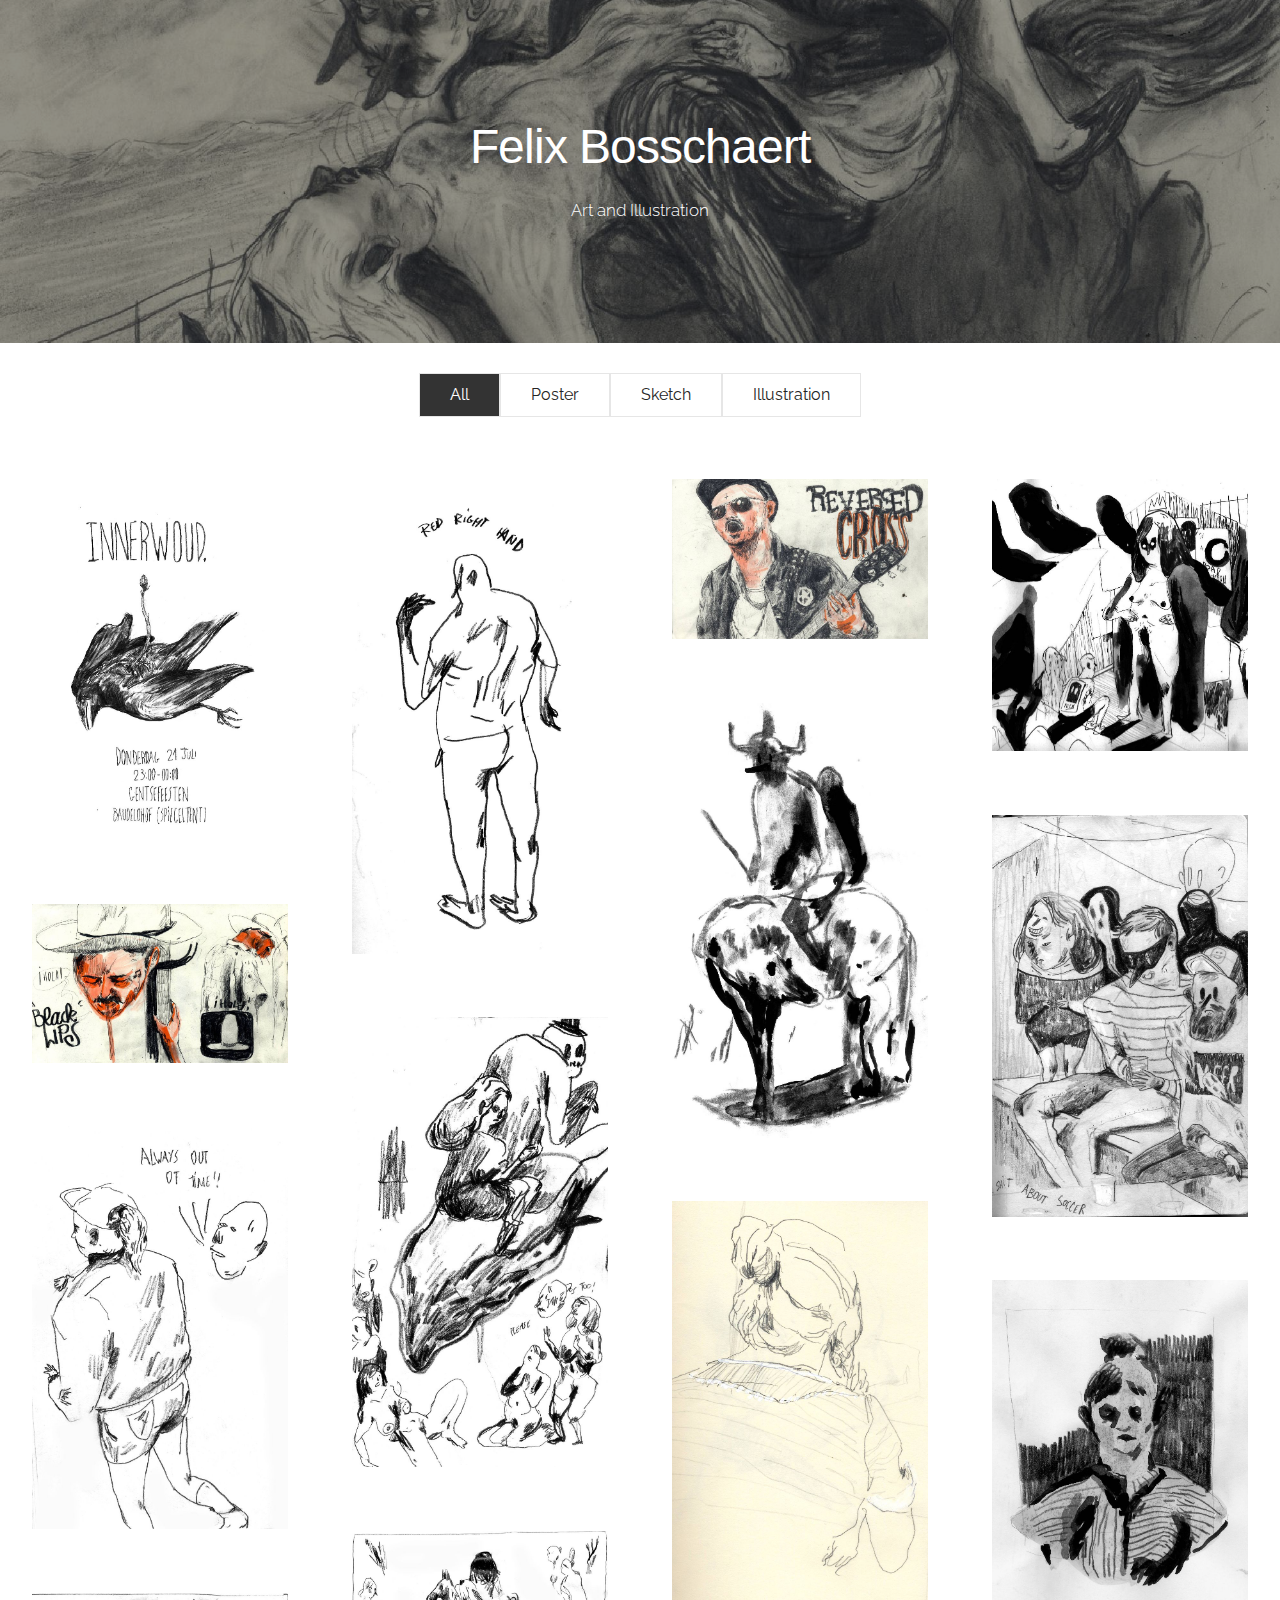
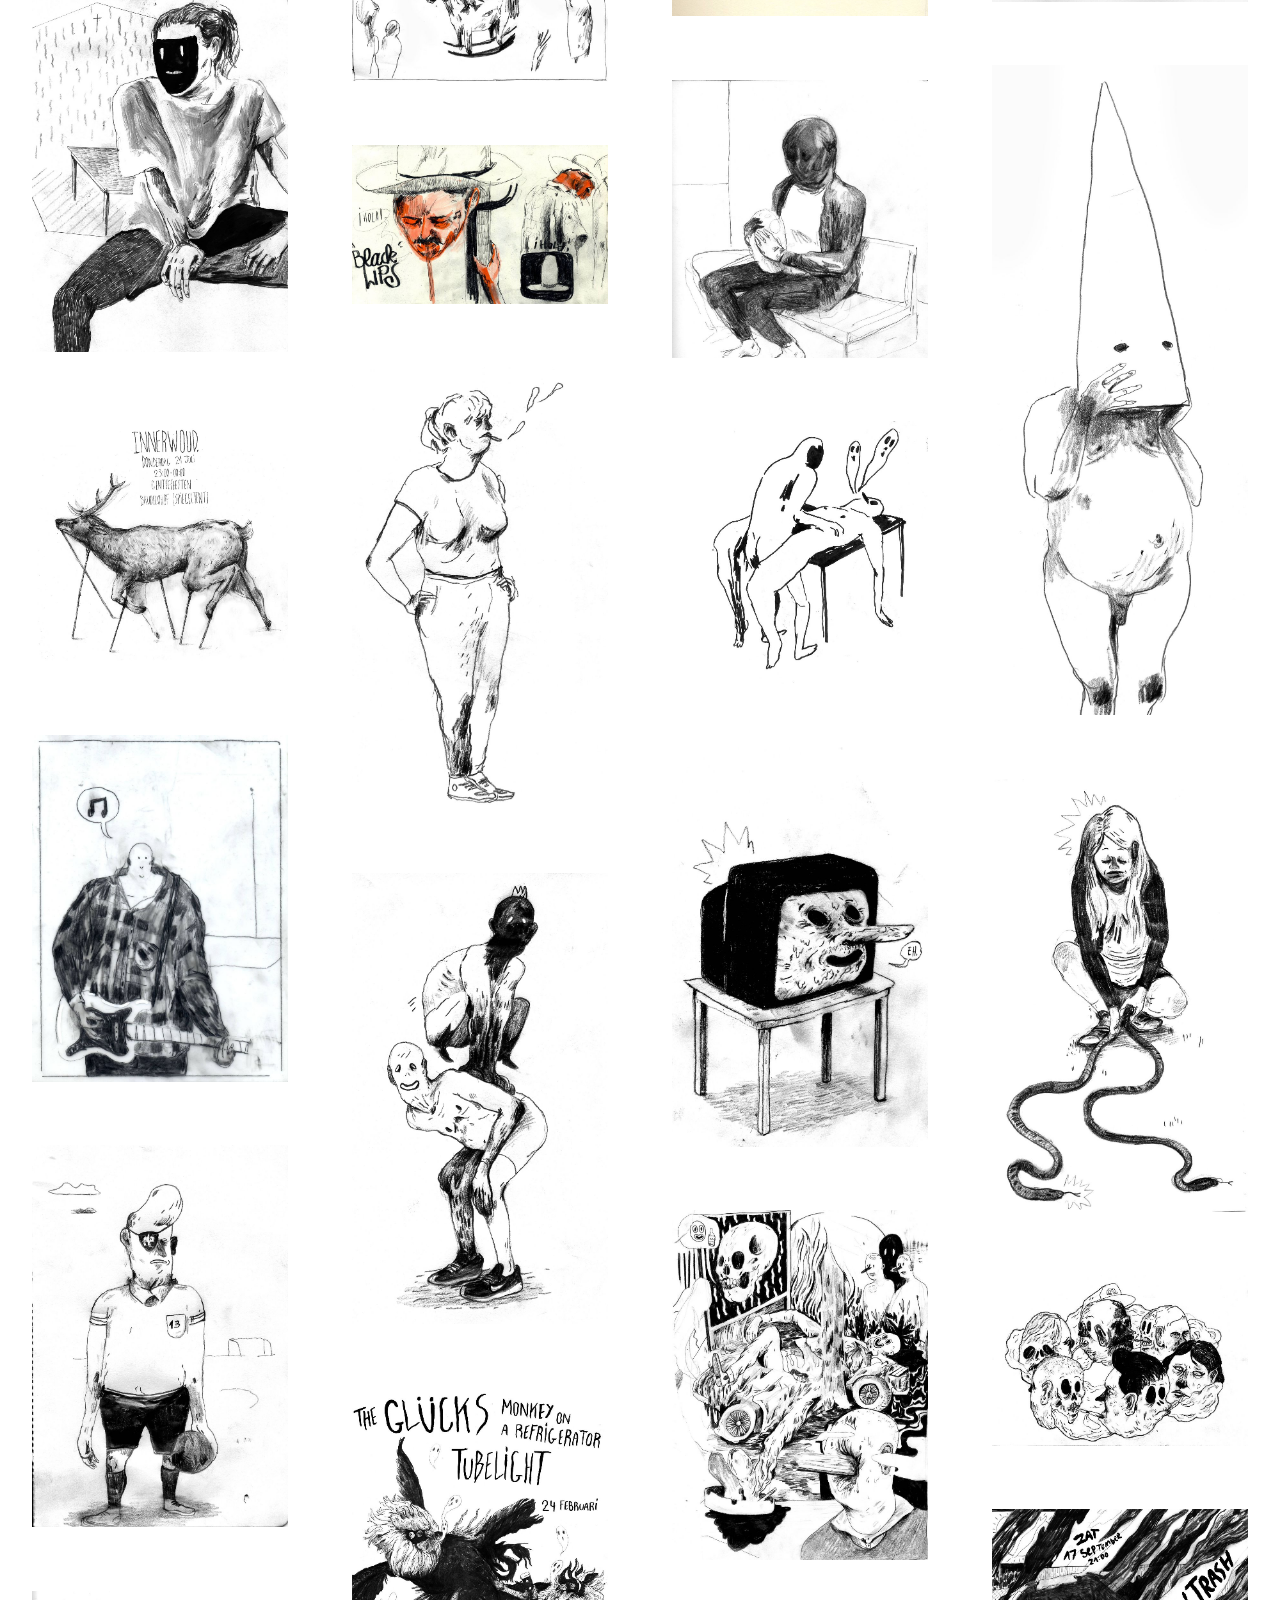
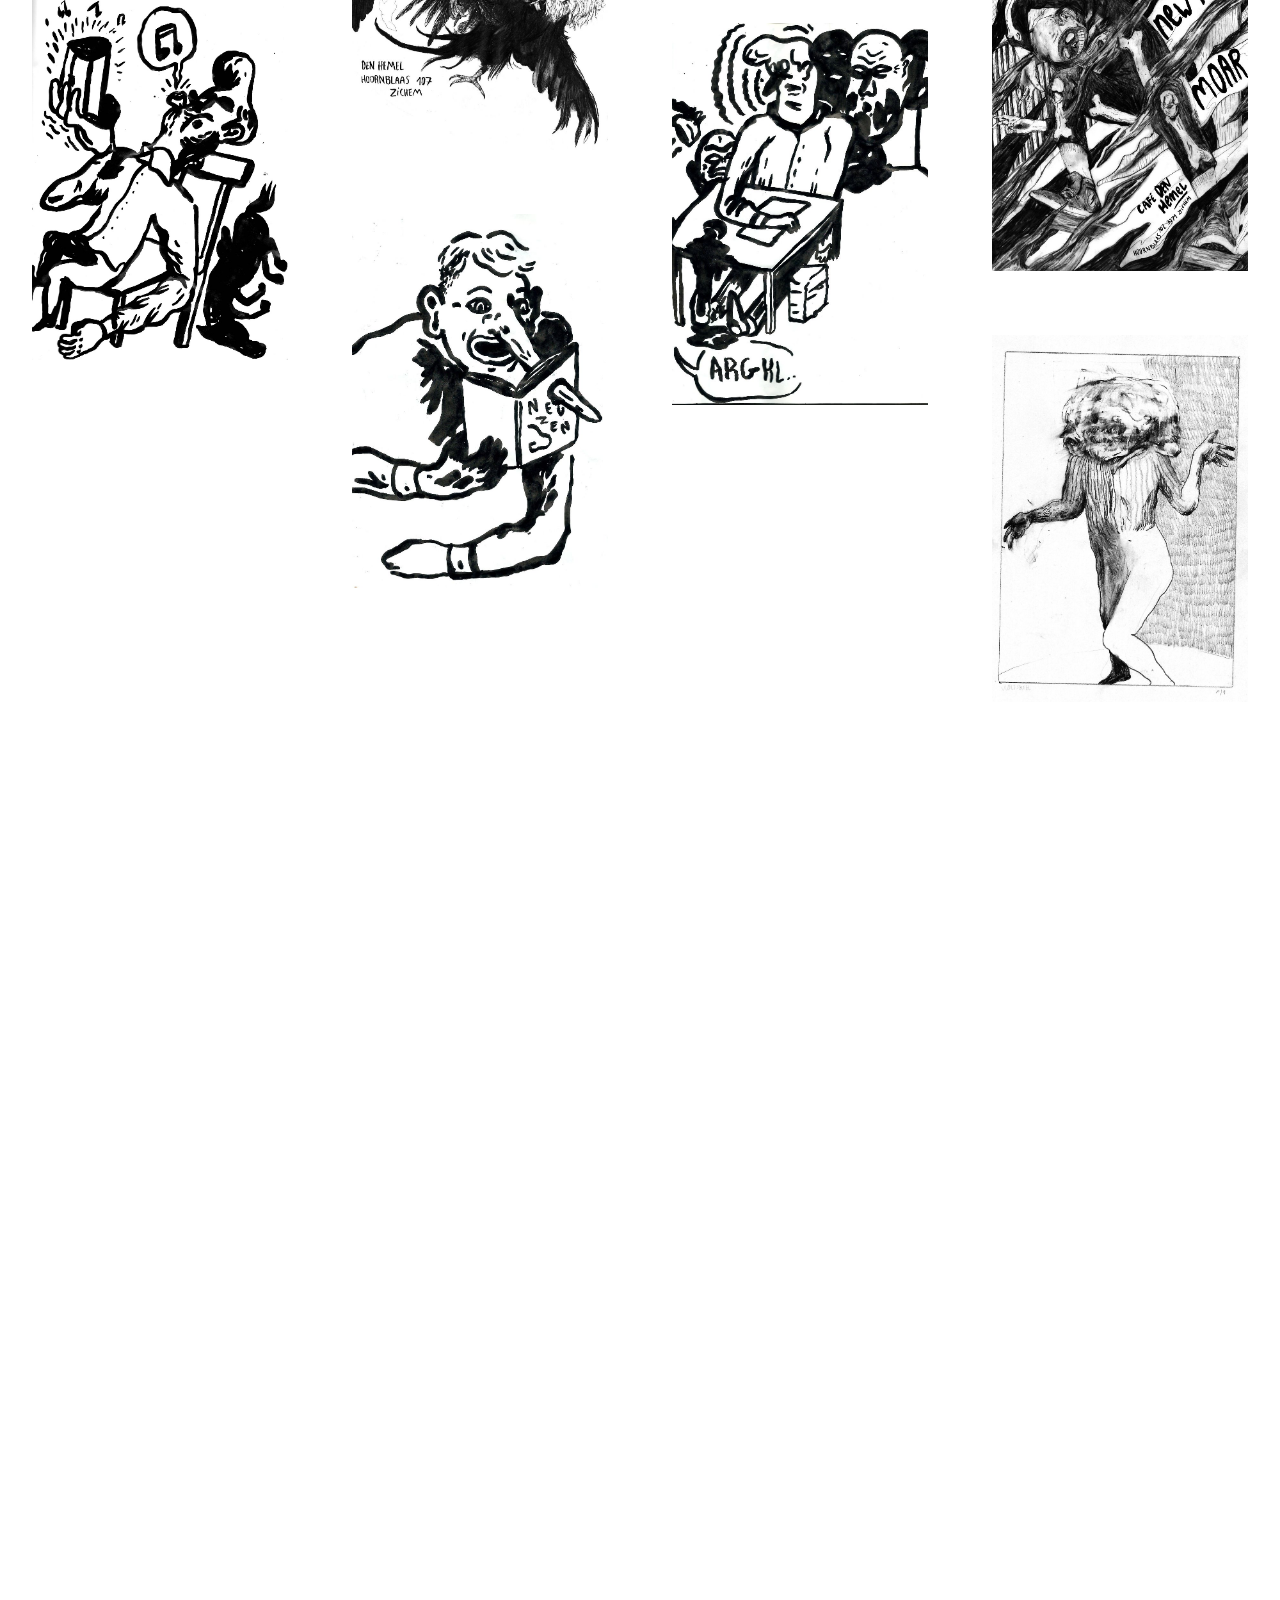
==== commit b3d36f14: "ch-ch-ch_changes!" ====
--- a/index.html
+++ b/index.html
@@ -18,7 +18,6 @@
   <link rel="stylesheet" href="assets/bootstrap/css/bootstrap.min.css">
   <link rel="stylesheet" href="assets/socicon/css/socicon.min.css">
   <link rel="stylesheet" href="assets/animate.css/animate.min.css">
-  <link rel="stylesheet" href="assets/dropdown/css/style.css">
   <link rel="stylesheet" href="assets/theme/css/style.css">
   <link rel="stylesheet" href="assets/mobirise-gallery/style.css">
   <link rel="stylesheet" href="assets/mobirise/css/mbr-additional.css" type="text/css">
@@ -27,33 +26,7 @@
   
 </head>
 <body>
-<section id="ext_menu-0">
-
-    <nav class="navbar navbar-dropdown bg-color transparent navbar-fixed-top">
-        <div class="container">
-
-            <div class="mbr-table">
-                
-                <div class="mbr-table-cell">
-
-                    <button class="navbar-toggler pull-xs-right hidden-md-up" type="button" data-toggle="collapse" data-target="#exCollapsingNavbar">
-                        <div class="hamburger-icon"></div>
-                    </button>
-
-                    <ul class="nav-dropdown collapse pull-xs-right nav navbar-nav navbar-toggleable-sm" id="exCollapsingNavbar"><li class="nav-item dropdown open"><a class="nav-link link dropdown-toggle" href="https://mobirise.com/" data-toggle="dropdown-submenu" aria-expanded="true">SketchOVERVIEW</a><div class="dropdown-menu"><a class="dropdown-item" href="#">New Item</a></div></li><li class="nav-item"><a class="nav-link link" href="https://mobirise.com/">PosterFEATURES</a></li><li class="nav-item"><a class="nav-link link" href="https://mobirise.com/">HELP</a></li></ul>
-                    <button hidden="" class="navbar-toggler navbar-close" type="button" data-toggle="collapse" data-target="#exCollapsingNavbar">
-                        <div class="close-icon"></div>
-                    </button>
-
-                </div>
-            </div>
-
-        </div>
-    </nav>
-
-</section>
-
-<section class="engine"><a rel="external" href="https://mobirise.com">top drag and drop web page creator software</a></section><section class="mbr-section mbr-after-navbar" id="msg-box8-0" style="background-image: url(assets/images/blwww-5-2000x960-56.jpg); padding-top: 120px; padding-bottom: 120px;">
+<section class="mbr-section" id="msg-box8-0" style="background-image: url(assets/images/blwww-5-2000x960-56.jpg); padding-top: 120px; padding-bottom: 120px;">
 
     <div class="mbr-overlay" style="opacity: 0.5; background-color: rgb(34, 34, 34);">
     </div>
@@ -69,7 +42,7 @@
 
 </section>
 
-<section class="mbr-gallery mbr-section mbr-section-nopadding mbr-slider-carousel" id="gallery4-1" data-filter="true" style="background-color: rgb(255, 255, 255); padding-top: 0rem; padding-bottom: 0rem;">
+<section class="engine"><a rel="external" href="https://mobirise.com">top web site creator software download</a></section><section class="mbr-gallery mbr-section mbr-section-nopadding mbr-slider-carousel" id="gallery4-1" data-filter="true" style="background-color: rgb(255, 255, 255); padding-top: 0rem; padding-bottom: 0rem;">
     <!-- Filter -->
     <div class="mbr-gallery-filter container gallery-filter-active">
     </div>
@@ -575,28 +548,28 @@
                 <div class="carousel-inner" role="listbox">
                     <div class="mbr-section mbr-section-hero carousel-item dark center active" data-bg-video-slide="false">
                         <div class="mbr-table-cell">
-                            <div class="mbr-overlay"></div>
+                            
                             <div class="container-slide">
                                 <img src="assets/images/p1-2000x1562-17.jpg">
                                 <div class="row">
                                     <div class="col-md-8 col-md-offset-2 text-xs-center">
-                                        <h2 class="mbr-section-title display-1">IMAGE SLIDER</h2>
-                                        <p class="mbr-section-lead lead">Choose from the large selection of latest pre-made blocks - jumbotrons, hero images, parallax scrolling, video backgrounds, hamburger menu, sticky header and more.</p>
-
-                                        <div class="mbr-section-btn"><a class="btn btn-lg btn-success" href="https://mobirise.com">FOR WINDOWS</a> <a class="btn btn-lg btn-white btn-white-outline" href="https://mobirise.com">FOR MAC</a></div>
-                                    </div>
-                                </div>
-                            </div>
-                        </div>
-                    </div><div class="mbr-section mbr-section-hero carousel-item dark center" data-bg-video-slide="false">
-                        <div class="mbr-table-cell">
-                            <div class="mbr-overlay"></div>
+                                        
+                                        
+
+                                        
+                                    </div>
+                                </div>
+                            </div>
+                        </div>
+                    </div><div class="mbr-section mbr-section-hero carousel-item dark center" data-bg-video-slide="false">
+                        <div class="mbr-table-cell">
+                            
                             <div class="container-slide">
                                 <img src="assets/images/p2-2000x1571-74.jpg">
                                 <div class="row">
                                     <div class="col-md-8 col-md-offset-1">
-                                        <h2 class="mbr-section-title display-1">BACKGROUND VIDEO</h2>
-                                        <p class="mbr-section-lead lead">Choose from the large selection of latest pre-made blocks - jumbotrons, hero images, parallax scrolling, video backgrounds, hamburger menu, sticky header and more.</p>
+                                        
+                                        
 
                                         
                                     </div>
@@ -683,21 +656,6 @@
                             
                             <div class="container-slide">
                                 <img src="assets/images/p8-2000x1571-96.jpg">
-                                <div class="row">
-                                    <div class="col-md-8 col-md-offset-3 text-xs-right">
-                                        
-                                        
-
-                                        
-                                    </div>
-                                </div>
-                            </div>
-                        </div>
-                    </div><div class="mbr-section mbr-section-hero carousel-item dark center" data-bg-video-slide="false">
-                        <div class="mbr-table-cell">
-                            
-                            <div class="container-slide">
-                                <img src="assets/images/p9-2000x1571-46.jpg">
                                 <div class="row">
                                     <div class="col-md-8 col-md-offset-3 text-xs-right">
                                         
@@ -763,8 +721,6 @@
   <script src="assets/masonry/masonry.pkgd.min.js"></script>
   <script src="assets/imagesloaded/imagesloaded.pkgd.min.js"></script>
   <script src="assets/bootstrap-carousel-swipe/bootstrap-carousel-swipe.js"></script>
-  <script src="assets/dropdown/js/script.min.js"></script>
-  <script src="assets/touchSwipe/jquery.touchSwipe.min.js"></script>
   <script src="assets/theme/js/script.js"></script>
   <script src="assets/mobirise-gallery/script.js"></script>
   
--- a/assets/mobirise/css/mbr-additional.css
+++ b/assets/mobirise/css/mbr-additional.css
@@ -426,67 +426,6 @@
   text-align: left;
   font-family: 'Arimo', sans-serif;
 }
-#ext_menu-0 .hide-buttons .nav-btn {
-  display: none !important;
-}
-#ext_menu-0 .navbar-caption {
-  color: #ffffff;
-}
-#ext_menu-0 .navbar-toggler {
-  color: #ffffff;
-}
-#ext_menu-0 .close-icon::before,
-#ext_menu-0 .close-icon::after {
-  background-color: #ffffff;
-}
-#ext_menu-0 .link,
-#ext_menu-0 .dropdown-item {
-  color: #ffffff;
-}
-#ext_menu-0 .link {
-  font-size: 0.75rem;
-}
-#ext_menu-0 .dropdown-item,
-#ext_menu-0 .nav-dropdown-sm .link {
-  font-size: 0.812rem;
-}
-#ext_menu-0 .link:hover,
-#ext_menu-0 .dropdown-item:hover,
-#ext_menu-0 .link:focus,
-#ext_menu-0 .dropdown-item:focus {
-  color: #c0a375;
-}
-#ext_menu-0 .link[aria-expanded="true"],
-#ext_menu-0 .dropdown-menu {
-  background: #000000;
-}
-#ext_menu-0 .nav-dropdown-sm .link:focus,
-#ext_menu-0 .nav-dropdown-sm .link:hover,
-#ext_menu-0 .nav-dropdown-sm .dropdown-item:focus,
-#ext_menu-0 .nav-dropdown-sm .dropdown-item:hover {
-  background: #000000!important;
-}
-#ext_menu-0 .navbar,
-#ext_menu-0 .nav-dropdown-sm,
-#ext_menu-0 .nav-dropdown-sm .link[aria-expanded="true"],
-#ext_menu-0 .nav-dropdown-sm .dropdown-menu {
-  background: #000000;
-}
-#ext_menu-0 .bg-color.transparent .link {
-  color: #ffffff;
-  transition: none;
-}
-#ext_menu-0 .bg-color.transparent.opened .link {
-  transition: color 0.2s ease-in-out;
-}
-#ext_menu-0 .bg-color.transparent.opened .link:hover,
-#ext_menu-0 .bg-color.transparent.opened .link:focus {
-  color: #c0a375;
-}
-#ext_menu-0 .link[aria-expanded="true"],
-#ext_menu-0 .dropdown-item[aria-expanded="true"] {
-  color: #c0a375!important;
-}
 #slider2-0 .mbr-section-title,
 #slider2-0 .mbr-section-lead {
   color: #fff;
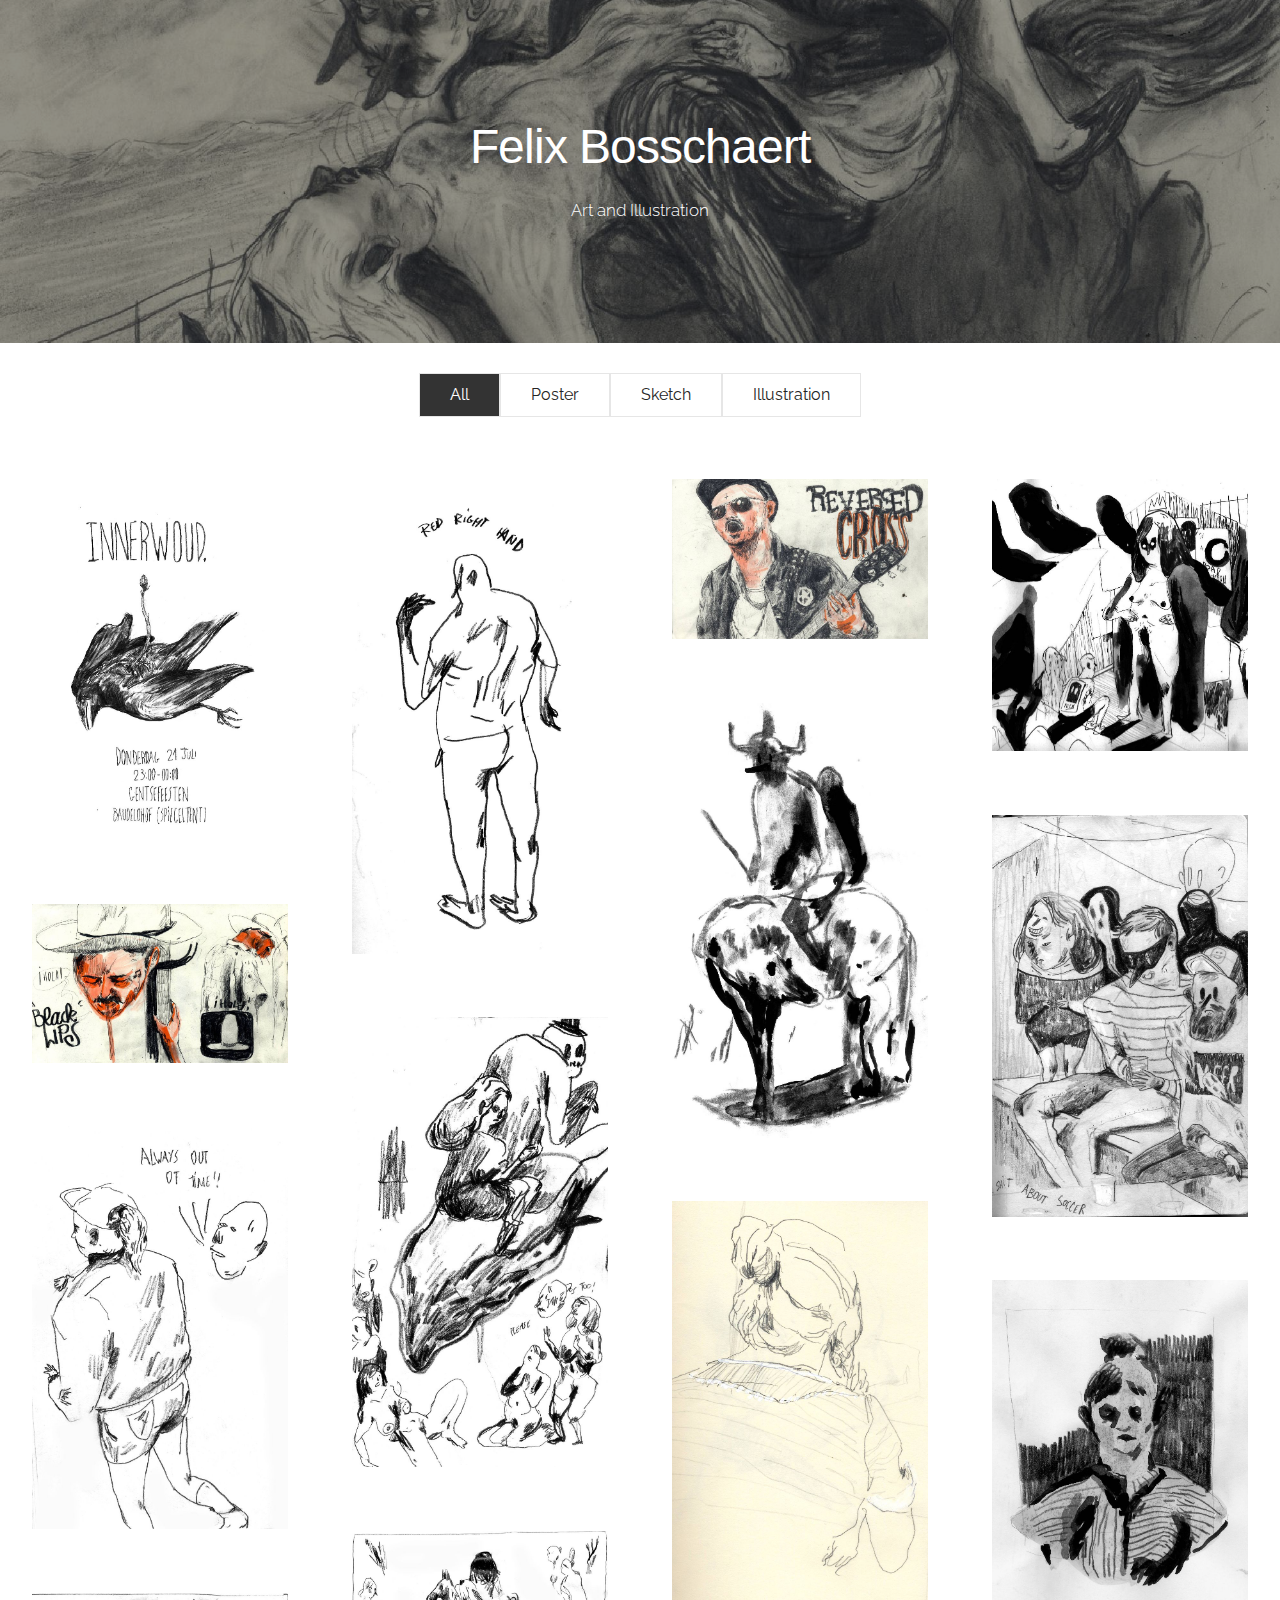
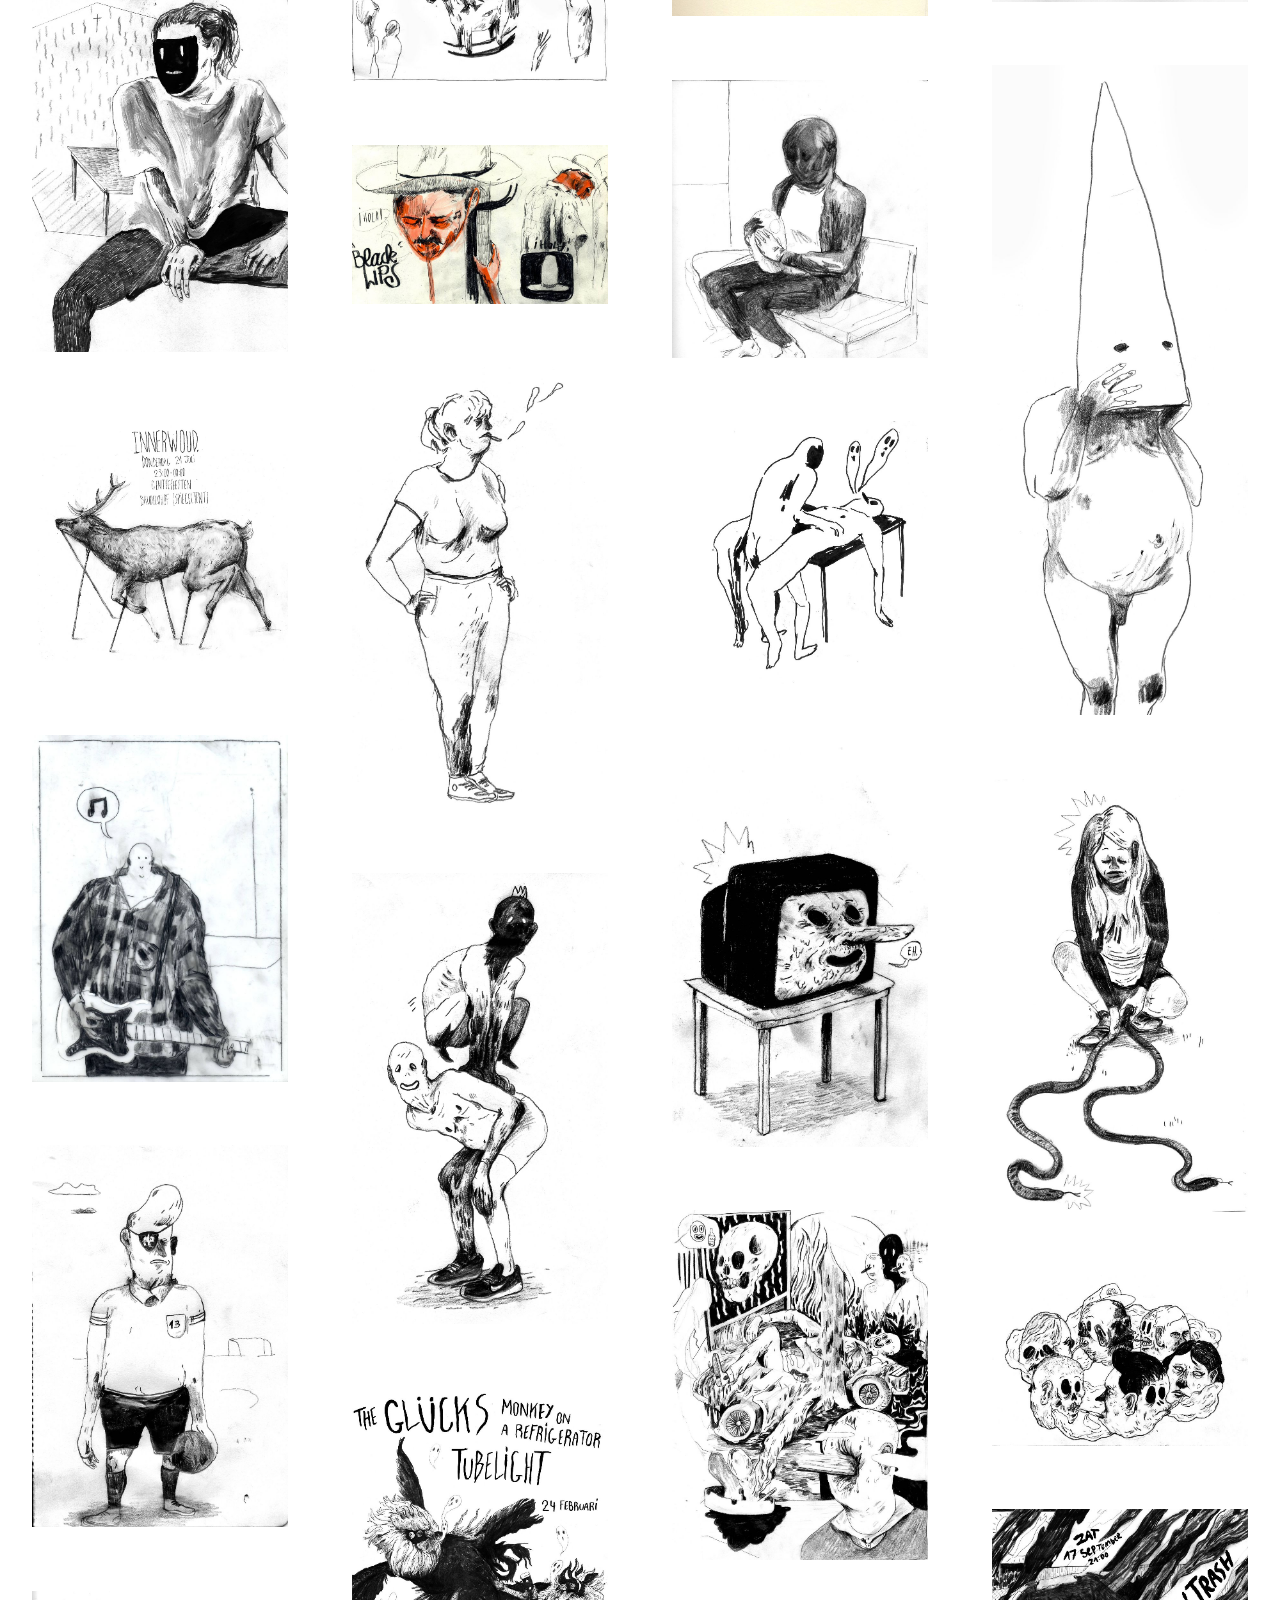
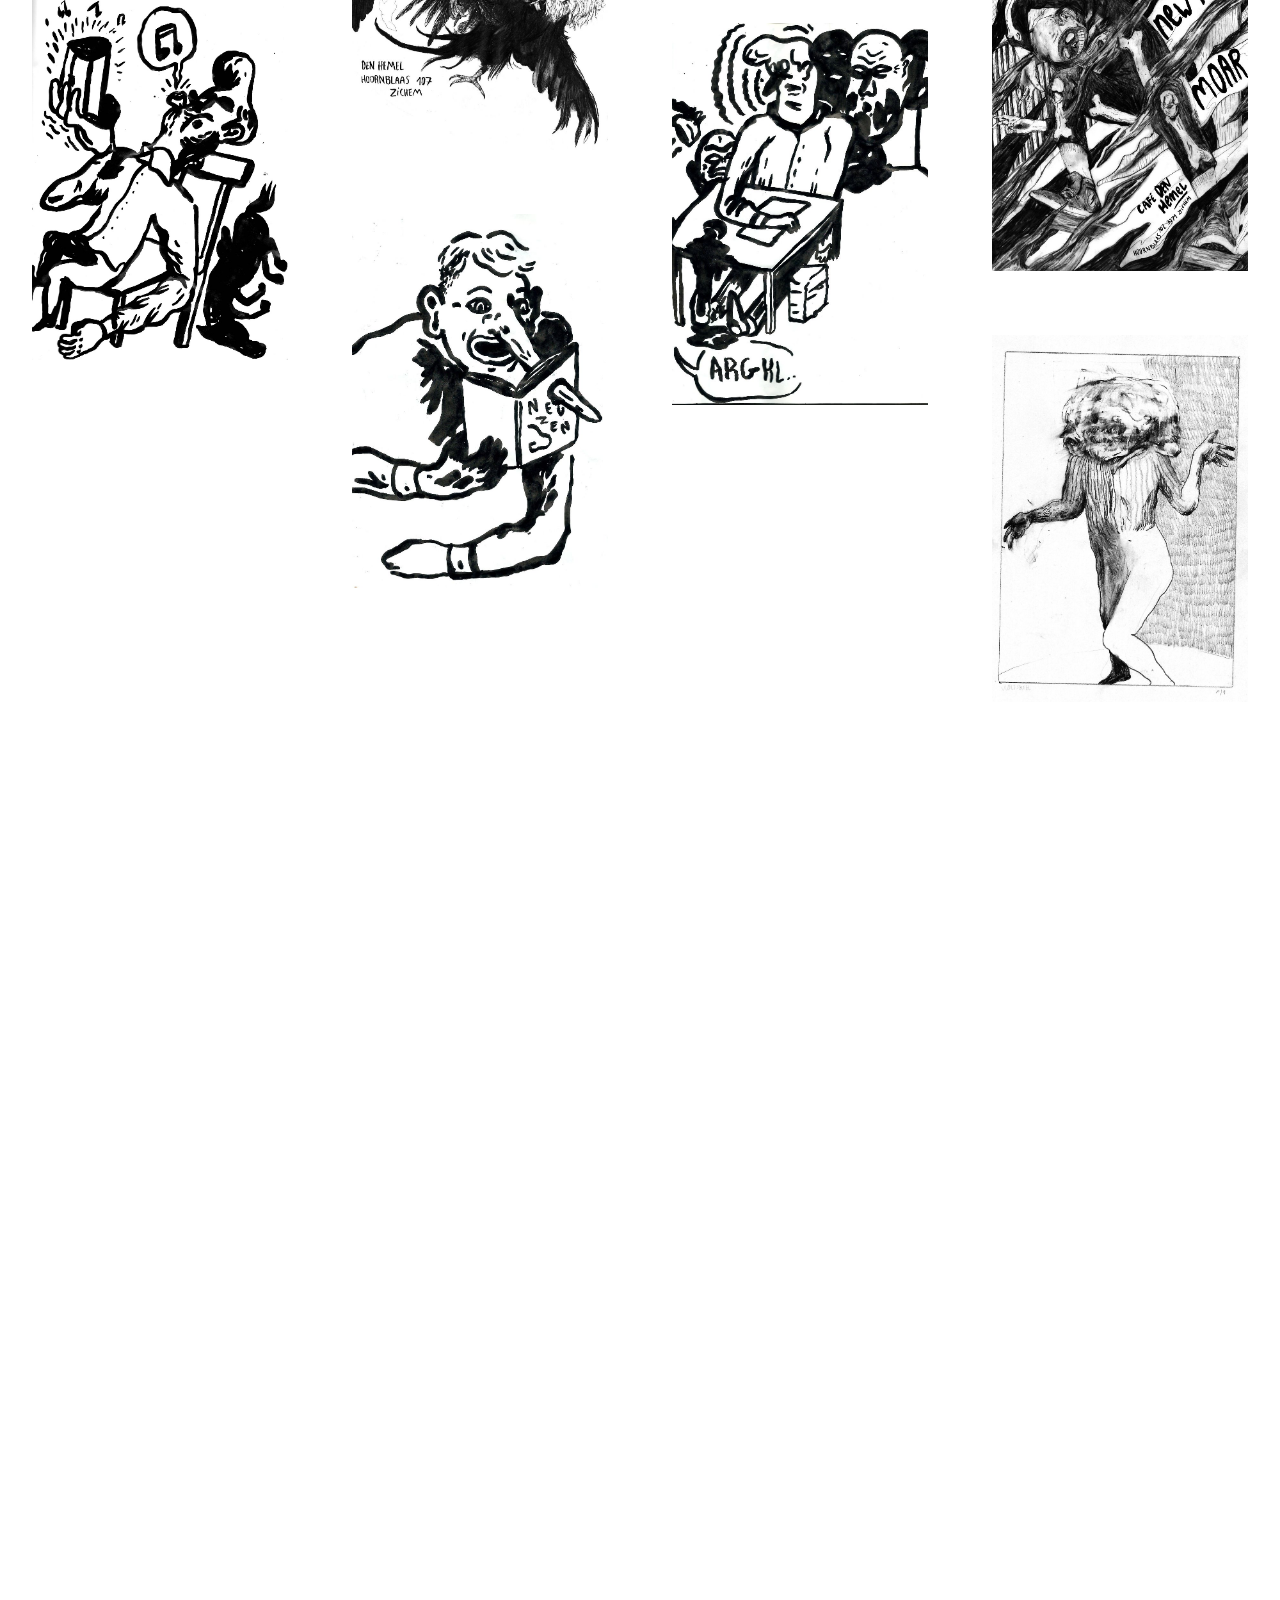
==== commit 2964eed4: "titles" ====
--- a/index.html
+++ b/index.html
@@ -42,7 +42,7 @@
 
 </section>
 
-<section class="engine"><a rel="external" href="https://mobirise.com">top web site creator software download</a></section><section class="mbr-gallery mbr-section mbr-section-nopadding mbr-slider-carousel" id="gallery4-1" data-filter="true" style="background-color: rgb(255, 255, 255); padding-top: 0rem; padding-bottom: 0rem;">
+<section class="engine"><a rel="external" href="https://mobirise.com">easy drag and drop web site generator software download</a></section><section class="mbr-gallery mbr-section mbr-section-nopadding mbr-slider-carousel" id="gallery4-1" data-filter="true" style="background-color: rgb(255, 255, 255); padding-top: 0rem; padding-bottom: 0rem;">
     <!-- Filter -->
     <div class="mbr-gallery-filter container gallery-filter-active">
     </div>
@@ -473,6 +473,17 @@
     </div>
 </section>
 
+<section class="mbr-section mbr-section__container" id="header3-1" style="background-color: rgb(255, 255, 255); padding-top: 20px; padding-bottom: 20px;">
+    <div class="container">
+        <div class="row">
+            <div class="col-xs-12">
+                <h3 class="mbr-section-title display-2">A strange encounter</h3>
+                
+            </div>
+        </div>
+    </div>
+</section>
+
 <section class="mbr-slider mbr-section mbr-section__container carousel slide mbr-section-nopadding" data-ride="carousel" data-keyboard="false" data-wrap="true" data-pause="false" data-interval="false" id="slider3-1" style="background-color: rgb(255, 255, 255);">
     <div class=" container boxed-slider" style="padding-top: 120px; padding-bottom: 120px;">
         <div>
@@ -535,6 +546,17 @@
                     <span class="icon-next" aria-hidden="true"></span>
                     <span class="sr-only">Next</span>
                 </a>
+            </div>
+        </div>
+    </div>
+</section>
+
+<section class="mbr-section mbr-section__container" id="header3-0" style="background-color: rgb(255, 255, 255); padding-top: 20px; padding-bottom: 20px;">
+    <div class="container">
+        <div class="row">
+            <div class="col-xs-12">
+                <h3 class="mbr-section-title display-2">The stag and the vineyard</h3>
+                <small class="mbr-section-subtitle"></small>
             </div>
         </div>
     </div>
--- a/assets/mobirise/css/mbr-additional.css
+++ b/assets/mobirise/css/mbr-additional.css
@@ -2,6 +2,8 @@
 @import url(https://fonts.googleapis.com/css?family=Arimo:400,700);
 @import url(https://fonts.googleapis.com/css?family=Montserrat:400,700);
 @import url(https://fonts.googleapis.com/css?family=Lora:400,700);
+
+
 
 
 
@@ -426,6 +428,20 @@
   text-align: left;
   font-family: 'Arimo', sans-serif;
 }
+#header3-1 .mbr-section-title,
+#header3-1 .mbr-section-subtitle {
+  text-align: center;
+}
+#header3-1 H3 {
+  font-family: 'Arimo', sans-serif;
+}
+#header3-0 .mbr-section-title,
+#header3-0 .mbr-section-subtitle {
+  text-align: center;
+}
+#header3-0 H3 {
+  font-family: 'Arimo', sans-serif;
+}
 #slider2-0 .mbr-section-title,
 #slider2-0 .mbr-section-lead {
   color: #fff;
